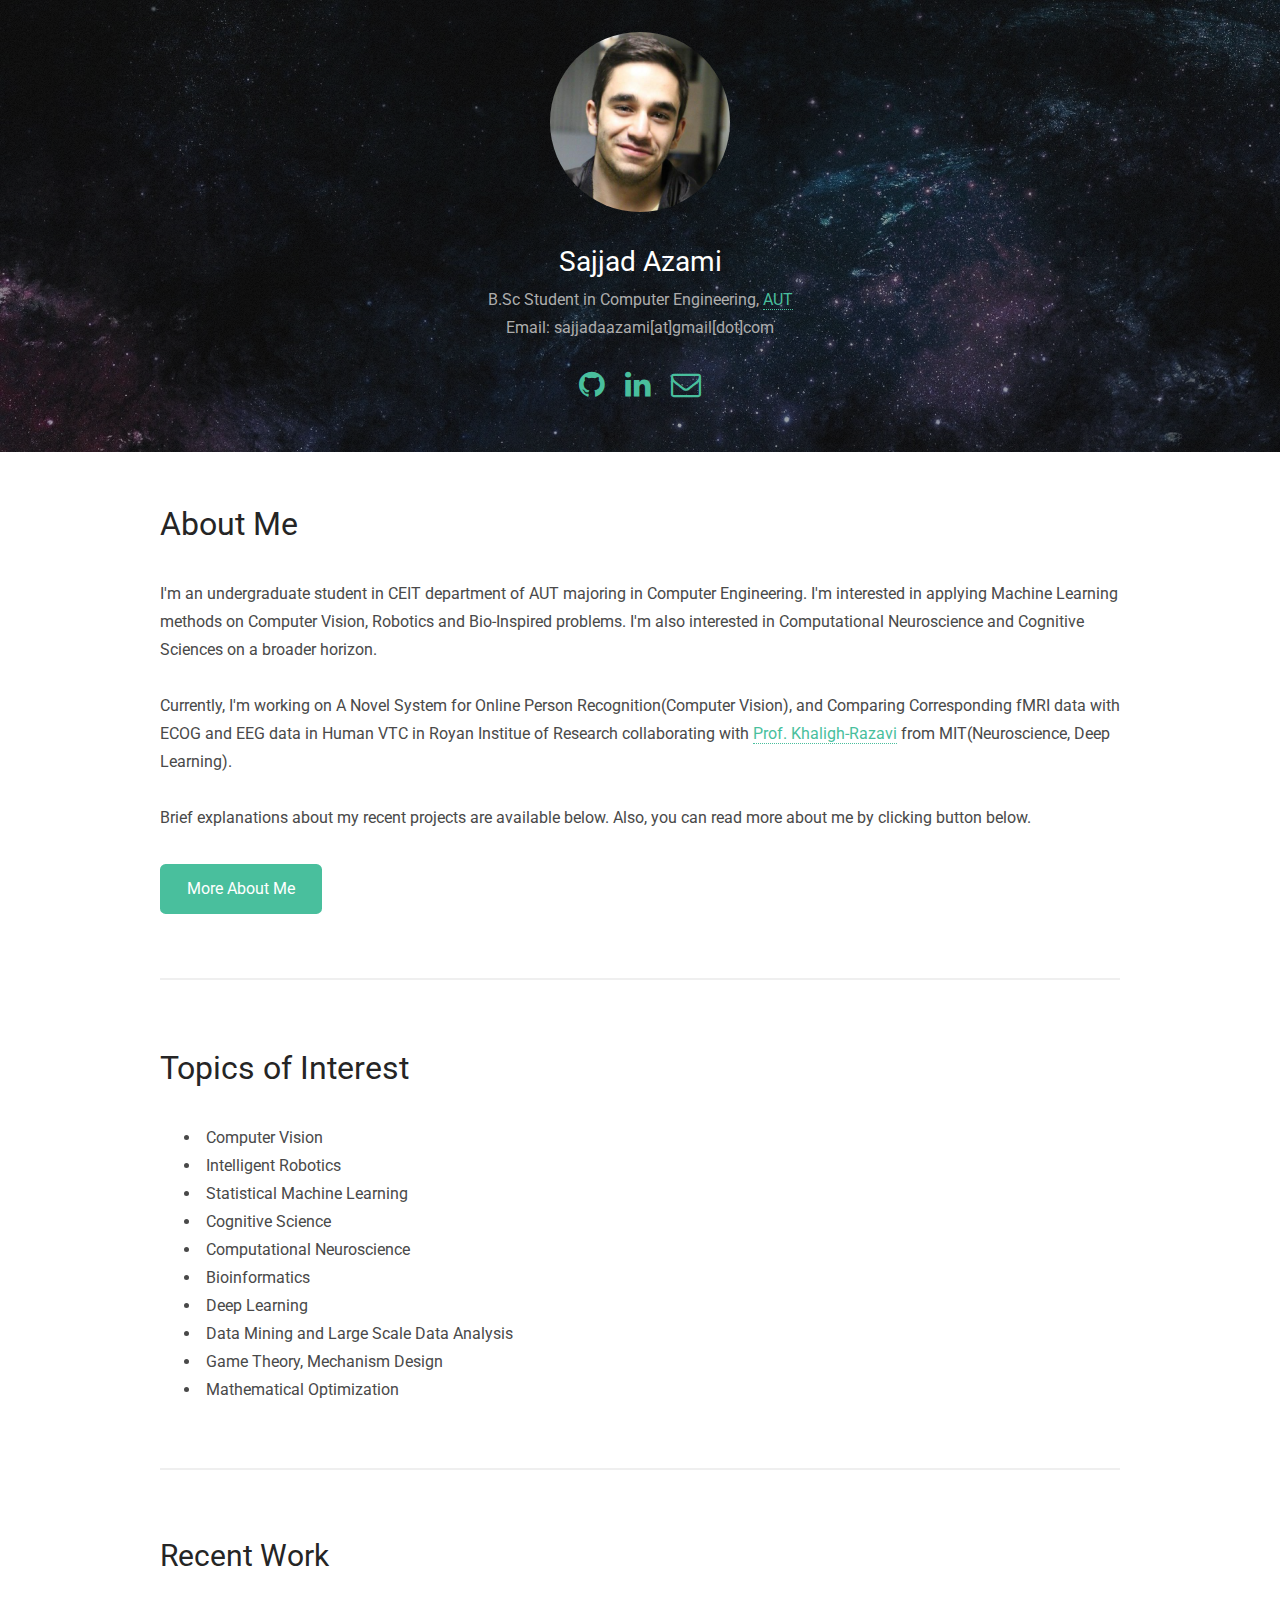
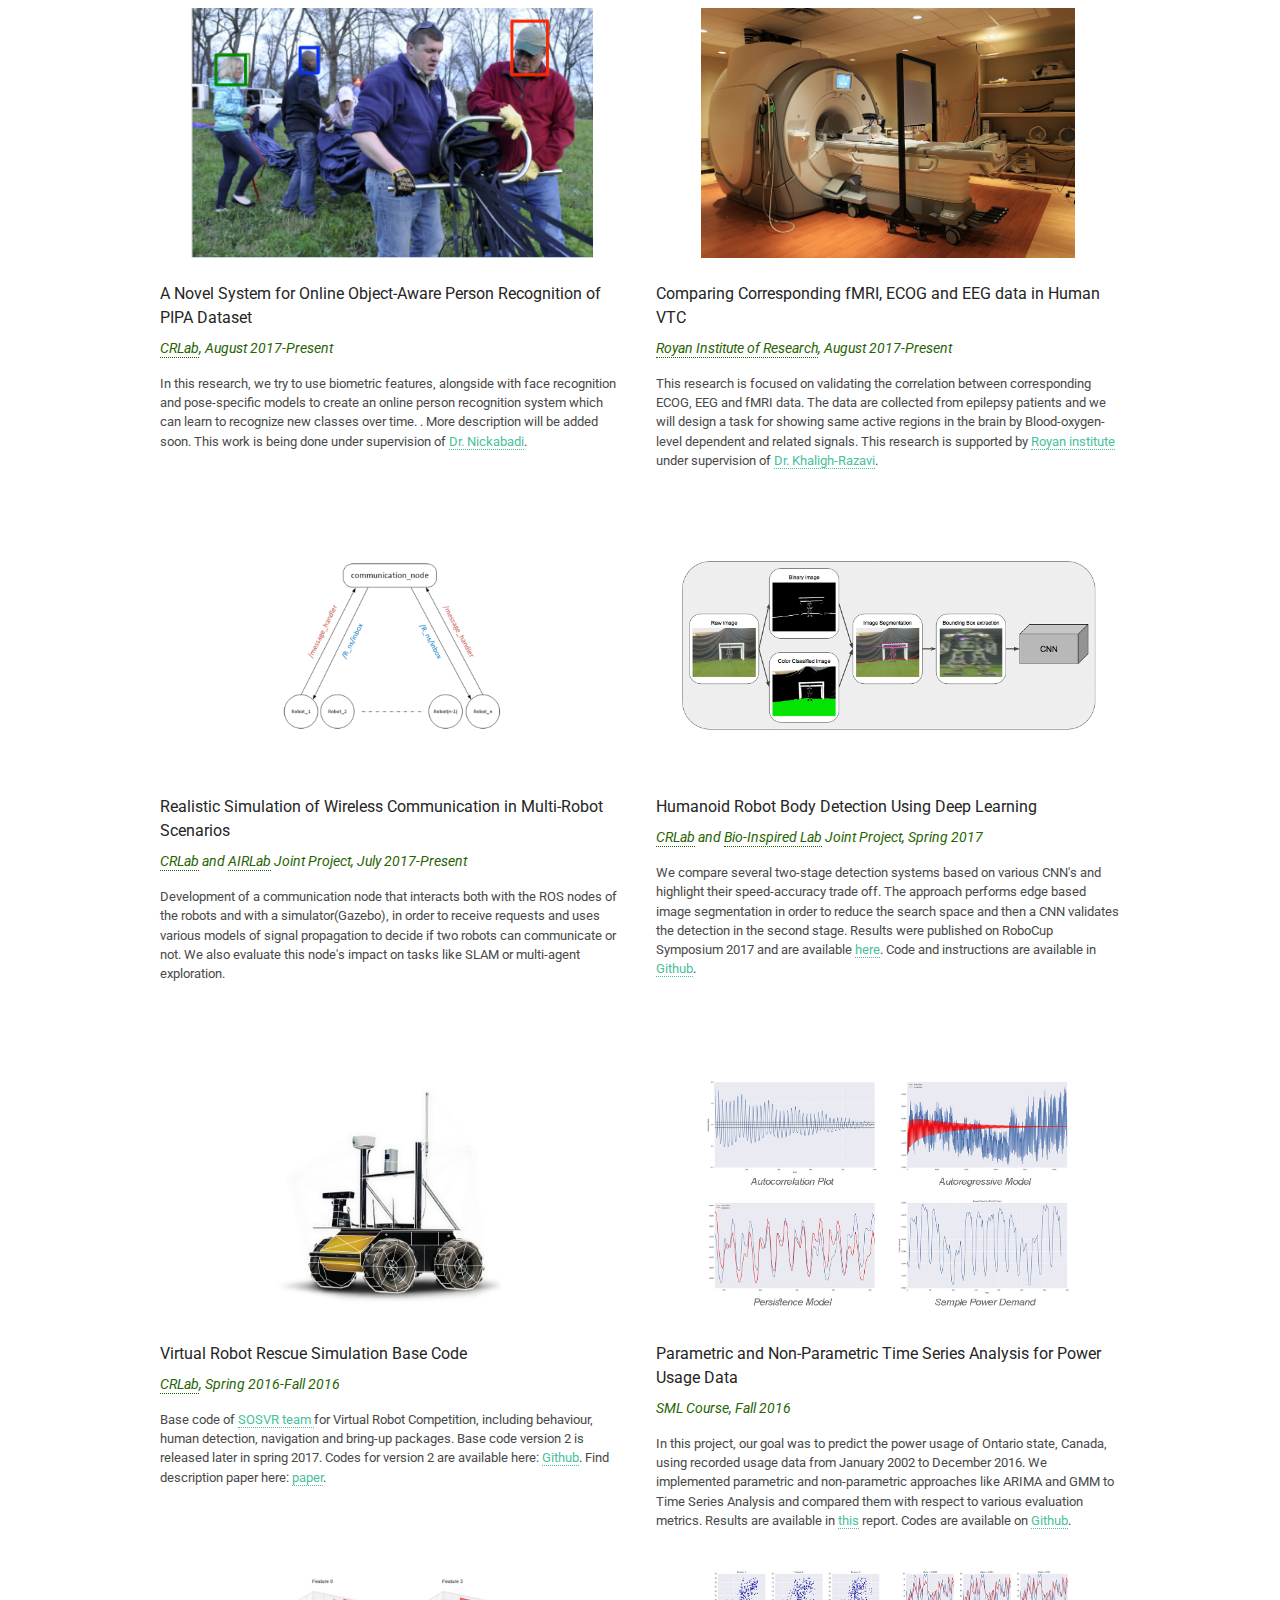
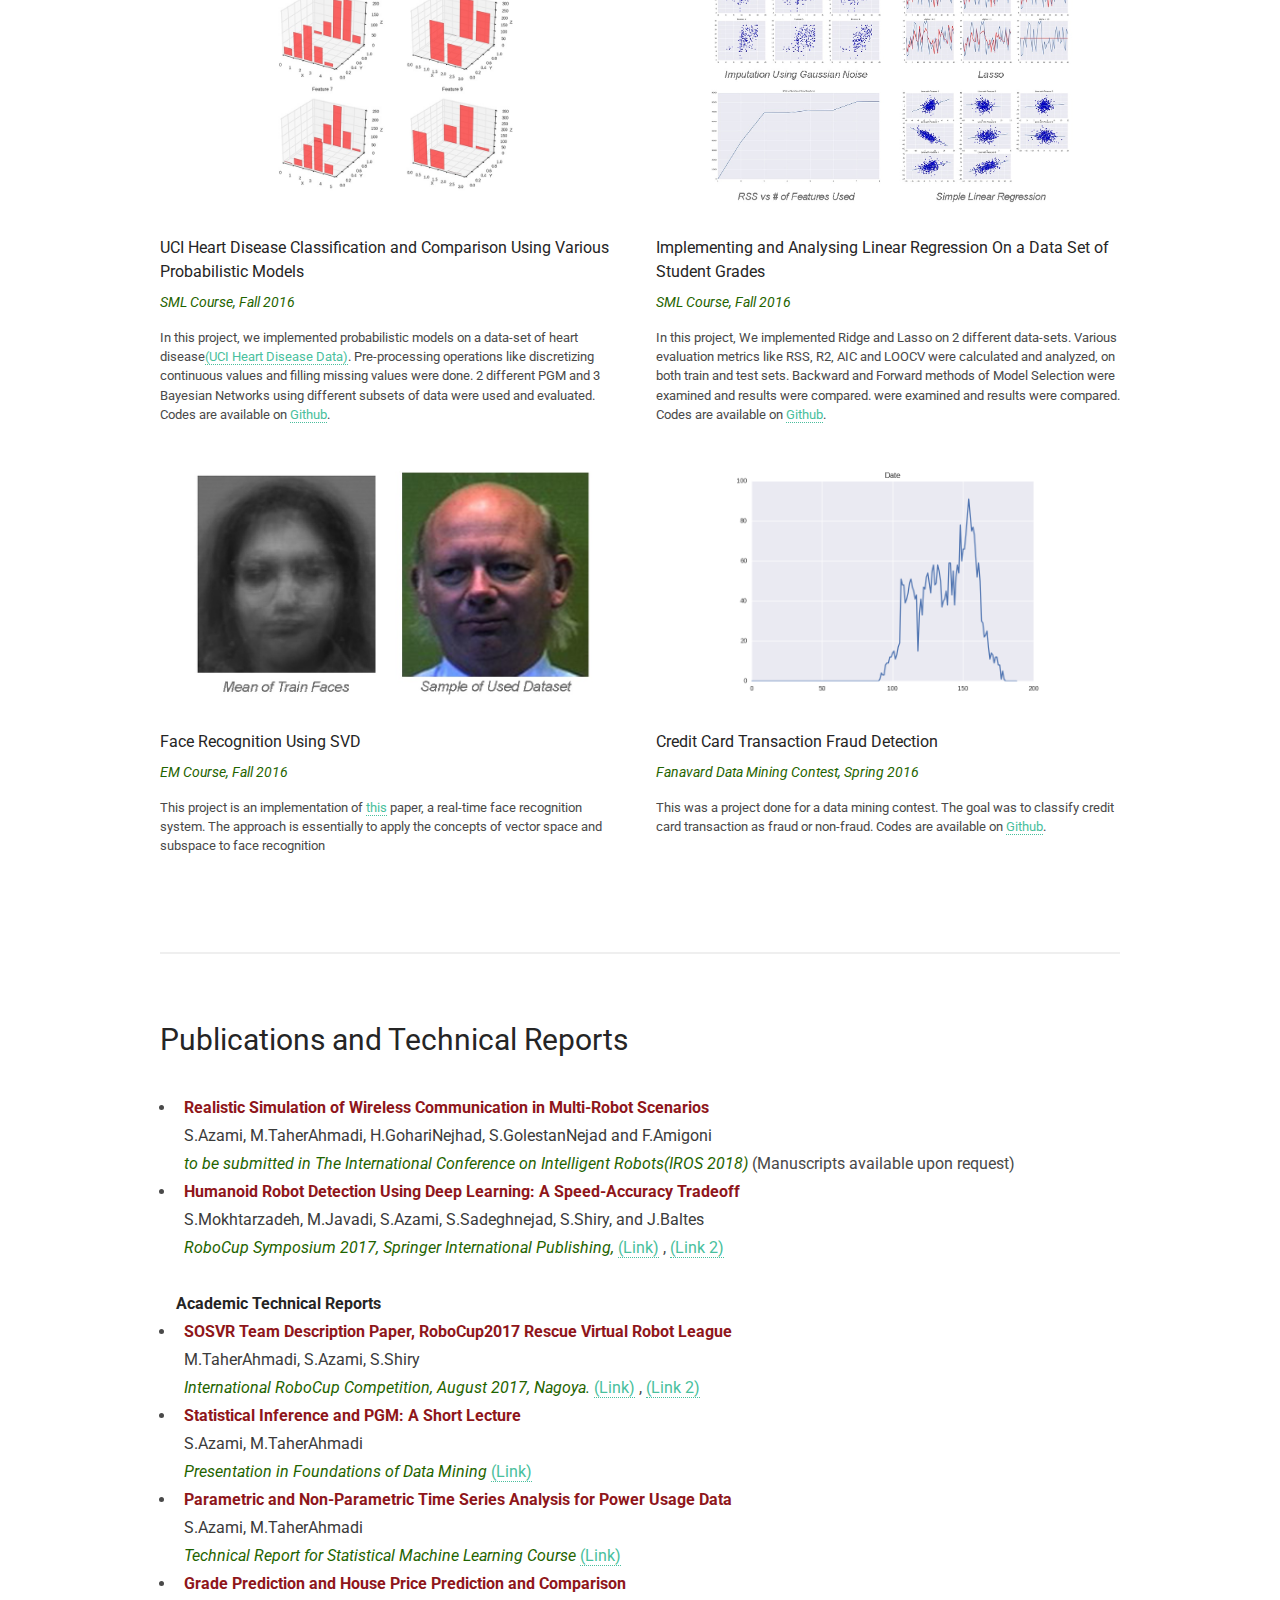
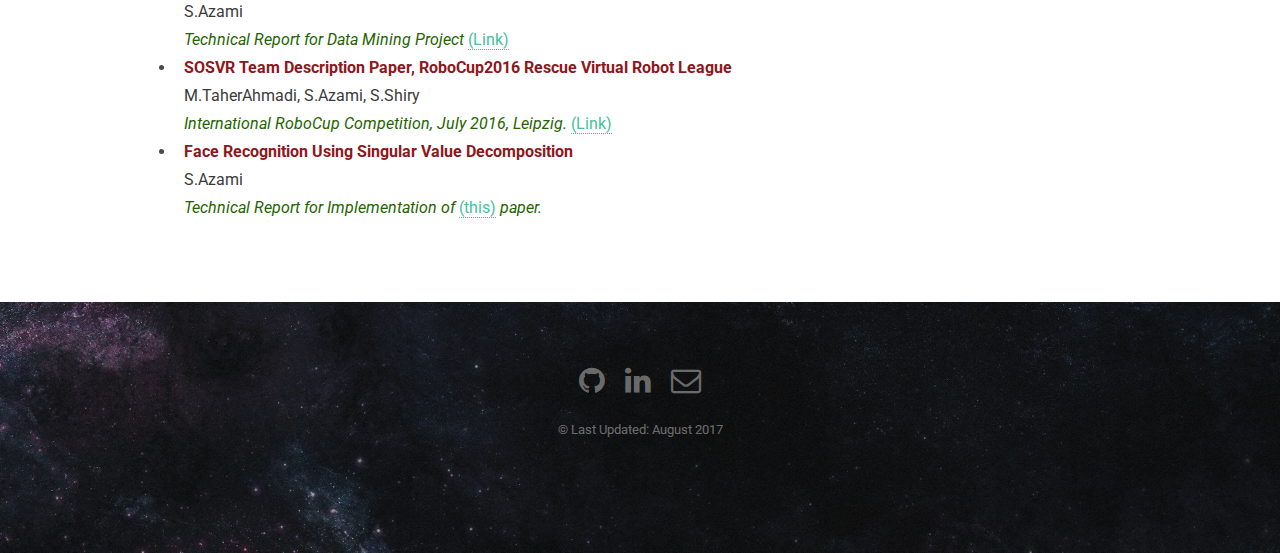
==== index.html @ 2fa6df42 "updates" ====
<!DOCTYPE HTML>
<!--
	Strata by HTML5 UP
	html5up.net | @ajlkn
	Free for personal and commercial use under the CCA 3.0 license (html5up.net/license)
-->
<html>
<head>
    <title>Sajjad Azami</title>
    <meta charset="utf-8"/>
    <meta name="viewport" content="width=device-width, initial-scale=1"/>
    <!--[if lte IE 8]>
    <script src="assets/js/ie/html5shiv.js"></script><![endif]-->
    <link rel="stylesheet" href="assets/css/main.css"/>
    <!--[if lte IE 8]>
    <link rel="stylesheet" href="assets/css/ie8.css"/><![endif]-->
    <link href="https://fonts.googleapis.com/css?family=Roboto" rel="stylesheet">
    <script>
        (function (i, s, o, g, r, a, m) {
            i['GoogleAnalyticsObject'] = r;
            i[r] = i[r] || function () {
                        (i[r].q = i[r].q || []).push(arguments)
                    }, i[r].l = 1 * new Date();
            a = s.createElement(o),
                    m = s.getElementsByTagName(o)[0];
            a.async = 1;
            a.src = g;
            m.parentNode.insertBefore(a, m)
        })(window, document, 'script', 'https://www.google-analytics.com/analytics.js', 'ga');

        ga('create', 'UA-105275881-1', 'auto');
        ga('send', 'pageview');

    </script>
</head>
<body id="top">

<!-- Header -->
<header id="header">
    <div class="inner">
        <a href="index.html" class="image avatar"><img src="images/avatar.jpg" alt=""/></a>
        <h1>
            <object><strong>Sajjad Azami</strong></object>
        </h1>
        <span style="color: #adadad; "><object>B.Sc Student in Computer Engineering, <a
                href="http://www.aut.ac.ir/aut/fa/">AUT</a>
        </object>
        <br>
        <object>Email: sajjadaazami[at]gmail[dot]com</object></span>
        <br>
        <br>
        <ul class="icons">
            <li><a href="http://github.com/sajadazami" class="icon fa-github"><span class="label">Github</span></a></li>
            <li><a href="https://ir.linkedin.com/in/sajadazami" class="icon fa-linkedin"><span
                    class="label">LinkedIn</span></a></li>
            <li><a href="mailto:sajjadaazami@gmail.com" class="icon fa-envelope-o"><span class="label">Email</span></a>
            </li>
        </ul>
    </div>
</header>
<!-- Main -->
<div id="main">

    <!-- One -->
    <section id="one">
        <header class="major">
            <h2><span style="color: #252525; ">About Me</span></h2>
        </header>
        <p> I'm an undergraduate student in CEIT department of AUT majoring in Computer Engineering. I'm interested in
            applying Machine Learning methods on Computer Vision, Robotics and Bio-Inspired problems. I'm also
            interested in
            Computational Neuroscience and Cognitive Sciences on a broader horizon.
            <br><br>
            Currently, I'm working on A Novel System for Online Person Recognition(Computer Vision), and Comparing Corresponding fMRI data with ECOG and EEG data in Human VTC in Royan
            Institue of Research
            collaborating with
            <a href="https://scholar.google.co.uk/citations?user=3HbeiywAAAAJ">Prof. Khaligh-Razavi</a> from
            MIT(Neuroscience, Deep Learning).<br><br>
            Brief explanations about my recent projects are
            available below. Also, you can read more about me by clicking button below.
        </p>

        <ul class="actions">
            <li><a href="./bio.html" class="button special">More About Me</a></li>
        </ul>

    </section>

    <section id="four">
        <header class="major">
            <h2><span style="color: #252525; ">Topics of Interest</span></h2>
        </header>
        <ul class="multi-column" id="interests">
            <li>Computer Vision</li>
            <li>Intelligent Robotics</li>
            <li>Statistical Machine Learning</li>
            <li>Cognitive Science</li>
            <li>Computational Neuroscience</li>
            <li>Bioinformatics</li>
            <li>Deep Learning</li>
            <li>Data Mining and Large Scale Data Analysis</li>
            <li>Game Theory, Mechanism Design</li>
            <li>Mathematical Optimization</li>
        </ul>

    </section>


    <!-- Two -->
    <section id="two">
        <h2><span style="color: #252525; ">Recent Work</span></h2>
        <div class="row">
            <article class="6u 12u$(xsmall) work-item">
                <a href="images/fulls/09.jpg" class="image fit thumb"><img src="images/thumbs/09.jpg" alt=""/></a>
                <h3>A Novel System for Online Object-Aware Person Recognition of PIPA Dataset</h3>
                <i><h5><span style="color: #1f6400; "><a href="http://crlab.ml/">CRLab</a>, August 2017-Present</span>
                </h5></i>
                <p> In this research, we try to use biometric features, alongside with face recognition and
                    pose-specific models to create an online person recognition system which can learn to recognize
                    new classes over time. . More description will be added soon. This work is being done under supervision
                    of <a href="http://ceit.aut.ac.ir/~nikabadi/"> Dr. Nickabadi</a>.
                    <br><br>
                </p>
            </article>

            <article class="6u 12u$(xsmall) work-item">
                <a href="images/fulls/Scanner.jpg" class="image fit thumb"><img src="images/thumbs/Scanner.jpg" alt=""/></a>
                <h3>Comparing Corresponding fMRI, ECOG and EEG data in Human VTC</h3>
                <i><h5><span style="color: #1f6400; "><a href="http://www.royaninstitute.org/cmsen/index.php">Royan Institute of Research</a>, August 2017-Present</span>
                </h5></i>
                <p> This research is focused on validating the correlation between corresponding ECOG, EEG and fMRI
                    data. The data are collected from epilepsy patients and we will design a task for showing same
                    active regions in the brain by Blood-oxygen-level dependent and related signals. This research is
                    supported by <a
                            href="http://www.royaninstitute.org/cmsen/index.php"> Royan institute</a> under supervision
                    of <a href="http://smahdirazavi.wixsite.com/skhaligh"> Dr. Khaligh-Razavi</a>.
                    <br><br>
                </p>
            </article>

            <article class="6u$ 12u$(xsmall) work-item">
                <a href="images/fulls/01.jpg" class="image fit thumb"><img src="images/thumbs/01.jpg" alt=""/></a>
                <h3>Realistic Simulation of Wireless Communication in Multi-Robot Scenarios</h3>
                <i><h5><span style="color: #1f6400; "><a href="http://crlab.ml/">CRLab</a> and <a
                        href="http://airlab.deib.polimi.it/">AIRLab</a> Joint Project, July 2017-Present</span></h5></i>
                <p>Development of a communication node that interacts both with the ROS nodes of the robots and with
                    a simulator(Gazebo), in order to receive requests and uses various models of signal propagation
                    to decide if two robots can communicate or not. We also evaluate this node's impact on tasks like
                    SLAM or multi-agent exploration.
                </p>
            </article>

            <article class="6u$ 12u$(xsmall) work-item">
                <a href="images/fulls/02.png" class="image fit thumb"><img src="images/thumbs/02.png" alt=""/></a>
                <h3>Humanoid Robot Body Detection Using Deep Learning</h3>
                <i><h5><span style="color: #1f6400; "><a href="http://crlab.ml/">CRLab</a> and <a
                        href="http://autman.aut.ac.ir/">Bio-Inspired Lab</a> Joint Project, Spring 2017</span>
                </h5></i>
                <p>We compare several two-stage detection systems based on various CNN's and highlight their
                    speed-accuracy trade off. The approach performs edge based image segmentation in order to reduce
                    the search space and then a CNN validates the detection in the second stage. Results were published
                    on RoboCup Symposium 2017 and are available <a
                            href="https://pdfwww.gakkai-web.net/gakkai/inter/robocup2017symposium/contents/html/papers/pdf/RoboCup_Symposium_2017_paper_41.pdf">here</a>.
                    Code and instructions
                    are available in <a href="https://github.com/AUTManLab/HumanoidBodyDetection">Github</a>.
                    <br><br><br><br>
                </p>
            </article>

            <article class="6u$ 12u$(xsmall) work-item">
                <a href="images/fulls/08.png" class="image fit thumb"><img src="images/thumbs/08.png" alt=""/></a>
                <h3>Virtual Robot Rescue Simulation Base Code</h3>
                <i><h5><span style="color: #1f6400; "><a href="http://crlab.ml/">CRLab</a>, Spring 2016-Fall 2016</span>
                </h5></i>
                <p> Base code of <a href="http://sosvr.github.io">SOSVR team </a>for Virtual Robot Competition,
                    including behaviour, human detection,
                    navigation and bring-up packages. Base code version 2 is released later in spring 2017.
                    Codes for version 2 are available here: <a
                            href="https://github.com/SOSVR/base_code-v2">Github</a>.
                    Find description paper here: <a
                            href="https://pdfwww.gakkai-web.net/gakkai/inter/robocup2017symposium/contents/html/TDPs/rescue_sim_VRC/TDP-SOSVR-2017-final.pdf">paper</a>.
                </p>
            </article>

            <article class="6u 12u$(xsmall) work-item">
                <a href="images/fulls/03.jpg" class="image fit thumb"><img src="images/thumbs/03.jpg" alt=""/></a>
                <h3>Parametric and Non-Parametric Time Series Analysis for Power Usage Data</h3>
                <i><h5><span style="color: #1f6400; ">SML Course, Fall 2016</span>
                </h5></i>
                <p> In this project,
                    our goal was to predict the power usage of Ontario state, Canada, using recorded usage data
                    from January 2002 to December 2016. We implemented parametric and non-parametric
                    approaches like ARIMA and GMM to Time Series Analysis and compared them with respect to various
                    evaluation metrics.
                    Results are available in <a
                            href="./reports/Parametric and Non-Parametric Time Series Analysis for Power Usage Data.pdf">this</a>
                    report.
                    Codes are available on <a
                            href="https://github.com/SajadAzami/Machine-Learning-Training/tree/master/Statistical%20Machine%20Learning/Time%20Series%20Analysis">Github</a>.
                </p>
            </article>

            <article class="6u$ 12u$(xsmall) work-item">
                <a href="images/fulls/04.jpg" class="image fit thumb"><img src="images/thumbs/04.jpg" alt=""/></a>
                <h3>UCI Heart Disease Classification and Comparison Using Various Probabilistic Models</h3>
                <i><h5><span style="color: #1f6400; ">SML Course, Fall 2016</span>
                </h5></i>
                <p>In this project, we implemented probabilistic models on a data-set of heart
                    disease<a href="http://archive.ics.uci.edu/ml/datasets/Heart+Disease">(UCI Heart Disease
                        Data)</a>.
                    Pre-processing operations like discretizing continuous values and
                    filling missing values were done. 2 different PGM and 3 Bayesian Networks
                    using different subsets of data were used and evaluated.
                    Codes are available on <a
                            href="https://github.com/SajadAzami/Machine-Learning-Training/tree/master/Statistical%20Machine%20Learning/Naive%20Bayes%20and%20PGM">Github</a>.
                </p>
            </article>

            <article class="6u 12u$(xsmall) work-item">
                <a href="images/fulls/05.jpg" class="image fit thumb"><img src="images/thumbs/05.jpg" alt=""/></a>
                <h3>Implementing and Analysing Linear Regression On a Data Set of Student Grades</h3>
                <i><h5><span style="color: #1f6400; ">SML Course, Fall 2016</span></h5></i>
                <p> In this project, We implemented Ridge and Lasso on 2 different data-sets. Various evaluation
                    metrics like RSS, R2, AIC and LOOCV were calculated and analyzed, on both train and test sets.
                    Backward and Forward methods of Model Selection were examined and results were compared. were
                    examined and results were compared.
                    Codes are available on <a
                            href="https://github.com/SajadAzami/Machine_Learning-Training/tree/master/Statistical%20Machine%20Learning/Final%20Project/Project%201">Github</a>.
                </p>
            </article>

            <!-- <article class="6u$ 12u$(xsmall) work-item">
                <a href="images/fulls/04.jpg" class="image fit thumb"><img src="images/thumbs/04.jpg" alt=""/></a>
                <h3>Image Compressor Using Low Rank Matrix Approximation</h3>
                <p></p>
            </article> -->

            <article class="6u$ 12u$(xsmall) work-item">
                <a href="images/fulls/06.jpg" class="image fit thumb"><img src="images/thumbs/06.jpg" alt=""/></a>
                <h3>Face Recognition Using SVD</h3>
                <i><h5><span style="color: #1f6400; ">EM Course, Fall 2016</span>
                </h5></i>
                <p> This project is an implementation of <a
                        href="https://link.springer.com/chapter/10.1007/978-1-4020-6264-3_26">this</a>
                    paper, a real-time face recognition system. The approach is essentially to apply the concepts of
                    vector space and subspace to face recognition</p>
            </article>

            <article class="6u 12u$(xsmall) work-item">
                <a href="images/fulls/07.png" class="image fit thumb"><img src="images/thumbs/07.png" alt=""/></a>
                <h3>Credit Card Transaction Fraud Detection</h3>
                <i><h5><span style="color: #1f6400; ">Fanavard Data Mining Contest, Spring 2016</span>
                </h5></i>
                <p>This was a project done for a data mining contest. The goal was to
                    classify credit card transaction as fraud or non-fraud.
                    Codes are available on <a
                            href="https://github.com/SajadAzami/DataMining-Training/tree/master/Fanavard/Question%203">Github</a>.
                </p>
            </article>

        </div>
    </section>

    <!-- Three -->
    <section id="three">
        <h2><span style="color: #252525; ">Publications and Technical Reports</span></h2>
        <p>
        <ul>
            <li class="pubs">
                <span style="color: #8f161a ; font-weight:bold">Realistic Simulation of Wireless Communication in Multi-Robot Scenarios<br></span>
                <span style="color: #3b3b3b; ">S.Azami, M.TaherAhmadi, H.GohariNejhad, S.GolestanNejad and F.Amigoni<br></span>
                <span style="color: #1f6400; "><i>to be submitted in The International Conference on Intelligent Robots(IROS 2018)</i></span>
                (Manuscripts available upon request)
            </li>

            <li class="pubs">
                <span style="color: #8f161a ; font-weight:bold">Humanoid Robot Detection Using Deep Learning: A Speed-Accuracy Tradeoff<br></span>
                <span style="color: #3b3b3b; ">S.Mokhtarzadeh, M.Javadi, S.Azami, S.Sadeghnejad, S.Shiry, and J.Baltes<br></span>
                <span style="color: #1f6400; "><i>RoboCup Symposium 2017, Springer International Publishing,</i></span>
                <a href="https://pdfwww.gakkai-web.net/gakkai/inter/robocup2017symposium/contents/html/papers/pdf/RoboCup_Symposium_2017_paper_41.pdf">(Link)</a>
                ,
                <a href="./reports/RoboCup_Symposium_2017_paper_41.pdf">(Link 2)</a>
            </li>


            <br>
            <span style="color: #252525; font-weight:bold;">Academic Technical Reports</span>


            <li class="pubs">
                <span style="color: #8f161a; font-weight:bold">SOSVR Team Description Paper, RoboCup2017 Rescue Virtual
                Robot League<br></span>
                <span style="color: #3b3b3b; ">M.TaherAhmadi, S.Azami, S.Shiry<br></span>
                <span style="color: #1f6400; "><i>International RoboCup Competition, August 2017, Nagoya.</i></span>
                <a href="https://pdfwww.gakkai-web.net/gakkai/inter/robocup2017symposium/contents/html/TDPs/rescue_sim_VRC/TDP-SOSVR-2017-final.pdf">(Link)</a>
                ,
                <a href="./reports/TDP-SOSVR-2017-final.pdf">(Link 2)</a>
            </li>

            <li class="pubs">
                <span style="color: #8f161a; font-weight:bold">Statistical Inference and PGM: A Short Lecture<br></span>
                <span style="color: #3b3b3b; ">S.Azami, M.TaherAhmadi<br></span>
                <span style="color: #1f6400; "><i>Presentation in Foundations of Data Mining</i></span>
                <a href="./reports/Statistical%20Inference%20and%20PGM.pdf">(Link)</a>
            </li>

            <li class="pubs">
                <span style="color: #8f161a; font-weight:bold">Parametric and Non-Parametric Time Series Analysis for
                Power Usage Data<br></span>
                <span style="color: #3b3b3b; ">S.Azami, M.TaherAhmadi<br></span>
                <span style="color: #1f6400; "><i>Technical Report for Statistical Machine Learning Course</i></span>
                <a href="./reports/Parametric%20and%20Non-Parametric%20Time%20Series%20Analysis%20for%20Power%20Usage%20Data.pdf">(Link)</a>
            </li>

            <li class="pubs">
                <span style="color: #8f161a; font-weight:bold">Grade Prediction and House Price Prediction and
                Comparison<br></span>
                <span style="color: #3b3b3b; ">S.Azami<br></span>
                <span style="color: #1f6400; "><i>Technical Report for Data Mining Project</i></span>
                <a href="./reports/Grade%20Prediction%20and%20House%20Price%20Prediction%20and%20Comparison.pdf">(Link)</a>
            </li>

            <li class="pubs">
                <span style="color: #8f161a; font-weight:bold">SOSVR Team Description Paper, RoboCup2016 Rescue Virtual
                Robot League<br></span>
                <span style="color: #3b3b3b; ">M.TaherAhmadi, S.Azami, S.Shiry<br></span>
                <span style="color: #1f6400; "><i>International RoboCup Competition, July 2016, Leipzig.</i></span>
                <a href="http://www.robocup2016.org/media/symposium/Team-Description-Papers/RescueSimulation/Virtual-Robot-Competition/RoboCup_2016_RescueS_Virtual_TDP_SOS.pdf">(Link)</a>
            </li>

            <li class="pubs">
                <span style="color: #8f161a; font-weight:bold">Face Recognition Using Singular Value
                Decomposition<br></span>
                <span style="color: #3b3b3b; ">S.Azami<br></span>
                <span style="color: #1f6400; "><i>Technical Report for Implementation of</i></span>
                <a href="http://link.springer.com/chapter/10.1007/978-1-4020-6264-3_26">(this)</a>
                <span style="color: #1f6400; "> <i>paper.</i></span>
            </li>

        </ul>

        </p>
    </section>


</div>

<!-- Footer -->
<footer id="footer">
    <div class="inner">
        <ul class="icons">
            <li><a href="http://github.com/sajadazami" class="icon fa-github"><span class="label">Github</span></a></li>
            <li><a href="https://ir.linkedin.com/in/sajadazami" class="icon fa-linkedin"><span
                    class="label">LinkedIn</span></a></li>
            <li><a href="mailto:sajjadaazami@gmail.com" class="icon fa-envelope-o"><span class="label">Email</span></a>
            </li>
        </ul>
        <ul class="copyright">
            <li>&copy; Last Updated: August 2017</li>
        </ul>
    </div>
</footer>

<!-- Scripts -->
<script src="assets/js/jquery.min.js"></script>
<script src="assets/js/jquery.poptrox.min.js"></script>
<script src="assets/js/skel.min.js"></script>
<script src="assets/js/util.js"></script>
<!--[if lte IE 8]>
<script src="assets/js/ie/respond.min.js"></script><![endif]-->
<script src="assets/js/main.js"></script>

</body>
</html>
---- assets/css/main.css ----
@import url("font-awesome.min.css");
@import url("https://fonts.googleapis.com/css?family=Source+Sans+Pro:400,400italic");

/*
	Strata by HTML5 UP
	html5up.net | @ajlkn
	Free for personal and commercial use under the CCA 3.0 license (html5up.net/license)
*/

/* Reset */

html, body, div, span, applet, object, iframe, h1, h2, h3, h4, h5, h6, p, blockquote, pre, a, abbr, acronym, address, big, cite, code, del, dfn, em, img, ins, kbd, q, s, samp, small, strike, strong, sub, sup, tt, var, b, u, i, center, dl, dt, dd, ol, ul, li, fieldset, form, label, legend, table, caption, tbody, tfoot, thead, tr, th, td, article, aside, canvas, details, embed, figure, figcaption, footer, header, hgroup, menu, nav, output, ruby, section, summary, time, mark, audio, video {
    margin: 0;
    padding: 0;
    border: 0;
    font-size: 100%;
    font: inherit;
    vertical-align: baseline;
}

article, aside, details, figcaption, figure, footer, header, hgroup, menu, nav, section {
    display: block;
}

body {
    line-height: 1;
}

ol, ul {
    list-style: none;
}

.multi-column {
    -moz-column-count: 2;
    -moz-column-gap: 20px;
    -moz-column-fill: auto;
    -webkit-column-count: 2;
    -webkit-column-gap: 20px;
    -webkit-column-fill: auto;
    column-count: 2;
    column-gap: 20px;
    column-fill: auto;
    list-style-position: inside;
}

blockquote, q {
    quotes: none;
}

blockquote:before, blockquote:after, q:before, q:after {
    content: '';
    content: none;
}

table {
    border-collapse: collapse;
    border-spacing: 0;
}

body {
    -webkit-text-size-adjust: none;
}

/* Box Model */

*, *:before, *:after {
    -moz-box-sizing: border-box;
    -webkit-box-sizing: border-box;
    box-sizing: border-box;
}

/* Containers */

.container {
    margin-left: auto;
    margin-right: auto;
}

.container.\31

25
\25 {
    width: 100%;
    max-width: 1200px;
    min-width: 960px;
}

.container.\37

5
\25 {
    width: 720px;
}

.container.\35

0
\25 {
    width: 480px;
}

.container.\32

5
\25 {
    width: 240px;
}

.container {
    width: 960px;
}

/*@media screen and (max-width: 1800px) {*/

/*.container.\31*/

/*25\25 {*/
/*width: 100%;*/
/*max-width: 1200px;*/
/*min-width: 960px;*/
/*}*/

/*.container.\37*/

/*5\25 {*/
/*width: 720px;*/
/*}*/

/*.container.\35*/

/*0\25 {*/
/*width: 480px;*/
/*}*/

/*.container.\32*/

/*5\25 {*/
/*width: 240px;*/
/*}*/

/*.container {*/
/*width: 960px;*/
/*}*/

/*}*/

/*@media screen and (max-width: 1280px) {*/

/*.container.\31*/

/*25\25 {*/
/*width: 100%;*/
/*max-width: 1200px;*/
/*min-width: 960px;*/
/*}*/

/*.container.\37*/

/*5\25 {*/
/*width: 720px;*/
/*}*/

/*.container.\35*/

/*0\25 {*/
/*width: 480px;*/
/*}*/

/*.container.\32*/

/*5\25 {*/
/*width: 240px;*/
/*}*/

/*.container {*/
/*width: 960px;*/
/*}*/

/*}*/

/*@media screen and (max-width: 1800px) {*/

.container.\31

25
\25 {
    width: 100%;
    max-width: 1200px;
    min-width: 960px;
}

.container.\37

5
\25 {
    width: 720px;
}

.container.\35

0
\25 {
    width: 480px;
}

.container.\32

5
\25 {
    width: 240px;
}

.container {
    width: 960px;
}

/*}*/

@media screen and (max-width: 736px) {

    .container.\31

25\25 {
      width: 100%;
      max-width: 1200px;
      min-width: 960px;
  }

    .container.\37

5\25 {
     width: 720px;
 }

    .container.\35

0\25 {
     width: 480px;
 }

    .container.\32

5\25 {
     width: 240px;
 }

    .container {
        width: 960px;
    }

}

@media screen and (max-width: 480px) {

    .container.\31

25\25 {
      width: 100%;
      max-width: 1200px;
      min-width: 960px;
  }

    .container.\37

5\25 {
     width: 720px;
 }

    .container.\35

0\25 {
     width: 480px;
 }

    .container.\32

5\25 {
     width: 240px;
 }

    .container {
        width: 960px;
    }

}

/* Grid */

.row {
    border-bottom: solid 1px transparent;
    -moz-box-sizing: border-box;
    -webkit-box-sizing: border-box;
    box-sizing: border-box;
}

.row > * {
    float: left;
    -moz-box-sizing: border-box;
    -webkit-box-sizing: border-box;
    box-sizing: border-box;
}

.row:after, .row:before {
    content: '';
    display: block;
    clear: both;
    height: 0;
}

.row.uniform > * > :first-child {
    margin-top: 0;
}

.row.uniform > * > :last-child {
    margin-bottom: 0;
}

.row.\30 \25 > * {
    padding: 0 0 0 0em;
}

.row.\30 \25 {
    margin: 0 0 -1px 0em;
}

.row.uniform.\30 \25 > * {
    padding: 0em 0 0 0em;
}

.row.uniform.\30 \25 {
    margin: 0em 0 -1px 0em;
}

.row > * {
    padding: 0 0 0 2.5em;
}

.row {
    margin: 0 0 -1px -2.5em;
}

.row.uniform > * {
    padding: 2.5em 0 0 2.5em;
}

.row.uniform {
    margin: -2.5em 0 -1px -2.5em;
}

.row.\32

00
\25 > * {
    padding: 0 0 0 5em;
}

.row.\32

00
\25 {
    margin: 0 0 -1px -5em;
}

.row.uniform.\32

00
\25 > * {
    padding: 5em 0 0 5em;
}

.row.uniform.\32

00
\25 {
    margin: -5em 0 -1px -5em;
}

.row.\31

50
\25 > * {
    padding: 0 0 0 3.75em;
}

.row.\31

50
\25 {
    margin: 0 0 -1px -3.75em;
}

.row.uniform.\31

50
\25 > * {
    padding: 3.75em 0 0 3.75em;
}

.row.uniform.\31

50
\25 {
    margin: -3.75em 0 -1px -3.75em;
}

.row.\35

0
\25 > * {
    padding: 0 0 0 1.25em;
}

.row.\35

0
\25 {
    margin: 0 0 -1px -1.25em;
}

.row.uniform.\35

0
\25 > * {
    padding: 1.25em 0 0 1.25em;
}

.row.uniform.\35

0
\25 {
    margin: -1.25em 0 -1px -1.25em;
}

.row.\32

5
\25 > * {
    padding: 0 0 0 0.625em;
}

.row.\32

5
\25 {
    margin: 0 0 -1px -0.625em;
}

.row.uniform.\32

5
\25 > * {
    padding: 0.625em 0 0 0.625em;
}

.row.uniform.\32

5
\25 {
    margin: -0.625em 0 -1px -0.625em;
}

.\31

2
u, .\31

2
u\24 {
    width: 100%;
    clear: none;
    margin-left: 0;
}

.\31

1
u, .\31

1
u\24 {
    width: 91.6666666667%;
    clear: none;
    margin-left: 0;
}

.\31

0
u, .\31

0
u\24 {
    width: 83.3333333333%;
    clear: none;
    margin-left: 0;
}

.\39 u, .\39 u\24 {
    width: 75%;
    clear: none;
    margin-left: 0;
}

.\38 u, .\38 u\24 {
    width: 66.6666666667%;
    clear: none;
    margin-left: 0;
}

.\37 u, .\37 u\24 {
    width: 58.3333333333%;
    clear: none;
    margin-left: 0;
}

.\36 u, .\36 u\24 {
    width: 50%;
    clear: none;
    margin-left: 0;
}

.\35 u, .\35 u\24 {
    width: 41.6666666667%;
    clear: none;
    margin-left: 0;
}

.\34 u, .\34 u\24 {
    width: 33.3333333333%;
    clear: none;
    margin-left: 0;
}

.\33 u, .\33 u\24 {
    width: 25%;
    clear: none;
    margin-left: 0;
}

.\32 u, .\32 u\24 {
    width: 16.6666666667%;
    clear: none;
    margin-left: 0;
}

.\31 u, .\31 u\24 {
    width: 8.3333333333%;
    clear: none;
    margin-left: 0;
}

.\31

2
u\24 + *,
.\31

1
u\24 + *,
.\31

0
u\24 + *,
.\39 u\24 + *,
.\38 u\24 + *,
.\37 u\24 + *,
.\36 u\24 + *,
.\35 u\24 + *,
.\34 u\24 + *,
.\33 u\24 + *,
.\32 u\24 + *,
.\31 u\24 + * {
    clear: left;
}

.\-11u {
    margin-left: 91.66667%;
}

.\-10u {
    margin-left: 83.33333%;
}

.\-9u {
    margin-left: 75%;
}

.\-8u {
    margin-left: 66.66667%;
}

.\-7u {
    margin-left: 58.33333%;
}

.\-6u {
    margin-left: 50%;
}

.\-5u {
    margin-left: 41.66667%;
}

.\-4u {
    margin-left: 33.33333%;
}

.\-3u {
    margin-left: 25%;
}

.\-2u {
    margin-left: 16.66667%;
}

.\-1u {
    margin-left: 8.33333%;
}

/*@media screen and (max-width: 1800px) {*/

/*.row > * {*/
/*padding: 0 0 0 2.5em;*/
/*}*/

/*.row {*/
/*margin: 0 0 -1px -2.5em;*/
/*}*/

/*.row.uniform > * {*/
/*padding: 2.5em 0 0 2.5em;*/
/*}*/

/*.row.uniform {*/
/*margin: -2.5em 0 -1px -2.5em;*/
/*}*/

/*.row.\32*/

/*00\25 > * {*/
/*padding: 0 0 0 5em;*/
/*}*/

/*.row.\32*/

/*00\25 {*/
/*margin: 0 0 -1px -5em;*/
/*}*/

/*.row.uniform.\32*/

/*00\25 > * {*/
/*padding: 5em 0 0 5em;*/
/*}*/

/*.row.uniform.\32*/

/*00\25 {*/
/*margin: -5em 0 -1px -5em;*/
/*}*/

/*.row.\31*/

/*50\25 > * {*/
/*padding: 0 0 0 3.75em;*/
/*}*/

/*.row.\31*/

/*50\25 {*/
/*margin: 0 0 -1px -3.75em;*/
/*}*/

/*.row.uniform.\31*/

/*50\25 > * {*/
/*padding: 3.75em 0 0 3.75em;*/
/*}*/

/*.row.uniform.\31*/

/*50\25 {*/
/*margin: -3.75em 0 -1px -3.75em;*/
/*}*/

/*.row.\35*/

/*0\25 > * {*/
/*padding: 0 0 0 1.25em;*/
/*}*/

/*.row.\35*/

/*0\25 {*/
/*margin: 0 0 -1px -1.25em;*/
/*}*/

/*.row.uniform.\35*/

/*0\25 > * {*/
/*padding: 1.25em 0 0 1.25em;*/
/*}*/

/*.row.uniform.\35*/

/*0\25 {*/
/*margin: -1.25em 0 -1px -1.25em;*/
/*}*/

/*.row.\32*/

/*5\25 > * {*/
/*padding: 0 0 0 0.625em;*/
/*}*/

/*.row.\32*/

/*5\25 {*/
/*margin: 0 0 -1px -0.625em;*/
/*}*/

/*.row.uniform.\32*/

/*5\25 > * {*/
/*padding: 0.625em 0 0 0.625em;*/
/*}*/

/*.row.uniform.\32*/

/*5\25 {*/
/*margin: -0.625em 0 -1px -0.625em;*/
/*}*/

/*.\31*/

/*2u\28xlarge\29, .\31*/

/*2u\24\28xlarge\29 {*/
/*width: 100%;*/
/*clear: none;*/
/*margin-left: 0;*/
/*}*/

/*.\31*/

/*1u\28xlarge\29, .\31*/

/*1u\24\28xlarge\29 {*/
/*width: 91.6666666667%;*/
/*clear: none;*/
/*margin-left: 0;*/
/*}*/

/*.\31*/

/*0u\28xlarge\29, .\31*/

/*0u\24\28xlarge\29 {*/
/*width: 83.3333333333%;*/
/*clear: none;*/
/*margin-left: 0;*/
/*}*/

/*.\39 u\28xlarge\29, .\39 u\24\28xlarge\29 {*/
/*width: 75%;*/
/*clear: none;*/
/*margin-left: 0;*/
/*}*/

/*.\38 u\28xlarge\29, .\38 u\24\28xlarge\29 {*/
/*width: 66.6666666667%;*/
/*clear: none;*/
/*margin-left: 0;*/
/*}*/

/*.\37 u\28xlarge\29, .\37 u\24\28xlarge\29 {*/
/*width: 58.3333333333%;*/
/*clear: none;*/
/*margin-left: 0;*/
/*}*/

/*.\36 u\28xlarge\29, .\36 u\24\28xlarge\29 {*/
/*width: 50%;*/
/*clear: none;*/
/*margin-left: 0;*/
/*}*/

/*.\35 u\28xlarge\29, .\35 u\24\28xlarge\29 {*/
/*width: 41.6666666667%;*/
/*clear: none;*/
/*margin-left: 0;*/
/*}*/

/*.\34 u\28xlarge\29, .\34 u\24\28xlarge\29 {*/
/*width: 33.3333333333%;*/
/*clear: none;*/
/*margin-left: 0;*/
/*}*/

/*.\33 u\28xlarge\29, .\33 u\24\28xlarge\29 {*/
/*width: 25%;*/
/*clear: none;*/
/*margin-left: 0;*/
/*}*/

/*.\32 u\28xlarge\29, .\32 u\24\28xlarge\29 {*/
/*width: 16.6666666667%;*/
/*clear: none;*/
/*margin-left: 0;*/
/*}*/

/*.\31 u\28xlarge\29, .\31 u\24\28xlarge\29 {*/
/*width: 8.3333333333%;*/
/*clear: none;*/
/*margin-left: 0;*/
/*}*/

/*.\31*/

/*2u\24\28xlarge\29 + *,*/
/*.\31*/

/*1u\24\28xlarge\29 + *,*/
/*.\31*/

/*0u\24\28xlarge\29 + *,*/
/*.\39 u\24\28xlarge\29 + *,*/
/*.\38 u\24\28xlarge\29 + *,*/
/*.\37 u\24\28xlarge\29 + *,*/
/*.\36 u\24\28xlarge\29 + *,*/
/*.\35 u\24\28xlarge\29 + *,*/
/*.\34 u\24\28xlarge\29 + *,*/
/*.\33 u\24\28xlarge\29 + *,*/
/*.\32 u\24\28xlarge\29 + *,*/
/*.\31 u\24\28xlarge\29 + * {*/
/*clear: left;*/
/*}*/

/*.\-11u\28xlarge\29 {*/
/*margin-left: 91.66667%;*/
/*}*/

/*.\-10u\28xlarge\29 {*/
/*margin-left: 83.33333%;*/
/*}*/

/*.\-9u\28xlarge\29 {*/
/*margin-left: 75%;*/
/*}*/

/*.\-8u\28xlarge\29 {*/
/*margin-left: 66.66667%;*/
/*}*/

/*.\-7u\28xlarge\29 {*/
/*margin-left: 58.33333%;*/
/*}*/

/*.\-6u\28xlarge\29 {*/
/*margin-left: 50%;*/
/*}*/

/*.\-5u\28xlarge\29 {*/
/*margin-left: 41.66667%;*/
/*}*/

/*.\-4u\28xlarge\29 {*/
/*margin-left: 33.33333%;*/
/*}*/

/*.\-3u\28xlarge\29 {*/
/*margin-left: 25%;*/
/*}*/

/*.\-2u\28xlarge\29 {*/
/*margin-left: 16.66667%;*/
/*}*/

/*.\-1u\28xlarge\29 {*/
/*margin-left: 8.33333%;*/
/*}*/

/*}*/

/*@media screen and (max-width: 1280px) {*/

/*.row > * {*/
/*padding: 0 0 0 2em;*/
/*}*/

/*.row {*/
/*margin: 0 0 -1px -2em;*/
/*}*/

/*.row.uniform > * {*/
/*padding: 2em 0 0 2em;*/
/*}*/

/*.row.uniform {*/
/*margin: -2em 0 -1px -2em;*/
/*}*/

/*.row.\32*/

/*00\25 > * {*/
/*padding: 0 0 0 4em;*/
/*}*/

/*.row.\32*/

/*00\25 {*/
/*margin: 0 0 -1px -4em;*/
/*}*/

/*.row.uniform.\32*/

/*00\25 > * {*/
/*padding: 4em 0 0 4em;*/
/*}*/

/*.row.uniform.\32*/

/*00\25 {*/
/*margin: -4em 0 -1px -4em;*/
/*}*/

/*.row.\31*/

/*50\25 > * {*/
/*padding: 0 0 0 3em;*/
/*}*/

/*.row.\31*/

/*50\25 {*/
/*margin: 0 0 -1px -3em;*/
/*}*/

/*.row.uniform.\31*/

/*50\25 > * {*/
/*padding: 3em 0 0 3em;*/
/*}*/

/*.row.uniform.\31*/

/*50\25 {*/
/*margin: -3em 0 -1px -3em;*/
/*}*/

/*.row.\35*/

/*0\25 > * {*/
/*padding: 0 0 0 1em;*/
/*}*/

/*.row.\35*/

/*0\25 {*/
/*margin: 0 0 -1px -1em;*/
/*}*/

/*.row.uniform.\35*/

/*0\25 > * {*/
/*padding: 1em 0 0 1em;*/
/*}*/

/*.row.uniform.\35*/

/*0\25 {*/
/*margin: -1em 0 -1px -1em;*/
/*}*/

/*.row.\32*/

/*5\25 > * {*/
/*padding: 0 0 0 0.5em;*/
/*}*/

/*.row.\32*/

/*5\25 {*/
/*margin: 0 0 -1px -0.5em;*/
/*}*/

/*.row.uniform.\32*/

/*5\25 > * {*/
/*padding: 0.5em 0 0 0.5em;*/
/*}*/

/*.row.uniform.\32*/

/*5\25 {*/
/*margin: -0.5em 0 -1px -0.5em;*/
/*}*/

/*.\31*/

/*2u\28large\29, .\31*/

/*2u\24\28large\29 {*/
/*width: 100%;*/
/*clear: none;*/
/*margin-left: 0;*/
/*}*/

/*.\31*/

/*1u\28large\29, .\31*/

/*1u\24\28large\29 {*/
/*width: 91.6666666667%;*/
/*clear: none;*/
/*margin-left: 0;*/
/*}*/

/*.\31*/

/*0u\28large\29, .\31*/

/*0u\24\28large\29 {*/
/*width: 83.3333333333%;*/
/*clear: none;*/
/*margin-left: 0;*/
/*}*/

/*.\39 u\28large\29, .\39 u\24\28large\29 {*/
/*width: 75%;*/
/*clear: none;*/
/*margin-left: 0;*/
/*}*/

/*.\38 u\28large\29, .\38 u\24\28large\29 {*/
/*width: 66.6666666667%;*/
/*clear: none;*/
/*margin-left: 0;*/
/*}*/

/*.\37 u\28large\29, .\37 u\24\28large\29 {*/
/*width: 58.3333333333%;*/
/*clear: none;*/
/*margin-left: 0;*/
/*}*/

/*.\36 u\28large\29, .\36 u\24\28large\29 {*/
/*width: 50%;*/
/*clear: none;*/
/*margin-left: 0;*/
/*}*/

/*.\35 u\28large\29, .\35 u\24\28large\29 {*/
/*width: 41.6666666667%;*/
/*clear: none;*/
/*margin-left: 0;*/
/*}*/

/*.\34 u\28large\29, .\34 u\24\28large\29 {*/
/*width: 33.3333333333%;*/
/*clear: none;*/
/*margin-left: 0;*/
/*}*/

/*.\33 u\28large\29, .\33 u\24\28large\29 {*/
/*width: 25%;*/
/*clear: none;*/
/*margin-left: 0;*/
/*}*/

/*.\32 u\28large\29, .\32 u\24\28large\29 {*/
/*width: 16.6666666667%;*/
/*clear: none;*/
/*margin-left: 0;*/
/*}*/

/*.\31 u\28large\29, .\31 u\24\28large\29 {*/
/*width: 8.3333333333%;*/
/*clear: none;*/
/*margin-left: 0;*/
/*}*/

/*.\31*/

/*2u\24\28large\29 + *,*/
/*.\31*/

/*1u\24\28large\29 + *,*/
/*.\31*/

/*0u\24\28large\29 + *,*/
/*.\39 u\24\28large\29 + *,*/
/*.\38 u\24\28large\29 + *,*/
/*.\37 u\24\28large\29 + *,*/
/*.\36 u\24\28large\29 + *,*/
/*.\35 u\24\28large\29 + *,*/
/*.\34 u\24\28large\29 + *,*/
/*.\33 u\24\28large\29 + *,*/
/*.\32 u\24\28large\29 + *,*/
/*.\31 u\24\28large\29 + * {*/
/*clear: left;*/
/*}*/

/*.\-11u\28large\29 {*/
/*margin-left: 91.66667%;*/
/*}*/

/*.\-10u\28large\29 {*/
/*margin-left: 83.33333%;*/
/*}*/

/*.\-9u\28large\29 {*/
/*margin-left: 75%;*/
/*}*/

/*.\-8u\28large\29 {*/
/*margin-left: 66.66667%;*/
/*}*/

/*.\-7u\28large\29 {*/
/*margin-left: 58.33333%;*/
/*}*/

/*.\-6u\28large\29 {*/
/*margin-left: 50%;*/
/*}*/

/*.\-5u\28large\29 {*/
/*margin-left: 41.66667%;*/
/*}*/

/*.\-4u\28large\29 {*/
/*margin-left: 33.33333%;*/
/*}*/

/*.\-3u\28large\29 {*/
/*margin-left: 25%;*/
/*}*/

/*.\-2u\28large\29 {*/
/*margin-left: 16.66667%;*/
/*}*/

/*.\-1u\28large\29 {*/
/*margin-left: 8.33333%;*/
/*}*/

/*}*/

/*@media screen and (max-width: 1800px) {*/

.row > * {
    padding: 0 0 0 2em;
}

.row {
    margin: 0 0 -1px -2em;
}

.row.uniform > * {
    padding: 2em 0 0 2em;
}

.row.uniform {
    margin: -2em 0 -1px -2em;
}

.row.\32

00
\25 > * {
    padding: 0 0 0 4em;
}

.row.\32

00
\25 {
    margin: 0 0 -1px -4em;
}

.row.uniform.\32

00
\25 > * {
    padding: 4em 0 0 4em;
}

.row.uniform.\32

00
\25 {
    margin: -4em 0 -1px -4em;
}

.row.\31

50
\25 > * {
    padding: 0 0 0 3em;
}

.row.\31

50
\25 {
    margin: 0 0 -1px -3em;
}

.row.uniform.\31

50
\25 > * {
    padding: 3em 0 0 3em;
}

.row.uniform.\31

50
\25 {
    margin: -3em 0 -1px -3em;
}

.row.\35

0
\25 > * {
    padding: 0 0 0 1em;
}

.row.\35

0
\25 {
    margin: 0 0 -1px -1em;
}

.row.uniform.\35

0
\25 > * {
    padding: 1em 0 0 1em;
}

.row.uniform.\35

0
\25 {
    margin: -1em 0 -1px -1em;
}

.row.\32

5
\25 > * {
    padding: 0 0 0 0.5em;
}

.row.\32

5
\25 {
    margin: 0 0 -1px -0.5em;
}

.row.uniform.\32

5
\25 > * {
    padding: 0.5em 0 0 0.5em;
}

.row.uniform.\32

5
\25 {
    margin: -0.5em 0 -1px -0.5em;
}

.\31

2
u\28medium\29, .\31

2
u\24\28medium\29 {
    width: 100%;
    clear: none;
    margin-left: 0;
}

.\31

1
u\28medium\29, .\31

1
u\24\28medium\29 {
    width: 91.6666666667%;
    clear: none;
    margin-left: 0;
}

.\31

0
u\28medium\29, .\31

0
u\24\28medium\29 {
    width: 83.3333333333%;
    clear: none;
    margin-left: 0;
}

.\39 u\28medium\29, .\39 u\24\28medium\29 {
    width: 75%;
    clear: none;
    margin-left: 0;
}

.\38 u\28medium\29, .\38 u\24\28medium\29 {
    width: 66.6666666667%;
    clear: none;
    margin-left: 0;
}

.\37 u\28medium\29, .\37 u\24\28medium\29 {
    width: 58.3333333333%;
    clear: none;
    margin-left: 0;
}

.\36 u\28medium\29, .\36 u\24\28medium\29 {
    width: 50%;
    clear: none;
    margin-left: 0;
}

.\35 u\28medium\29, .\35 u\24\28medium\29 {
    width: 41.6666666667%;
    clear: none;
    margin-left: 0;
}

.\34 u\28medium\29, .\34 u\24\28medium\29 {
    width: 33.3333333333%;
    clear: none;
    margin-left: 0;
}

.\33 u\28medium\29, .\33 u\24\28medium\29 {
    width: 25%;
    clear: none;
    margin-left: 0;
}

.\32 u\28medium\29, .\32 u\24\28medium\29 {
    width: 16.6666666667%;
    clear: none;
    margin-left: 0;
}

.\31 u\28medium\29, .\31 u\24\28medium\29 {
    width: 8.3333333333%;
    clear: none;
    margin-left: 0;
}

.\31

2
u\24\28medium\29 + *,
.\31

1
u\24\28medium\29 + *,
.\31

0
u\24\28medium\29 + *,
.\39 u\24\28medium\29 + *,
.\38 u\24\28medium\29 + *,
.\37 u\24\28medium\29 + *,
.\36 u\24\28medium\29 + *,
.\35 u\24\28medium\29 + *,
.\34 u\24\28medium\29 + *,
.\33 u\24\28medium\29 + *,
.\32 u\24\28medium\29 + *,
.\31 u\24\28medium\29 + * {
    clear: left;
}

.\-11u\28medium\29 {
    margin-left: 91.66667%;
}

.\-10u\28medium\29 {
    margin-left: 83.33333%;
}

.\-9u\28medium\29 {
    margin-left: 75%;
}

.\-8u\28medium\29 {
    margin-left: 66.66667%;
}

.\-7u\28medium\29 {
    margin-left: 58.33333%;
}

.\-6u\28medium\29 {
    margin-left: 50%;
}

.\-5u\28medium\29 {
    margin-left: 41.66667%;
}

.\-4u\28medium\29 {
    margin-left: 33.33333%;
}

.\-3u\28medium\29 {
    margin-left: 25%;
}

.\-2u\28medium\29 {
    margin-left: 16.66667%;
}

.\-1u\28medium\29 {
    margin-left: 8.33333%;
}

/*}*/

@media screen and (max-width: 736px) {

    .row > * {
        padding: 0 0 0 1.5em;
    }

    .row {
        margin: 0 0 -1px -1.5em;
    }

    .row.uniform > * {
        padding: 1.5em 0 0 1.5em;
    }

    .row.uniform {
        margin: -1.5em 0 -1px -1.5em;
    }

    .row.\32

00\25 > * {
      padding: 0 0 0 3em;
  }

    .row.\32

00\25 {
      margin: 0 0 -1px -3em;
  }

    .row.uniform.\32

00\25 > * {
      padding: 3em 0 0 3em;
  }

    .row.uniform.\32

00\25 {
      margin: -3em 0 -1px -3em;
  }

    .row.\31

50\25 > * {
      padding: 0 0 0 2.25em;
  }

    .row.\31

50\25 {
      margin: 0 0 -1px -2.25em;
  }

    .row.uniform.\31

50\25 > * {
      padding: 2.25em 0 0 2.25em;
  }

    .row.uniform.\31

50\25 {
      margin: -2.25em 0 -1px -2.25em;
  }

    .row.\35

0\25 > * {
     padding: 0 0 0 0.75em;
 }

    .row.\35

0\25 {
     margin: 0 0 -1px -0.75em;
 }

    .row.uniform.\35

0\25 > * {
     padding: 0.75em 0 0 0.75em;
 }

    .row.uniform.\35

0\25 {
     margin: -0.75em 0 -1px -0.75em;
 }

    .row.\32

5\25 > * {
     padding: 0 0 0 0.375em;
 }

    .row.\32

5\25 {
     margin: 0 0 -1px -0.375em;
 }

    .row.uniform.\32

5\25 > * {
     padding: 0.375em 0 0 0.375em;
 }

    .row.uniform.\32

5\25 {
     margin: -0.375em 0 -1px -0.375em;
 }

    .\31

2u\28small\29, .\31

2u\24\28small\29 {
     width: 100%;
     clear: none;
     margin-left: 0;
 }

    .\31

1u\28small\29, .\31

1u\24\28small\29 {
     width: 91.6666666667%;
     clear: none;
     margin-left: 0;
 }

    .\31

0u\28small\29, .\31

0u\24\28small\29 {
     width: 83.3333333333%;
     clear: none;
     margin-left: 0;
 }

    .\39 u\28small\29, .\39 u\24\28small\29 {
        width: 75%;
        clear: none;
        margin-left: 0;
    }

    .\38 u\28small\29, .\38 u\24\28small\29 {
        width: 66.6666666667%;
        clear: none;
        margin-left: 0;
    }

    .\37 u\28small\29, .\37 u\24\28small\29 {
        width: 58.3333333333%;
        clear: none;
        margin-left: 0;
    }

    .\36 u\28small\29, .\36 u\24\28small\29 {
        width: 50%;
        clear: none;
        margin-left: 0;
    }

    .\35 u\28small\29, .\35 u\24\28small\29 {
        width: 41.6666666667%;
        clear: none;
        margin-left: 0;
    }

    .\34 u\28small\29, .\34 u\24\28small\29 {
        width: 33.3333333333%;
        clear: none;
        margin-left: 0;
    }

    .\33 u\28small\29, .\33 u\24\28small\29 {
        width: 25%;
        clear: none;
        margin-left: 0;
    }

    .\32 u\28small\29, .\32 u\24\28small\29 {
        width: 16.6666666667%;
        clear: none;
        margin-left: 0;
    }

    .\31 u\28small\29, .\31 u\24\28small\29 {
        width: 8.3333333333%;
        clear: none;
        margin-left: 0;
    }

    .\31

2u\24\28small\29 + *,
 .\31

1u\24\28small\29 + *,
 .\31

0u\24\28small\29 + *,
 .\39 u\24\28small\29 + *,
 .\38 u\24\28small\29 + *,
 .\37 u\24\28small\29 + *,
 .\36 u\24\28small\29 + *,
 .\35 u\24\28small\29 + *,
 .\34 u\24\28small\29 + *,
 .\33 u\24\28small\29 + *,
 .\32 u\24\28small\29 + *,
 .\31 u\24\28small\29 + * {
     clear: left;
 }

    .\-11u\28small\29 {
        margin-left: 91.66667%;
    }

    .\-10u\28small\29 {
        margin-left: 83.33333%;
    }

    .\-9u\28small\29 {
        margin-left: 75%;
    }

    .\-8u\28small\29 {
        margin-left: 66.66667%;
    }

    .\-7u\28small\29 {
        margin-left: 58.33333%;
    }

    .\-6u\28small\29 {
        margin-left: 50%;
    }

    .\-5u\28small\29 {
        margin-left: 41.66667%;
    }

    .\-4u\28small\29 {
        margin-left: 33.33333%;
    }

    .\-3u\28small\29 {
        margin-left: 25%;
    }

    .\-2u\28small\29 {
        margin-left: 16.66667%;
    }

    .\-1u\28small\29 {
        margin-left: 8.33333%;
    }

}

@media screen and (max-width: 480px) {

    .row > * {
        padding: 0 0 0 1.5em;
    }

    .row {
        margin: 0 0 -1px -1.5em;
    }

    .row.uniform > * {
        padding: 1.5em 0 0 1.5em;
    }

    .row.uniform {
        margin: -1.5em 0 -1px -1.5em;
    }

    .row.\32

00\25 > * {
      padding: 0 0 0 3em;
  }

    .row.\32

00\25 {
      margin: 0 0 -1px -3em;
  }

    .row.uniform.\32

00\25 > * {
      padding: 3em 0 0 3em;
  }

    .row.uniform.\32

00\25 {
      margin: -3em 0 -1px -3em;
  }

    .row.\31

50\25 > * {
      padding: 0 0 0 2.25em;
  }

    .row.\31

50\25 {
      margin: 0 0 -1px -2.25em;
  }

    .row.uniform.\31

50\25 > * {
      padding: 2.25em 0 0 2.25em;
  }

    .row.uniform.\31

50\25 {
      margin: -2.25em 0 -1px -2.25em;
  }

    .row.\35

0\25 > * {
     padding: 0 0 0 0.75em;
 }

    .row.\35

0\25 {
     margin: 0 0 -1px -0.75em;
 }

    .row.uniform.\35

0\25 > * {
     padding: 0.75em 0 0 0.75em;
 }

    .row.uniform.\35

0\25 {
     margin: -0.75em 0 -1px -0.75em;
 }

    .row.\32

5\25 > * {
     padding: 0 0 0 0.375em;
 }

    .row.\32

5\25 {
     margin: 0 0 -1px -0.375em;
 }

    .row.uniform.\32

5\25 > * {
     padding: 0.375em 0 0 0.375em;
 }

    .row.uniform.\32

5\25 {
     margin: -0.375em 0 -1px -0.375em;
 }

    .\31

2u\28xsmall\29, .\31

2u\24\28xsmall\29 {
     width: 100%;
     clear: none;
     margin-left: 0;
 }

    .\31

1u\28xsmall\29, .\31

1u\24\28xsmall\29 {
     width: 91.6666666667%;
     clear: none;
     margin-left: 0;
 }

    .\31

0u\28xsmall\29, .\31

0u\24\28xsmall\29 {
     width: 83.3333333333%;
     clear: none;
     margin-left: 0;
 }

    .\39 u\28xsmall\29, .\39 u\24\28xsmall\29 {
        width: 75%;
        clear: none;
        margin-left: 0;
    }

    .\38 u\28xsmall\29, .\38 u\24\28xsmall\29 {
        width: 66.6666666667%;
        clear: none;
        margin-left: 0;
    }

    .\37 u\28xsmall\29, .\37 u\24\28xsmall\29 {
        width: 58.3333333333%;
        clear: none;
        margin-left: 0;
    }

    .\36 u\28xsmall\29, .\36 u\24\28xsmall\29 {
        width: 50%;
        clear: none;
        margin-left: 0;
    }

    .\35 u\28xsmall\29, .\35 u\24\28xsmall\29 {
        width: 41.6666666667%;
        clear: none;
        margin-left: 0;
    }

    .\34 u\28xsmall\29, .\34 u\24\28xsmall\29 {
        width: 33.3333333333%;
        clear: none;
        margin-left: 0;
    }

    .\33 u\28xsmall\29, .\33 u\24\28xsmall\29 {
        width: 25%;
        clear: none;
        margin-left: 0;
    }

    .\32 u\28xsmall\29, .\32 u\24\28xsmall\29 {
        width: 16.6666666667%;
        clear: none;
        margin-left: 0;
    }

    .\31 u\28xsmall\29, .\31 u\24\28xsmall\29 {
        width: 8.3333333333%;
        clear: none;
        margin-left: 0;
    }

    .\31

2u\24\28xsmall\29 + *,
 .\31

1u\24\28xsmall\29 + *,
 .\31

0u\24\28xsmall\29 + *,
 .\39 u\24\28xsmall\29 + *,
 .\38 u\24\28xsmall\29 + *,
 .\37 u\24\28xsmall\29 + *,
 .\36 u\24\28xsmall\29 + *,
 .\35 u\24\28xsmall\29 + *,
 .\34 u\24\28xsmall\29 + *,
 .\33 u\24\28xsmall\29 + *,
 .\32 u\24\28xsmall\29 + *,
 .\31 u\24\28xsmall\29 + * {
     clear: left;
 }

    .\-11u\28xsmall\29 {
        margin-left: 91.66667%;
    }

    .\-10u\28xsmall\29 {
        margin-left: 83.33333%;
    }

    .\-9u\28xsmall\29 {
        margin-left: 75%;
    }

    .\-8u\28xsmall\29 {
        margin-left: 66.66667%;
    }

    .\-7u\28xsmall\29 {
        margin-left: 58.33333%;
    }

    .\-6u\28xsmall\29 {
        margin-left: 50%;
    }

    .\-5u\28xsmall\29 {
        margin-left: 41.66667%;
    }

    .\-4u\28xsmall\29 {
        margin-left: 33.33333%;
    }

    .\-3u\28xsmall\29 {
        margin-left: 25%;
    }

    .\-2u\28xsmall\29 {
        margin-left: 16.66667%;
    }

    .\-1u\28xsmall\29 {
        margin-left: 8.33333%;
    }

}

/* Basic */

body {
    background: #fff;
}

body.is-loading *, body.is-loading *:before, body.is-loading *:after {
    -moz-animation: none !important;
    -webkit-animation: none !important;
    -ms-animation: none !important;
    animation: none !important;
    -moz-transition: none !important;
    -webkit-transition: none !important;
    -ms-transition: none !important;
    transition: none !important;
}

body, input, select, textarea {
    color: #494949;
    font-family: Roboto, "Source Sans Pro", Helvetica, sans-serif;
    font-size: 16pt;
    font-weight: 400;
    line-height: 1.75em;
}

a {
    -moz-transition: color 0.2s ease-in-out, border-color 0.2s ease-in-out;
    -webkit-transition: color 0.2s ease-in-out, border-color 0.2s ease-in-out;
    -ms-transition: color 0.2s ease-in-out, border-color 0.2s ease-in-out;
    transition: color 0.2s ease-in-out, border-color 0.2s ease-in-out;
    border-bottom: dotted 1px;
    color: #49bf9d;
    text-decoration: none;
}

a:hover {
    border-bottom-color: transparent;
    color: #49bf9d !important;
    text-decoration: none;
}

strong, b {
    color: #787878;
    font-weight: 400;
}

em, i {
    font-style: italic;
}

p {
    margin: 0 0 2em 0;
}

h1, h2, h3, h4, h5, h6 {
    color: #252525;
    font-weight: 400;
    line-height: 1em;
    margin: 0 0 1em 0;
}

h1 a, h2 a, h3 a, h4 a, h5 a, h6 a {
    color: inherit;
    text-decoration: none;
}

h1 {
    font-size: 2em;
    line-height: 1.5em;
}

h2 {
    font-size: 1.85em;
    line-height: 1.5em;
}

h3 {
    font-size: 1.25em;
    line-height: 1.5em;
}

h4 {
    font-size: 1.1em;
    line-height: 1.5em;
}

h5 {
    font-size: 0.9em;
    line-height: 1.5em;
}

h6 {
    font-size: 0.7em;
    line-height: 1.5em;
}

sub {
    font-size: 0.8em;
    position: relative;
    top: 0.5em;
}

sup {
    font-size: 0.8em;
    position: relative;
    top: -0.5em;
}

hr {
    border: 0;
    border-bottom: solid 2px #efefef;
    margin: 2em 0;
}

hr.major {
    margin: 3em 0;
}

blockquote {
    border-left: solid 6px #efefef;
    font-style: italic;
    margin: 0 0 2em 0;
    padding: 0.5em 0 0.5em 1.5em;
}

code {
    background: #f7f7f7;
    border-radius: 0.35em;
    border: solid 2px #efefef;
    font-family: "Courier New", monospace;
    font-size: 0.9em;
    margin: 0 0.25em;
    padding: 0.25em 0.65em;
}

pre {
    -webkit-overflow-scrolling: touch;
    font-family: "Courier New", monospace;
    font-size: 0.9em;
    margin: 0 0 2em 0;
}

pre code {
    display: block;
    line-height: 1.75em;
    padding: 1em 1.5em;
    overflow-x: auto;
}

.align-left {
    text-align: left;
}

.align-center {
    text-align: center;
}

.align-right {
    text-align: right;
}

/* Section/Article */

section.special, article.special {
    text-align: center;
}

header p {
    color: #b2b2b2;
    position: relative;
    margin: 0 0 1.5em 0;
}

header h2 + p {
    font-size: 1.25em;
    margin-top: -1em;
    line-height: 1.5em;
}

header h3 + p {
    font-size: 1.1em;
    margin-top: -0.8em;
    line-height: 1.5em;
}

header h4 + p,
header h5 + p,
header h6 + p {
    font-size: 0.9em;
    margin-top: -0.6em;
    line-height: 1.5em;
}

header.major h2 {
    font-size: 2em;
}

/* Form */

form {
    margin: 0 0 2em 0;
}

label {
    color: #787878;
    display: block;
    font-size: 0.9em;
    font-weight: 400;
    margin: 0 0 1em 0;
}

input[type="text"],
input[type="password"],
input[type="email"],
select,
textarea {
    -moz-appearance: none;
    -webkit-appearance: none;
    -ms-appearance: none;
    appearance: none;
    background: #f7f7f7;
    border-radius: 0.35em;
    border: solid 2px transparent;
    color: inherit;
    display: block;
    outline: 0;
    padding: 0 0.75em;
    text-decoration: none;
    width: 100%;
}

input[type="text"]:invalid,
input[type="password"]:invalid,
input[type="email"]:invalid,
select:invalid,
textarea:invalid {
    box-shadow: none;
}

input[type="text"]:focus,
input[type="password"]:focus,
input[type="email"]:focus,
select:focus,
textarea:focus {
    border-color: #49bf9d;
}

.select-wrapper {
    text-decoration: none;
    display: block;
    position: relative;
}

.select-wrapper:before {
    -moz-osx-font-smoothing: grayscale;
    -webkit-font-smoothing: antialiased;
    font-family: FontAwesome;
    font-style: normal;
    font-weight: normal;
    text-transform: none !important;
}

.select-wrapper:before {
    color: #dfdfdf;
    content: '\f078';
    display: block;
    height: 2.75em;
    line-height: 2.75em;
    pointer-events: none;
    position: absolute;
    right: 0;
    text-align: center;
    top: 0;
    width: 2.75em;
}

.select-wrapper select::-ms-expand {
    display: none;
}

input[type="text"],
input[type="password"],
input[type="email"],
select {
    height: 2.75em;
}

textarea {
    padding: 0.75em;
}

input[type="checkbox"],
input[type="radio"] {
    -moz-appearance: none;
    -webkit-appearance: none;
    -ms-appearance: none;
    appearance: none;
    display: block;
    float: left;
    margin-right: -2em;
    opacity: 0;
    width: 1em;
    z-index: -1;
}

input[type="checkbox"] + label,
input[type="radio"] + label {
    text-decoration: none;
    color: #a2a2a2;
    cursor: pointer;
    display: inline-block;
    font-size: 1em;
    font-weight: 400;
    padding-left: 2.4em;
    padding-right: 0.75em;
    position: relative;
}

input[type="checkbox"] + label:before,
input[type="radio"] + label:before {
    -moz-osx-font-smoothing: grayscale;
    -webkit-font-smoothing: antialiased;
    font-family: FontAwesome;
    font-style: normal;
    font-weight: normal;
    text-transform: none !important;
}

input[type="checkbox"] + label:before,
input[type="radio"] + label:before {
    background: #f7f7f7;
    border-radius: 0.35em;
    border: solid 2px transparent;
    content: '';
    display: inline-block;
    height: 1.65em;
    left: 0;
    line-height: 1.58125em;
    position: absolute;
    text-align: center;
    top: 0;
    width: 1.65em;
}

input[type="checkbox"]:checked + label:before,
input[type="radio"]:checked + label:before {
    background: #787878;
    border-color: #787878;
    color: #fff;
    content: '\f00c';
}

input[type="checkbox"]:focus + label:before,
input[type="radio"]:focus + label:before {
    border-color: #49bf9d;
}

input[type="checkbox"] + label:before {
    border-radius: 0.35em;
}

input[type="radio"] + label:before {
    border-radius: 100%;
}

::-webkit-input-placeholder {
    color: #b2b2b2 !important;
    opacity: 1.0;
}

:-moz-placeholder {
    color: #b2b2b2 !important;
    opacity: 1.0;
}

::-moz-placeholder {
    color: #b2b2b2 !important;
    opacity: 1.0;
}

:-ms-input-placeholder {
    color: #b2b2b2 !important;
    opacity: 1.0;
}

.formerize-placeholder {
    color: #b2b2b2 !important;
    opacity: 1.0;
}

/* Box */

.box {
    border-radius: 0.35em;
    border: solid 2px #efefef;
    margin-bottom: 2em;
    padding: 1.5em;
}

.box > :last-child,
.box > :last-child > :last-child,
.box > :last-child > :last-child > :last-child {
    margin-bottom: 0;
}

.box.alt {
    border: 0;
    border-radius: 0;
    padding: 0;
}

/* Icon */

.icon {
    text-decoration: none;
    border-bottom: none;
    position: relative;
}

.icon:before {
    -moz-osx-font-smoothing: grayscale;
    -webkit-font-smoothing: antialiased;
    font-family: FontAwesome;
    font-style: normal;
    font-weight: normal;
    text-transform: none !important;
}

.icon > .label {
    display: none;
}

/* Image */

.image {
    border-radius: 0.35em;
    border: 0;
    display: inline-block;
    position: relative;
}

/* TODO this is overlay*/
.image:before {
    -moz-transition: opacity 0.2s ease-in-out;
    -webkit-transition: opacity 0.2s ease-in-out;
    -ms-transition: opacity 0.2s ease-in-out;
    transition: opacity 0.2s ease-in-out;
    /*background: url("images/overlay-borders.png");*/
    border-radius: 0.35em;
    content: '';
    display: block;
    height: 100%;
    left: 0;
    opacity: 0.5;
    position: absolute;
    top: 0;
    width: 100%;
}

.image.thumb {
    text-align: center;
}

.image.thumb:after {
    -moz-transition: opacity 0.2s ease-in-out;
    -webkit-transition: opacity 0.2s ease-in-out;
    -ms-transition: opacity 0.2s ease-in-out;
    transition: opacity 0.2s ease-in-out;
    border-radius: 0.35em;
    border: solid 3px rgba(255, 255, 255, 0.5);
    color: #fff;
    content: 'View';
    display: inline-block;
    font-size: 0.8em;
    font-weight: 400;
    left: 50%;
    line-height: 2.25em;
    margin: -1.25em 0 0 -3em;
    opacity: 0;
    padding: 0 1.5em;
    position: absolute;
    text-align: center;
    text-decoration: none;
    top: 50%;
    white-space: nowrap;
}

.image.thumb:hover:after {
    opacity: 1.0;
}

.image.thumb:hover:before {
    background: url("images/overlay.png");
    opacity: 1.0;
}

.image img {
    border-radius: 0.35em;
    display: block;
}

.image.left {
    float: left;
    margin: 0 1.5em 1em 0;
    top: 0.25em;
}

.image.right {
    float: right;
    margin: 0 0 1em 1.5em;
    top: 0.25em;
}

.image.left, .image.right {
    max-width: 40%;
}

.image.left img, .image.right img {
    width: 100%;
}

.image.fit {
    display: block;
    margin: 0 0 2em 0;
    width: 100%;
}

.image.fit img {
    width: 100%;
    max-height: 250px;
    object-fit: contain;
}

.image.avatar {
    border-radius: 100%;
}

.image.avatar:before {
    display: none;
}

.image.avatar img {
    border-radius: 100%;
    width: 100%;
}

/* List */

ol {
    list-style: decimal;
    margin: 0 0 2em 0;
    padding-left: 1.25em;
}

ol li {
    padding-left: 0.25em;
}

ul {
    list-style: disc;
    margin: 0 0 2em 0;
    padding-left: 1em;
}

ul li {
    padding-left: 0.5em;
}

ul.alt {
    list-style: none;
    padding-left: 0;
}

ul.alt li {
    border-top: solid 2px #efefef;
    padding: 0.5em 0;
}

ul.alt li:first-child {
    border-top: 0;
    padding-top: 0;
}

ul.icons {
    cursor: default;
    list-style: none;
    padding-left: 0;
}

ul.icons li {
    display: inline-block;
    padding: 0 1em 0 0;
}

ul.icons li:last-child {
    padding-right: 0;
}

ul.icons li .icon:before {
    font-size: 1.5em;
}

ul.actions {
    cursor: default;
    list-style: none;
    padding-left: 0;
}

ul.actions li {
    display: inline-block;
    padding: 0 1em 0 0;
    vertical-align: middle;
}

ul.actions li:last-child {
    padding-right: 0;
}

ul.actions.small li {
    padding: 0 0.5em 0 0;
}

ul.actions.vertical li {
    display: block;
    padding: 1em 0 0 0;
}

ul.actions.vertical li:first-child {
    padding-top: 0;
}

ul.actions.vertical li > * {
    margin-bottom: 0;
}

ul.actions.vertical.small li {
    padding: 0.5em 0 0 0;
}

ul.actions.vertical.small li:first-child {
    padding-top: 0;
}

ul.actions.fit {
    display: table;
    margin-left: -1em;
    padding: 0;
    table-layout: fixed;
    width: calc(100% + 1em);
}

ul.actions.fit li {
    display: table-cell;
    padding: 0 0 0 1em;
}

ul.actions.fit li > * {
    margin-bottom: 0;
}

ul.actions.fit.small {
    margin-left: -0.5em;
    width: calc(100% + 0.5em);
}

ul.actions.fit.small li {
    padding: 0 0 0 0.5em;
}

ul.labeled-icons {
    list-style: none;
    padding: 0;
}

ul.labeled-icons li {
    line-height: 1.75em;
    margin: 1.5em 0 0 0;
    padding-left: 2.25em;
    position: relative;
}

ul.labeled-icons li:first-child {
    margin-top: 0;
}

ul.labeled-icons li a {
    color: inherit;
}

ul.labeled-icons li h3 {
    color: #b2b2b2;
    left: 0;
    position: absolute;
    text-align: center;
    top: 0;
    width: 1em;
}

dl {
    margin: 0 0 2em 0;
}

/* Table */

.table-wrapper {
    -webkit-overflow-scrolling: touch;
    overflow-x: auto;
}

table {
    margin: 0 0 2em 0;
    width: 100%;
}

table tbody tr {
    border: solid 1px #efefef;
    border-left: 0;
    border-right: 0;
}

table tbody tr:nth-child(2n + 1) {
    background-color: #f7f7f7;
}

table td {
    padding: 0.75em 0.75em;
}

table th {
    color: #787878;
    font-size: 0.9em;
    font-weight: 400;
    padding: 0 0.75em 0.75em 0.75em;
    text-align: left;
}

table thead {
    border-bottom: solid 2px #efefef;
}

table tfoot {
    border-top: solid 2px #efefef;
}

table.alt {
    border-collapse: separate;
}

table.alt tbody tr td {
    border: solid 2px #efefef;
    border-left-width: 0;
    border-top-width: 0;
}

table.alt tbody tr td:first-child {
    border-left-width: 2px;
}

table.alt tbody tr:first-child td {
    border-top-width: 2px;
}

table.alt thead {
    border-bottom: 0;
}

table.alt tfoot {
    border-top: 0;
}

/* Button */

input[type="submit"],
input[type="reset"],
input[type="button"],
.button {
    -moz-appearance: none;
    -webkit-appearance: none;
    -ms-appearance: none;
    appearance: none;
    -moz-transition: background-color 0.2s ease-in-out, color 0.2s ease-in-out, border-color 0.2s ease-in-out;
    -webkit-transition: background-color 0.2s ease-in-out, color 0.2s ease-in-out, border-color 0.2s ease-in-out;
    -ms-transition: background-color 0.2s ease-in-out, color 0.2s ease-in-out, border-color 0.2s ease-in-out;
    transition: background-color 0.2s ease-in-out, color 0.2s ease-in-out, border-color 0.2s ease-in-out;
    background-color: transparent;
    border-radius: 0.35em;
    border: solid 3px #efefef;
    color: #787878 !important;
    cursor: pointer;
    display: inline-block;
    font-weight: 400;
    height: 3.15em;
    height: calc(2.75em + 6px);
    line-height: 2.75em;
    min-width: 10em;
    padding: 0 1.5em;
    text-align: center;
    text-decoration: none;
    white-space: nowrap;
}

input[type="submit"]:hover,
input[type="reset"]:hover,
input[type="button"]:hover,
.button:hover {
    border-color: #49bf9d;
    color: #49bf9d !important;
}

input[type="submit"]:active,
input[type="reset"]:active,
input[type="button"]:active,
.button:active {
    background-color: rgba(73, 191, 157, 0.1);
    border-color: #49bf9d;
    color: #49bf9d !important;
}

input[type="submit"].icon,
input[type="reset"].icon,
input[type="button"].icon,
.button.icon {
    padding-left: 1.35em;
}

input[type="submit"].icon:before,
input[type="reset"].icon:before,
input[type="button"].icon:before,
.button.icon:before {
    margin-right: 0.5em;
}

input[type="submit"].fit,
input[type="reset"].fit,
input[type="button"].fit,
.button.fit {
    display: block;
    margin: 0 0 1em 0;
    min-width: 0;
    width: 100%;
}

input[type="submit"].small,
input[type="reset"].small,
input[type="button"].small,
.button.small {
    font-size: 0.8em;
}

input[type="submit"].big,
input[type="reset"].big,
input[type="button"].big,
.button.big {
    font-size: 1.35em;
}

input[type="submit"].special,
input[type="reset"].special,
input[type="button"].special,
.button.special {
    background-color: #49bf9d;
    border-color: #49bf9d;
    color: #ffffff !important;
}

input[type="submit"].special:hover,
input[type="reset"].special:hover,
input[type="button"].special:hover,
.button.special:hover {
    background-color: #5cc6a7;
    border-color: #5cc6a7;
}

input[type="submit"].special:active,
input[type="reset"].special:active,
input[type="button"].special:active,
.button.special:active {
    background-color: #3eb08f;
    border-color: #3eb08f;
}

input[type="submit"].disabled, input[type="submit"]:disabled,
input[type="reset"].disabled,
input[type="reset"]:disabled,
input[type="button"].disabled,
input[type="button"]:disabled,
.button.disabled,
.button:disabled {
    background-color: #e7e7e7 !important;
    border-color: #e7e7e7 !important;
    color: #b2b2b2 !important;
    cursor: default;
}

/* Work Item */

.work-item {
    margin: 0 0 2em 0;
}

.work-item .image {
    margin: 0 0 1.5em 0;
}

.work-item h3 {
    font-size: 1em;
    margin: 0 0 0.5em 0;
}

.work-item p {
    font-size: 0.8em;
    line-height: 1.5em;
    margin: 0;
}

/* Header */

#header {
    display: -moz-flex;
    display: -webkit-flex;
    display: -ms-flex;
    display: flex;
    -moz-flex-direction: column;
    -webkit-flex-direction: column;
    -ms-flex-direction: column;
    flex-direction: column;
    -moz-align-items: -moz-flex-end;
    -webkit-align-items: -webkit-flex-end;
    -ms-align-items: -ms-flex-end;
    align-items: flex-end;
    -moz-justify-content: space-between;
    -webkit-justify-content: space-between;
    -ms-justify-content: space-between;
    justify-content: space-between;
    background-color: #1f1815;
    background-attachment: scroll, fixed;
    background-image: url("images/overlay.png"), url("../../images/bg.jpg");
    background-position: top left, top left;
    background-repeat: repeat, no-repeat;
    background-size: auto, auto 100%;
    color: rgba(255, 255, 255, 0.5);
    height: 100%;
    left: 0;
    padding: 8em 4em;
    position: fixed;
    text-align: right;
    top: 0;
    width: 35%;
}

#header > * {
    -moz-flex-shrink: 0;
    -webkit-flex-shrink: 0;
    -ms-flex-shrink: 0;
    flex-shrink: 0;
    width: 100%;
}

#header > .inner {
    -moz-flex-grow: 1;
    -webkit-flex-grow: 1;
    -ms-flex-grow: 1;
    flex-grow: 1;
    margin: 0 0 2em 0;
}

#header strong, #header b {
    color: #ffffff;
}

#header h2, #header h3, #header h4, #header h5, #header h6 {
    color: #ffffff;
}

#header h1 {
    color: rgba(255, 255, 255, 0.5);
    font-size: 1.35em;
    line-height: 1.75em;
    margin: 0;
}

#header .image.avatar {
    margin: 0 0 1em 0;
    width: 11.25em;
}

/* Footer */

#footer .icons {
    margin: 1em 0 0 0;
}

#footer .icons a {
    color: rgba(255, 255, 255, 0.4);
}

#footer .copyright {
    color: rgba(255, 255, 255, 0.4);
    font-size: 0.8em;
    list-style: none;
    margin: 1em 0 0 0;
    padding: 0;
}

#footer .copyright li {
    border-left: solid 1px rgba(255, 255, 255, 0.25);
    display: inline-block;
    line-height: 1em;
    margin-left: 0.75em;
    padding-left: 0.75em;
}

#footer .copyright li:first-child {
    border-left: 0;
    margin-left: 0;
    padding-left: 0;
}

#footer .copyright li a {
    color: inherit;
}

/* Main */

#main {
    /*margin-left: 35%;*/
    /*max-width: 54em;*/
    padding: 3em 10em 3em 10em !important;
    /*width: calc(100% - 35%);*/
}

#main > section {
    border-top: solid 2px #efefef;
    margin: 4em 0 0 0;
    padding: 4em 0 0 0;
}

#main > section:first-child {
    border-top: 0;
    margin-top: 0;
    padding-top: 0;
}

/* Poptrox */

@-moz-keyframes spin {
    0% {
        -moz-transform: rotate(0deg);
        -webkit-transform: rotate(0deg);
        -ms-transform: rotate(0deg);
        transform: rotate(0deg);
    }

    100% {
        -moz-transform: rotate(360deg);
        -webkit-transform: rotate(360deg);
        -ms-transform: rotate(360deg);
        transform: rotate(360deg);
    }
}

@-webkit-keyframes spin {
    0% {
        -moz-transform: rotate(0deg);
        -webkit-transform: rotate(0deg);
        -ms-transform: rotate(0deg);
        transform: rotate(0deg);
    }

    100% {
        -moz-transform: rotate(360deg);
        -webkit-transform: rotate(360deg);
        -ms-transform: rotate(360deg);
        transform: rotate(360deg);
    }
}

@-ms-keyframes spin {
    0% {
        -moz-transform: rotate(0deg);
        -webkit-transform: rotate(0deg);
        -ms-transform: rotate(0deg);
        transform: rotate(0deg);
    }

    100% {
        -moz-transform: rotate(360deg);
        -webkit-transform: rotate(360deg);
        -ms-transform: rotate(360deg);
        transform: rotate(360deg);
    }
}

@keyframes spin {
    0% {
        -moz-transform: rotate(0deg);
        -webkit-transform: rotate(0deg);
        -ms-transform: rotate(0deg);
        transform: rotate(0deg);
    }

    100% {
        -moz-transform: rotate(360deg);
        -webkit-transform: rotate(360deg);
        -ms-transform: rotate(360deg);
        transform: rotate(360deg);
    }
}

.poptrox-popup {
    -moz-box-sizing: content-box;
    -webkit-box-sizing: content-box;
    -ms-box-sizing: content-box;
    box-sizing: content-box;
    -webkit-tap-highlight-color: rgba(255, 255, 255, 0);
    background: #fff;
    border-radius: 0.35em;
    box-shadow: 0 0.1em 0.15em 0 rgba(0, 0, 0, 0.15);
    overflow: hidden;
    padding-bottom: 3em;
}

.poptrox-popup .loader {
    text-decoration: none;
    -moz-animation: spin 1s linear infinite;
    -webkit-animation: spin 1s linear infinite;
    -ms-animation: spin 1s linear infinite;
    animation: spin 1s linear infinite;
    font-size: 1.5em;
    height: 1em;
    left: 50%;
    line-height: 1em;
    margin: -0.5em 0 0 -0.5em;
    position: absolute;
    top: 50%;
    width: 1em;
}

.poptrox-popup .loader:before {
    -moz-osx-font-smoothing: grayscale;
    -webkit-font-smoothing: antialiased;
    font-family: FontAwesome;
    font-style: normal;
    font-weight: normal;
    text-transform: none !important;
}

.poptrox-popup .loader:before {
    content: '\f1ce';
}

.poptrox-popup .caption {
    background: #fff;
    bottom: 0;
    cursor: default;
    font-size: 0.9em;
    height: 3em;
    left: 0;
    line-height: 2.8em;
    position: absolute;
    text-align: center;
    width: 100%;
    z-index: 1;
}

.poptrox-popup .nav-next,
.poptrox-popup .nav-previous {
    text-decoration: none;
    -moz-transition: opacity 0.2s ease-in-out;
    -webkit-transition: opacity 0.2s ease-in-out;
    -ms-transition: opacity 0.2s ease-in-out;
    transition: opacity 0.2s ease-in-out;
    -webkit-tap-highlight-color: rgba(255, 255, 255, 0);
    background: rgba(0, 0, 0, 0.01);
    cursor: pointer;
    height: 100%;
    opacity: 0;
    position: absolute;
    top: 0;
    width: 50%;
}

.poptrox-popup .nav-next:before,
.poptrox-popup .nav-previous:before {
    -moz-osx-font-smoothing: grayscale;
    -webkit-font-smoothing: antialiased;
    font-family: FontAwesome;
    font-style: normal;
    font-weight: normal;
    text-transform: none !important;
}

.poptrox-popup .nav-next:before,
.poptrox-popup .nav-previous:before {
    color: #fff;
    font-size: 2.5em;
    height: 1em;
    line-height: 1em;
    margin-top: -0.75em;
    position: absolute;
    text-align: center;
    top: 50%;
    width: 1.5em;
}

.poptrox-popup .nav-next {
    right: 0;
}

.poptrox-popup .nav-next:before {
    content: '\f105';
    right: 0;
}

.poptrox-popup .nav-previous {
    left: 0;
}

.poptrox-popup .nav-previous:before {
    content: '\f104';
    left: 0;
}

.poptrox-popup .closer {
    text-decoration: none;
    -moz-transition: opacity 0.2s ease-in-out;
    -webkit-transition: opacity 0.2s ease-in-out;
    -ms-transition: opacity 0.2s ease-in-out;
    transition: opacity 0.2s ease-in-out;
    -webkit-tap-highlight-color: rgba(255, 255, 255, 0);
    color: #fff;
    height: 4em;
    line-height: 4em;
    opacity: 0;
    position: absolute;
    right: 0;
    text-align: center;
    top: 0;
    width: 4em;
    z-index: 2;
}

.poptrox-popup .closer:before {
    -moz-osx-font-smoothing: grayscale;
    -webkit-font-smoothing: antialiased;
    font-family: FontAwesome;
    font-style: normal;
    font-weight: normal;
    text-transform: none !important;
}

.poptrox-popup .closer:before {
    -moz-box-sizing: content-box;
    -webkit-box-sizing: content-box;
    -ms-box-sizing: content-box;
    box-sizing: content-box;
    border-radius: 100%;
    border: solid 3px rgba(255, 255, 255, 0.5);
    content: '\f00d';
    display: block;
    font-size: 1em;
    height: 1.75em;
    left: 50%;
    line-height: 1.75em;
    margin: -0.875em 0 0 -0.875em;
    position: absolute;
    top: 50%;
    width: 1.75em;
}

.poptrox-popup:hover .nav-next,
.poptrox-popup:hover .nav-previous {
    opacity: 0.5;
}

.poptrox-popup:hover .nav-next:hover,
.poptrox-popup:hover .nav-previous:hover {
    opacity: 1.0;
}

.poptrox-popup:hover .closer {
    opacity: 0.5;
}

.poptrox-popup:hover .closer:hover {
    opacity: 1.0;
}

/* Touch */

body.is-touch .image.thumb:before {
    opacity: 0.5 !important;
}

body.is-touch .image.thumb:after {
    display: none !important;
}

body.is-touch #header {
    background-attachment: scroll;
    background-size: auto, cover;
}

body.is-touch .poptrox-popup .nav-next,
body.is-touch .poptrox-popup .nav-previous,
body.is-touch .poptrox-popup .closer {
    opacity: 1.0 !important;
}

/* XLarge */

/*@media screen and (max-width: 1800px) {*/

/* Basic */
body, input, select, textarea {
    font-size: 12pt;
}

/*}*/

/* Large */

/*@media screen and (max-width: 1280px) {*/

/*!* Header *!*/
/*#header {*/
/*padding: 6em 3em 3em 3em;*/
/*width: 30%;*/
/*}*/

/*#header h1 {*/
/*font-size: 1.25em;*/
/*}*/

/*#header h1 br {*/
/*display: none;*/
/*}*/

/*!* Footer *!*/
/*#footer .copyright li {*/
/*border-left-width: 0;*/
/*display: block;*/
/*line-height: 2.25em;*/
/*margin-left: 0;*/
/*padding-left: 0;*/
/*}*/

/*!* Main *!*/
/*#main {*/
/*margin-left: 30%;*/
/*max-width: none;*/
/*padding: 6em 3em 3em 3em;*/
/*width: calc(100% - 30%);*/
/*}*/

/*}*/

/*@media screen and (max-width: 1800px) {*/
/* Main */
#main {
    margin: 0;
    padding: 6em 4em;
    width: 100%;
}

/*}*/

/* Medium */

/*@media screen and (max-width: 1800px) {*/

/* Basic */
h1 br, h2 br, h3 br, h4 br, h5 br, h6 br {
    display: none;
}

/* List */
ul.icons li .icon {
    font-size: 1.25em;
}

/* Header */
#header {
    background-attachment: scroll;
    background-position: top left, center center;
    background-size: auto, cover;
    left: auto;
    padding: 2em 4em 1em 4em;
    position: relative;
    text-align: center;
    top: auto;
    width: 100%;
    display: block;
}

#header h1 {
    font-size: 1.75em;
}

#header h1 br {
    display: inline;
}

/* Footer */
#footer {
    background-attachment: scroll;
    background-color: #1f1815;
    background-image: url("images/overlay.png"), url("../../images/bg.jpg");
    background-position: top left, bottom center;
    background-repeat: repeat, no-repeat;
    background-size: auto, cover;
    bottom: auto;
    left: auto;
    padding: 4em 4em 6em 4em;
    position: relative;
    text-align: center;
    width: 100%;
}

#footer .icons {
    margin: 0 0 1em 0;
}

#footer .copyright {
    margin: 0 0 1em 0;
}

#footer .copyright li {
    border-left-width: 1px;
    display: inline-block;
    line-height: 1em;
    margin-left: 0.75em;
    padding-left: 0.75em;
}

/*}*/

/* Small */

@media screen and (max-width: 736px) {

    /* Basic */
    h1 {
        font-size: 1.5em;
    }

    h2 {
        font-size: 1.2em;
    }

    h3 {
        font-size: 1em;
    }

    /* Section/Article */
    section.special, article.special {
        text-align: center;
    }

    header.major h2 {
        font-size: 1.35em;
    }

    /* List */
    ul.labeled-icons li {
        padding-left: 2em;
    }

    ul.labeled-icons li h3 {
        line-height: 1.75em;
    }

    /* Header */
    #header {
        padding: 2.25em 1.5em;
    }

    #header h1 {
        font-size: 1.35em;
    }

    /* Footer */
    #footer {
        padding: 2.25em 1.5em;
    }

    /* Main */
    #main {
        padding: 2.25em 1.5em 0.25em 1.5em;
    }

    #main > section {
        margin: 2.25em 0 0 0;
        padding: 2.25em 0 0 0;
    }

    /* Poptrox */
    .poptrox-popup {
        border-radius: 0;
    }

    .poptrox-popup .nav-next:before,
    .poptrox-popup .nav-previous:before {
        margin-top: -1em;
    }

}

/* XSmall */

@media screen and (max-width: 480px) {

    /* List */
    ul.actions {
        margin: 0 0 2em 0;
    }

    ul.actions li {
        display: block;
        padding: 1em 0 0 0;
        text-align: center;
        width: 100%;
    }

    ul.actions li:first-child {
        padding-top: 0;
    }

    ul.actions li > * {
        margin: 0 !important;
        width: 100%;
    }

    ul.actions li > *.icon:before {
        margin-left: -2em;
    }

    ul.actions.small li {
        padding: 0.5em 0 0 0;
    }

    ul.actions.small li:first-child {
        padding-top: 0;
    }

    /* Header */
    #header {
        padding: 4.5em 1.5em;
    }

    #header h1 br {
        display: none;
    }

    /* Footer */
    #footer .copyright li {
        border-left-width: 0;
        display: block;
        line-height: 2.25em;
        margin-left: 0;
        padding-left: 0;
    }

}
---- assets/css/ie8.css ----
/*
	Strata by HTML5 UP
	html5up.net | @ajlkn
	Free for personal and commercial use under the CCA 3.0 license (html5up.net/license)
*/

/* Button */

	input[type="submit"],
	input[type="reset"],
	input[type="button"],
	.button {
		position: relative;
		-ms-behavior: url("assets/js/ie/PIE.htc");
	}

/* Form */

	input[type="text"],
	input[type="password"],
	input[type="email"],
	select,
	textarea {
		position: relative;
		-ms-behavior: url("assets/js/ie/PIE.htc");
	}

	input[type="text"],
	input[type="password"],
	input[type="email"],
	select {
		height: 2.75em;
		line-height: 2.75em;
	}

	input[type="checkbox"] + label:before,
	input[type="radio"] + label:before {
		display: none;
	}

/* Image */

	.image {
		position: relative;
		-ms-behavior: url("assets/js/ie/PIE.htc");
	}

		.image:before, .image:after {
			display: none !important;
		}

		.image img {
			position: relative;
			-ms-behavior: url("assets/js/ie/PIE.htc");
		}

/* Header */

	#header {
		background-image: url("../../images/bg.jpg");
		background-repeat: no-repeat;
		background-size: cover;
		-ms-behavior: url("assets/js/ie/backgroundsize.min.htc");
	}

		#header h1 {
			color: #ffffff;
		}

/* Footer */

	#footer .icons a {
		color: #ffffff;
	}
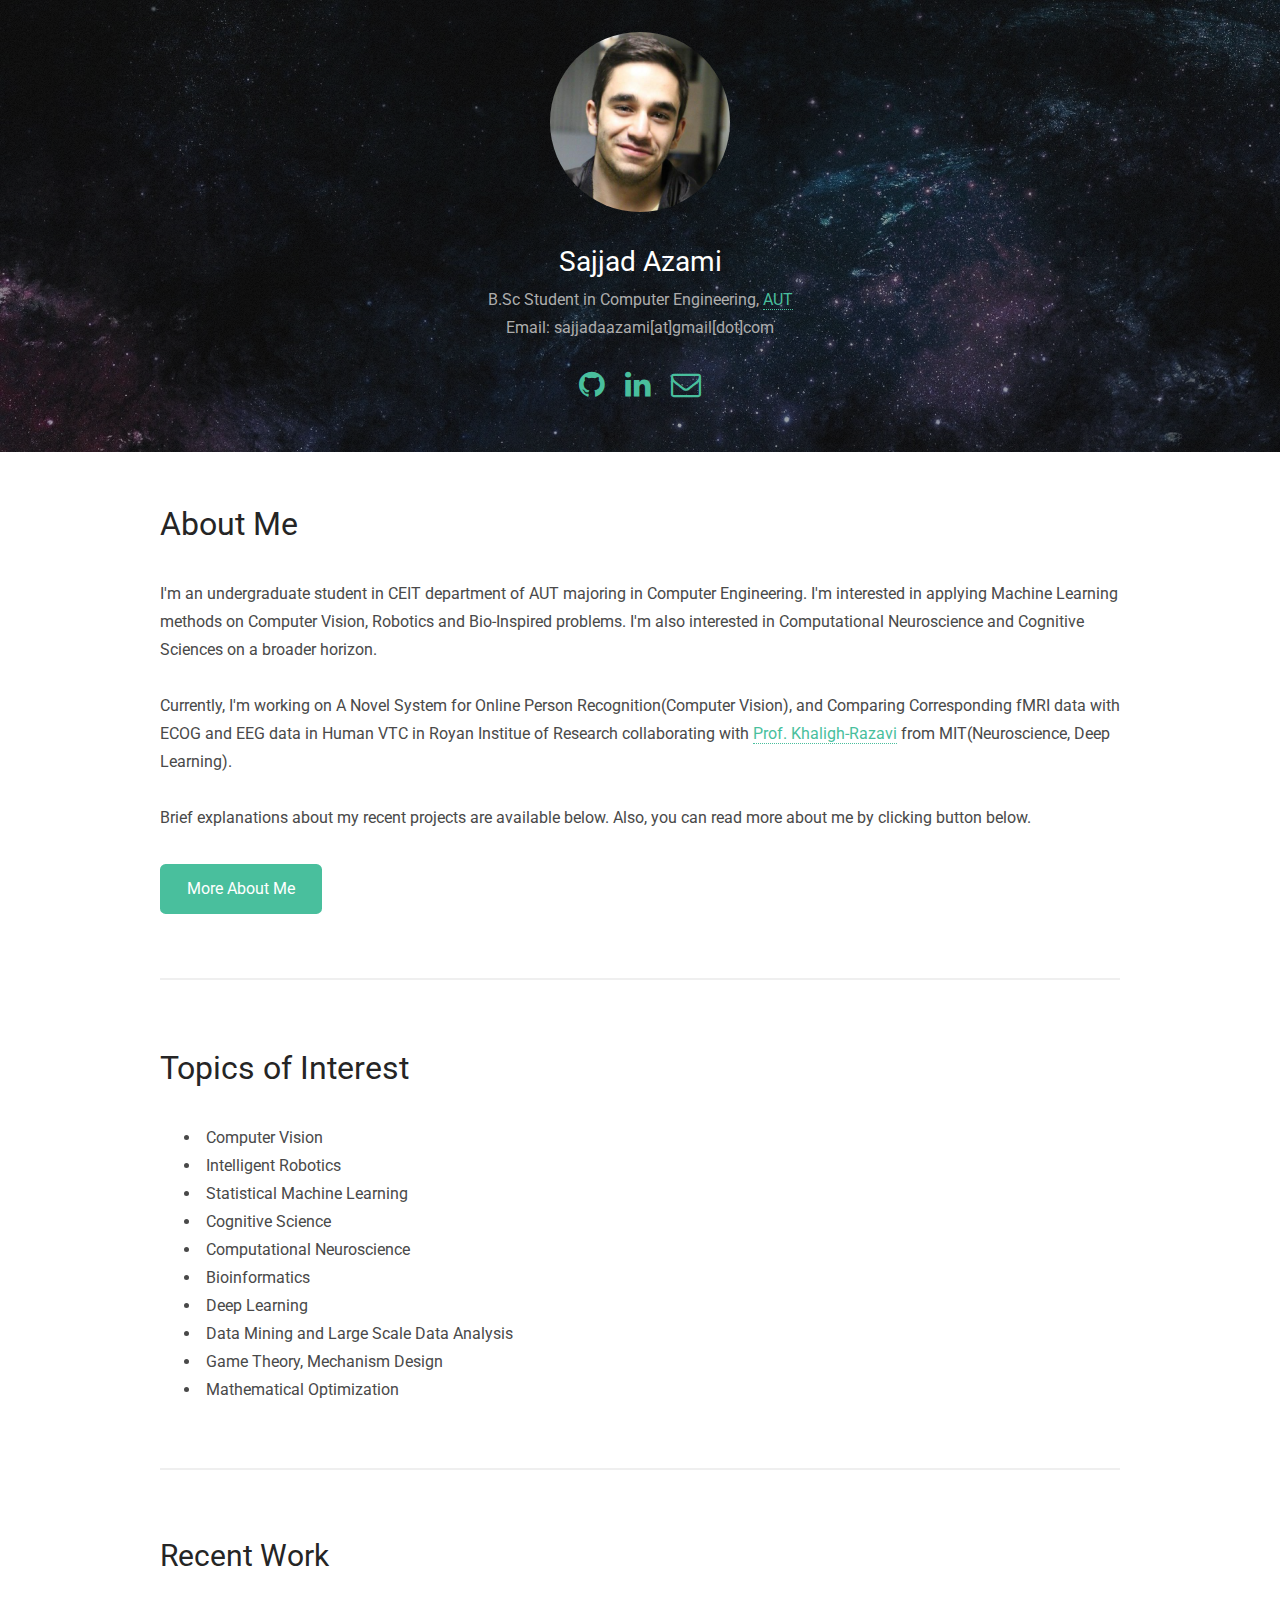
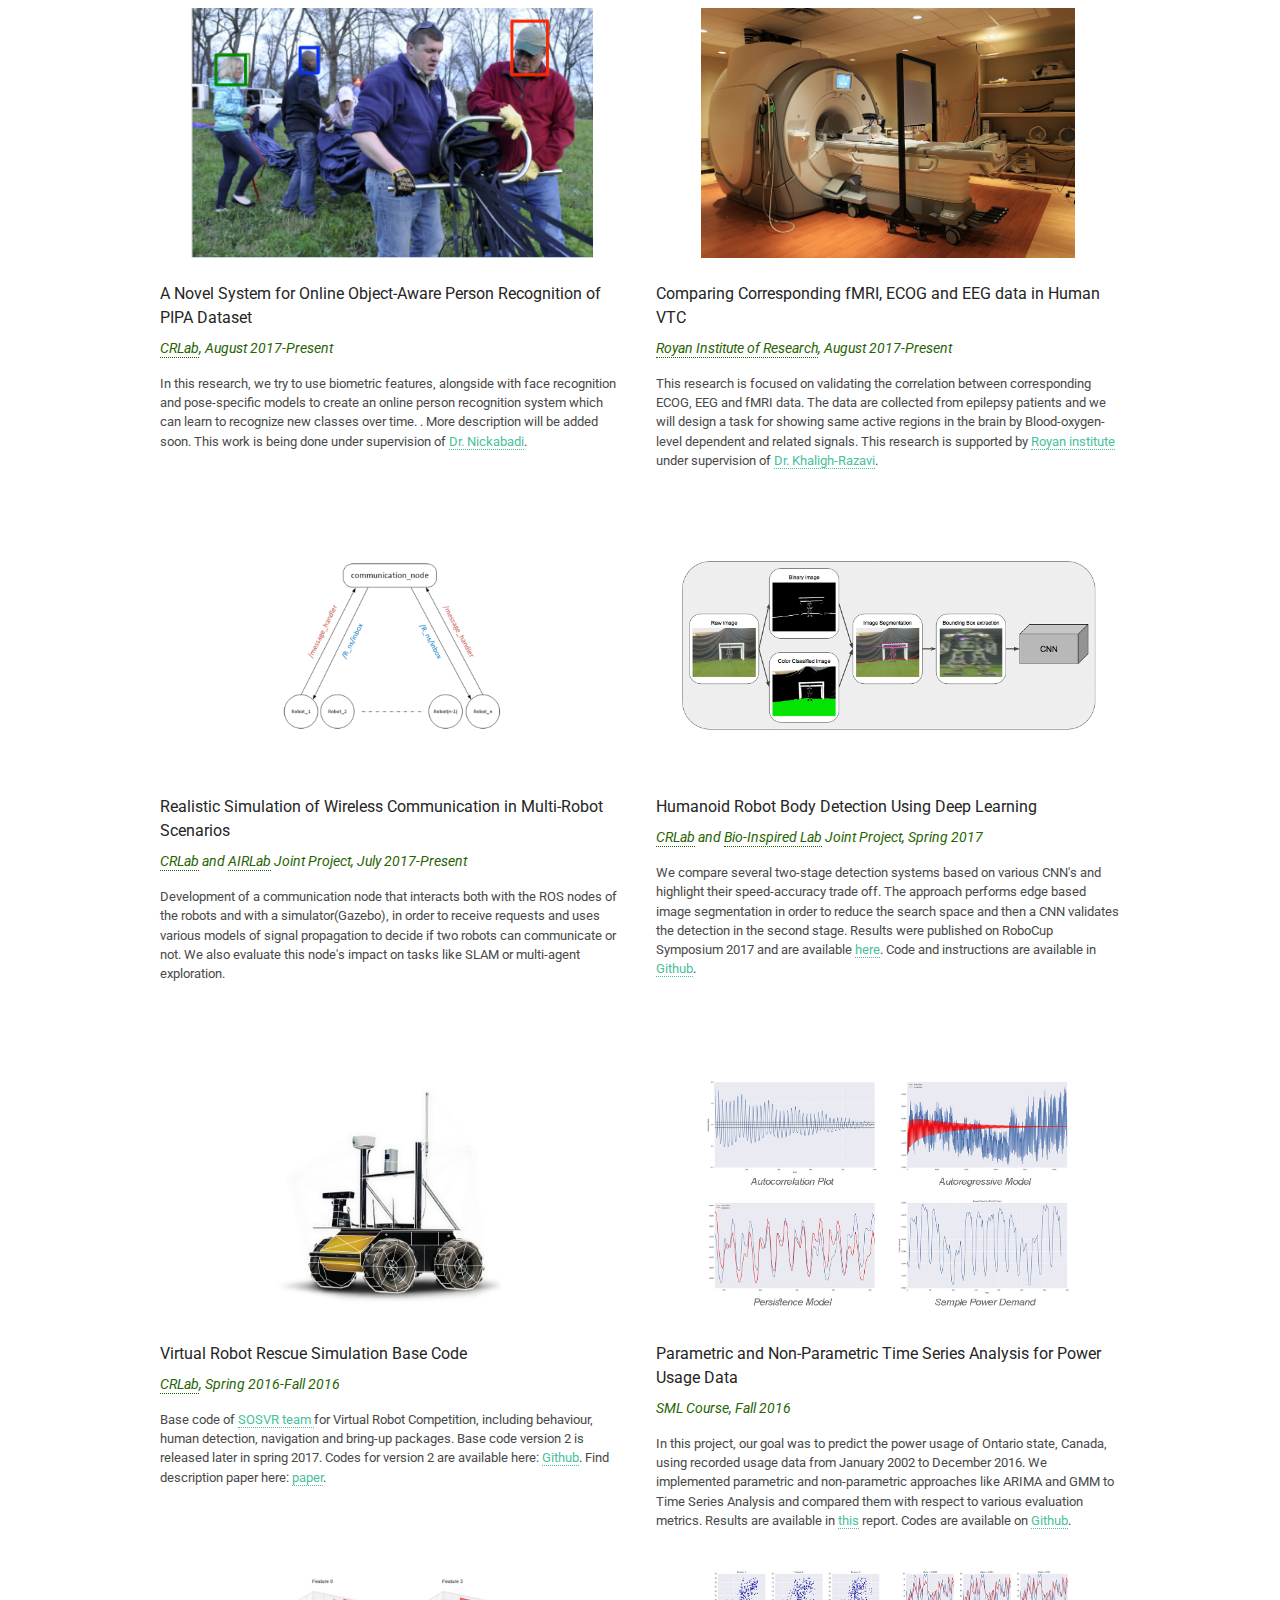
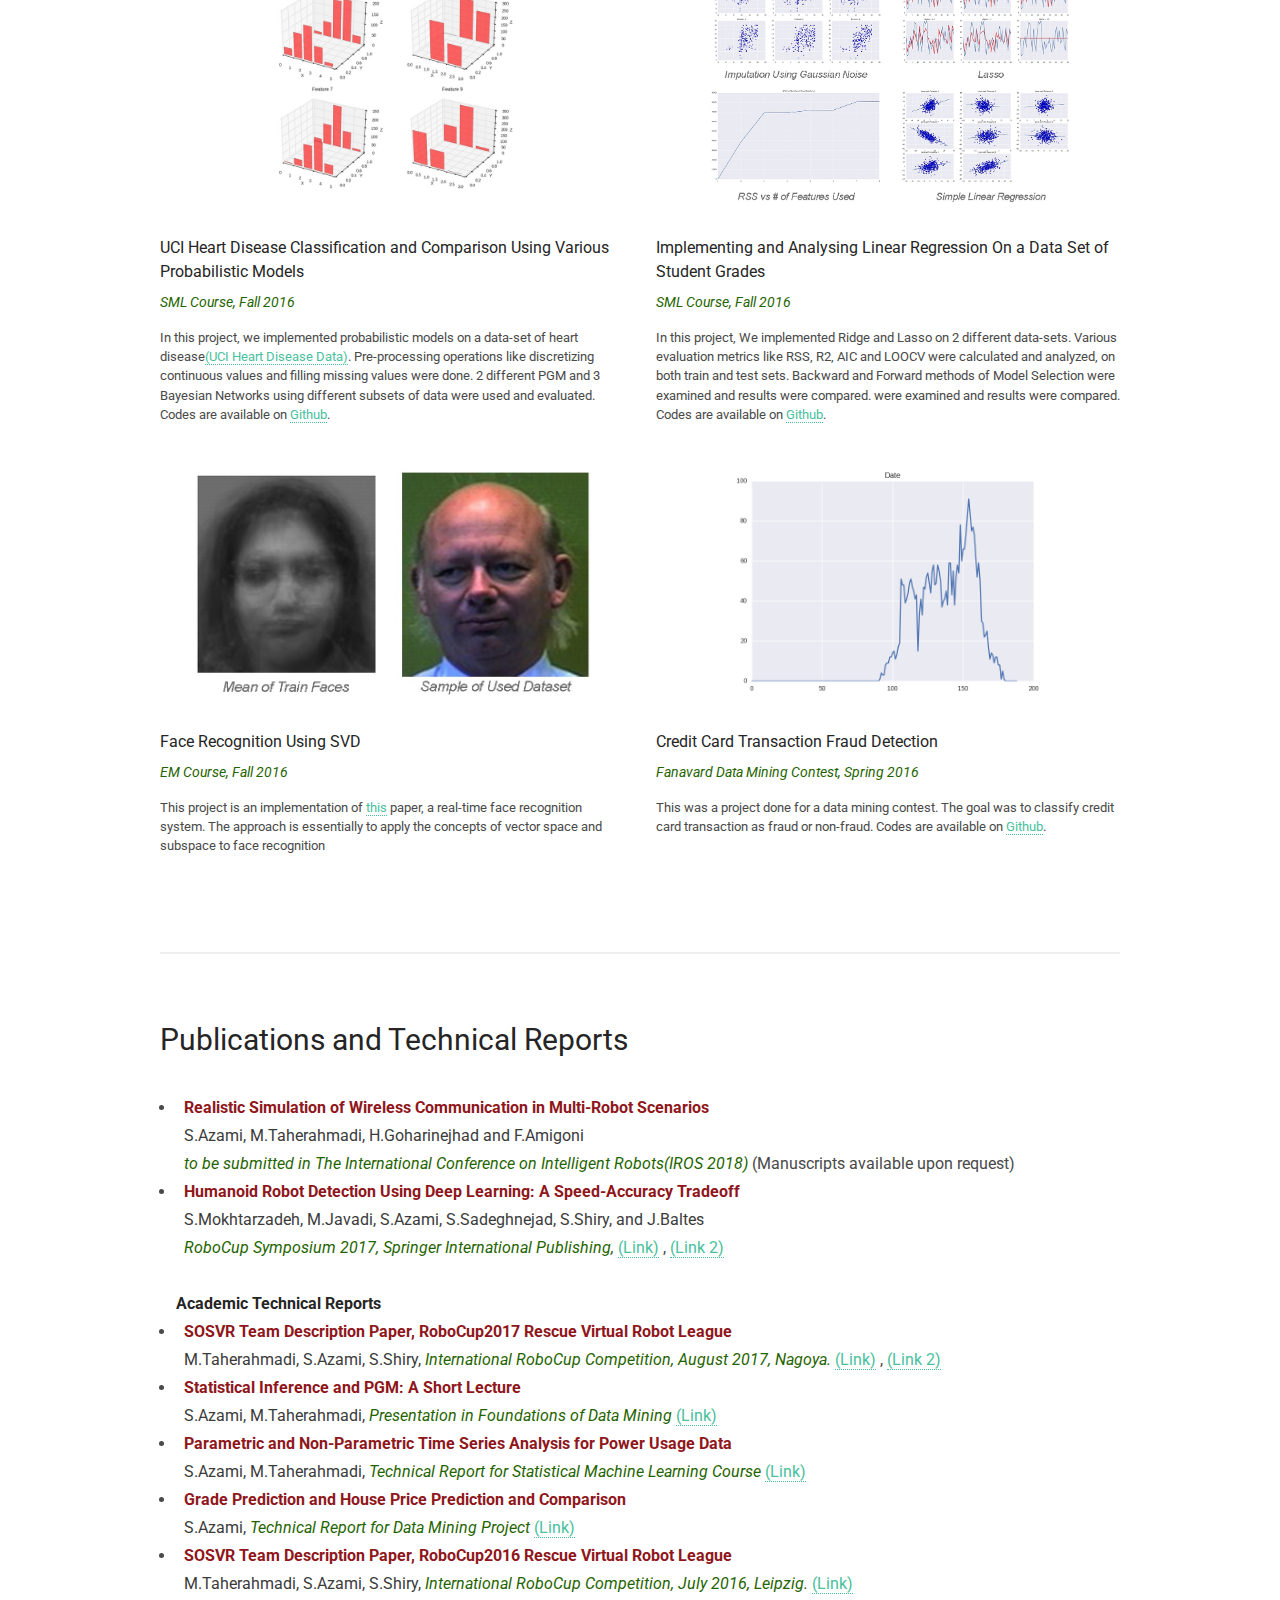
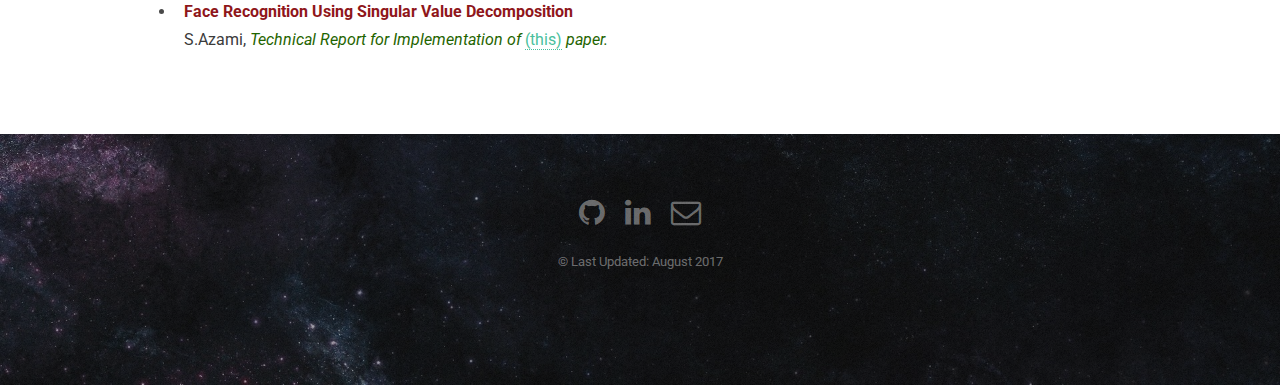
==== commit 06a25f24: "updates" ====
--- a/index.html
+++ b/index.html
@@ -268,7 +268,7 @@
         <ul>
             <li class="pubs">
                 <span style="color: #8f161a ; font-weight:bold">Realistic Simulation of Wireless Communication in Multi-Robot Scenarios<br></span>
-                <span style="color: #3b3b3b; ">S.Azami, M.TaherAhmadi, H.GohariNejhad, S.GolestanNejad and F.Amigoni<br></span>
+                <span style="color: #3b3b3b; ">S.Azami, M.Taherahmadi, H.Goharinejhad and F.Amigoni<br></span>
                 <span style="color: #1f6400; "><i>to be submitted in The International Conference on Intelligent Robots(IROS 2018)</i></span>
                 (Manuscripts available upon request)
             </li>
@@ -290,7 +290,7 @@
             <li class="pubs">
                 <span style="color: #8f161a; font-weight:bold">SOSVR Team Description Paper, RoboCup2017 Rescue Virtual
                 Robot League<br></span>
-                <span style="color: #3b3b3b; ">M.TaherAhmadi, S.Azami, S.Shiry<br></span>
+                <span style="color: #3b3b3b; ">M.Taherahmadi, S.Azami, S.Shiry, </span>
                 <span style="color: #1f6400; "><i>International RoboCup Competition, August 2017, Nagoya.</i></span>
                 <a href="https://pdfwww.gakkai-web.net/gakkai/inter/robocup2017symposium/contents/html/TDPs/rescue_sim_VRC/TDP-SOSVR-2017-final.pdf">(Link)</a>
                 ,
@@ -299,7 +299,7 @@
 
             <li class="pubs">
                 <span style="color: #8f161a; font-weight:bold">Statistical Inference and PGM: A Short Lecture<br></span>
-                <span style="color: #3b3b3b; ">S.Azami, M.TaherAhmadi<br></span>
+                <span style="color: #3b3b3b; ">S.Azami, M.Taherahmadi,</span>
                 <span style="color: #1f6400; "><i>Presentation in Foundations of Data Mining</i></span>
                 <a href="./reports/Statistical%20Inference%20and%20PGM.pdf">(Link)</a>
             </li>
@@ -307,7 +307,7 @@
             <li class="pubs">
                 <span style="color: #8f161a; font-weight:bold">Parametric and Non-Parametric Time Series Analysis for
                 Power Usage Data<br></span>
-                <span style="color: #3b3b3b; ">S.Azami, M.TaherAhmadi<br></span>
+                <span style="color: #3b3b3b; ">S.Azami, M.Taherahmadi, </span>
                 <span style="color: #1f6400; "><i>Technical Report for Statistical Machine Learning Course</i></span>
                 <a href="./reports/Parametric%20and%20Non-Parametric%20Time%20Series%20Analysis%20for%20Power%20Usage%20Data.pdf">(Link)</a>
             </li>
@@ -315,7 +315,7 @@
             <li class="pubs">
                 <span style="color: #8f161a; font-weight:bold">Grade Prediction and House Price Prediction and
                 Comparison<br></span>
-                <span style="color: #3b3b3b; ">S.Azami<br></span>
+                <span style="color: #3b3b3b; ">S.Azami, </span>
                 <span style="color: #1f6400; "><i>Technical Report for Data Mining Project</i></span>
                 <a href="./reports/Grade%20Prediction%20and%20House%20Price%20Prediction%20and%20Comparison.pdf">(Link)</a>
             </li>
@@ -323,7 +323,7 @@
             <li class="pubs">
                 <span style="color: #8f161a; font-weight:bold">SOSVR Team Description Paper, RoboCup2016 Rescue Virtual
                 Robot League<br></span>
-                <span style="color: #3b3b3b; ">M.TaherAhmadi, S.Azami, S.Shiry<br></span>
+                <span style="color: #3b3b3b; ">M.Taherahmadi, S.Azami, S.Shiry, </span>
                 <span style="color: #1f6400; "><i>International RoboCup Competition, July 2016, Leipzig.</i></span>
                 <a href="http://www.robocup2016.org/media/symposium/Team-Description-Papers/RescueSimulation/Virtual-Robot-Competition/RoboCup_2016_RescueS_Virtual_TDP_SOS.pdf">(Link)</a>
             </li>
@@ -331,7 +331,7 @@
             <li class="pubs">
                 <span style="color: #8f161a; font-weight:bold">Face Recognition Using Singular Value
                 Decomposition<br></span>
-                <span style="color: #3b3b3b; ">S.Azami<br></span>
+                <span style="color: #3b3b3b; ">S.Azami, </span>
                 <span style="color: #1f6400; "><i>Technical Report for Implementation of</i></span>
                 <a href="http://link.springer.com/chapter/10.1007/978-1-4020-6264-3_26">(this)</a>
                 <span style="color: #1f6400; "> <i>paper.</i></span>
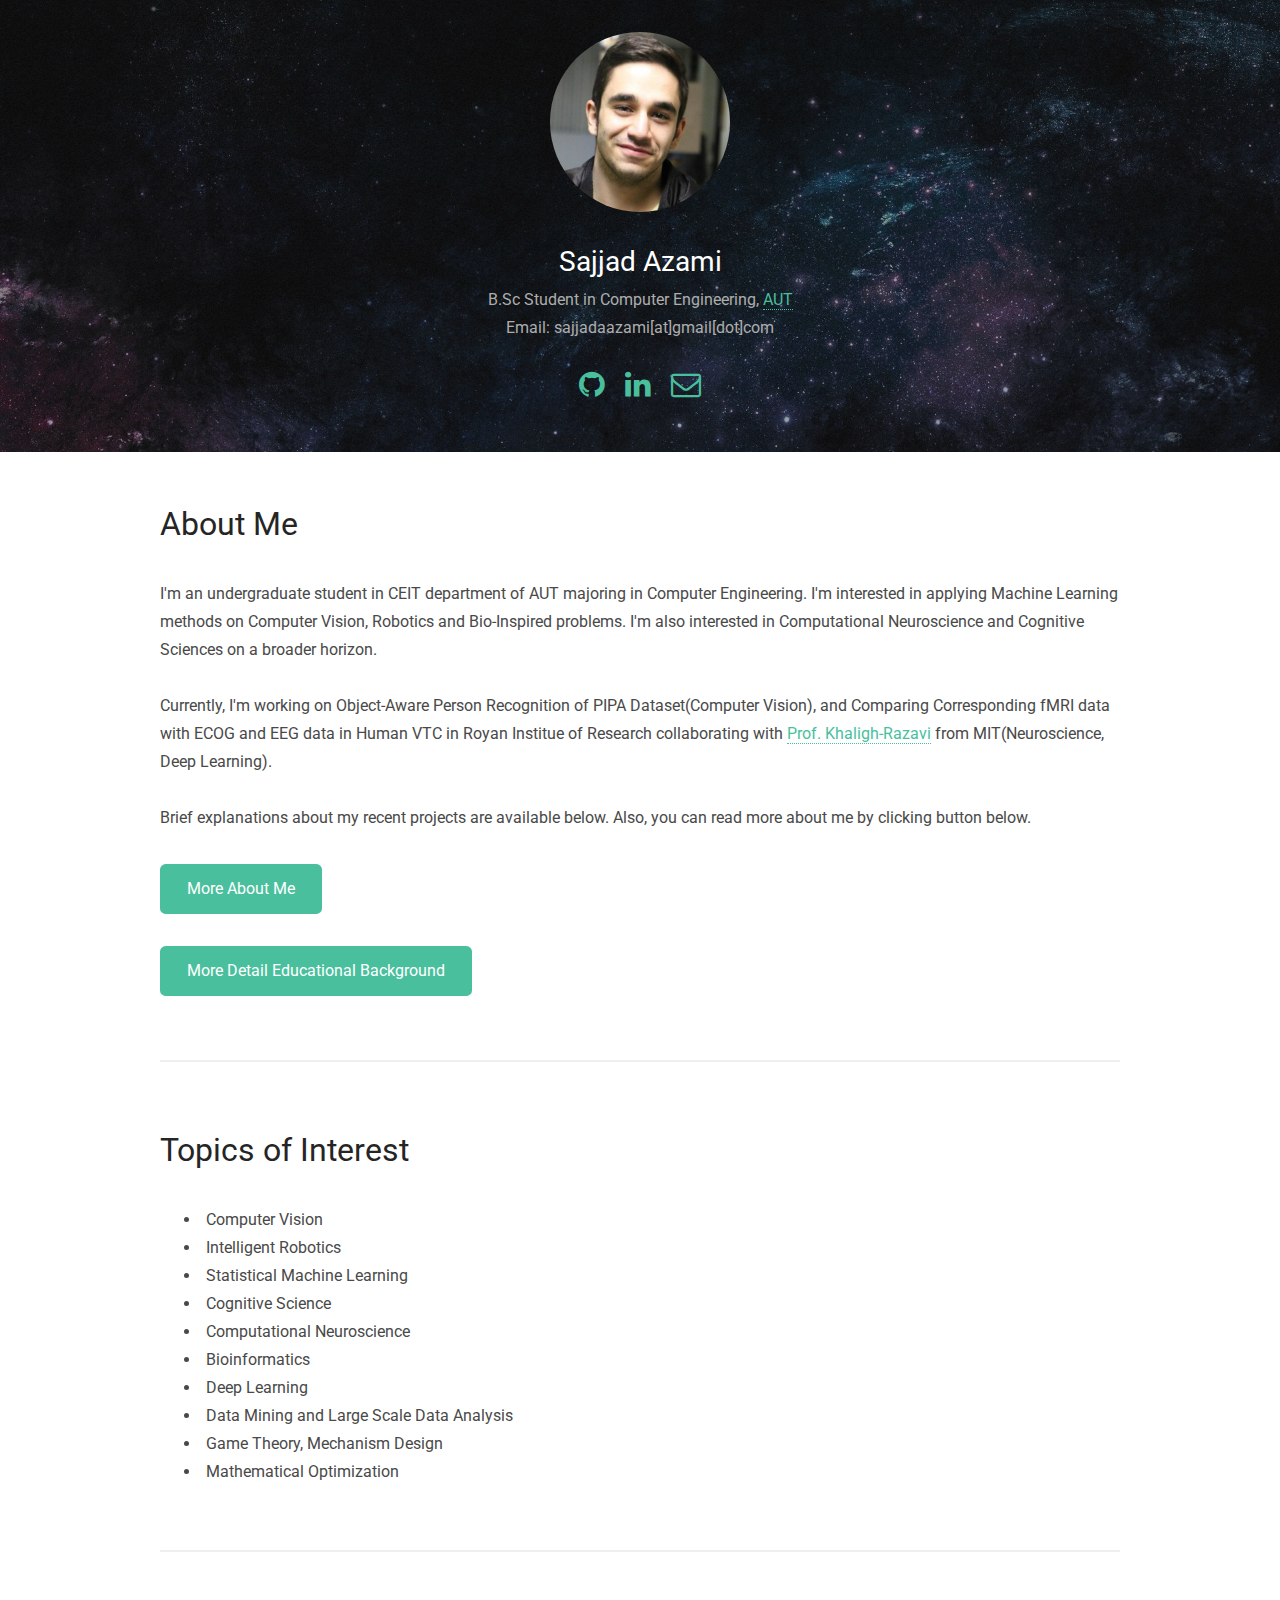
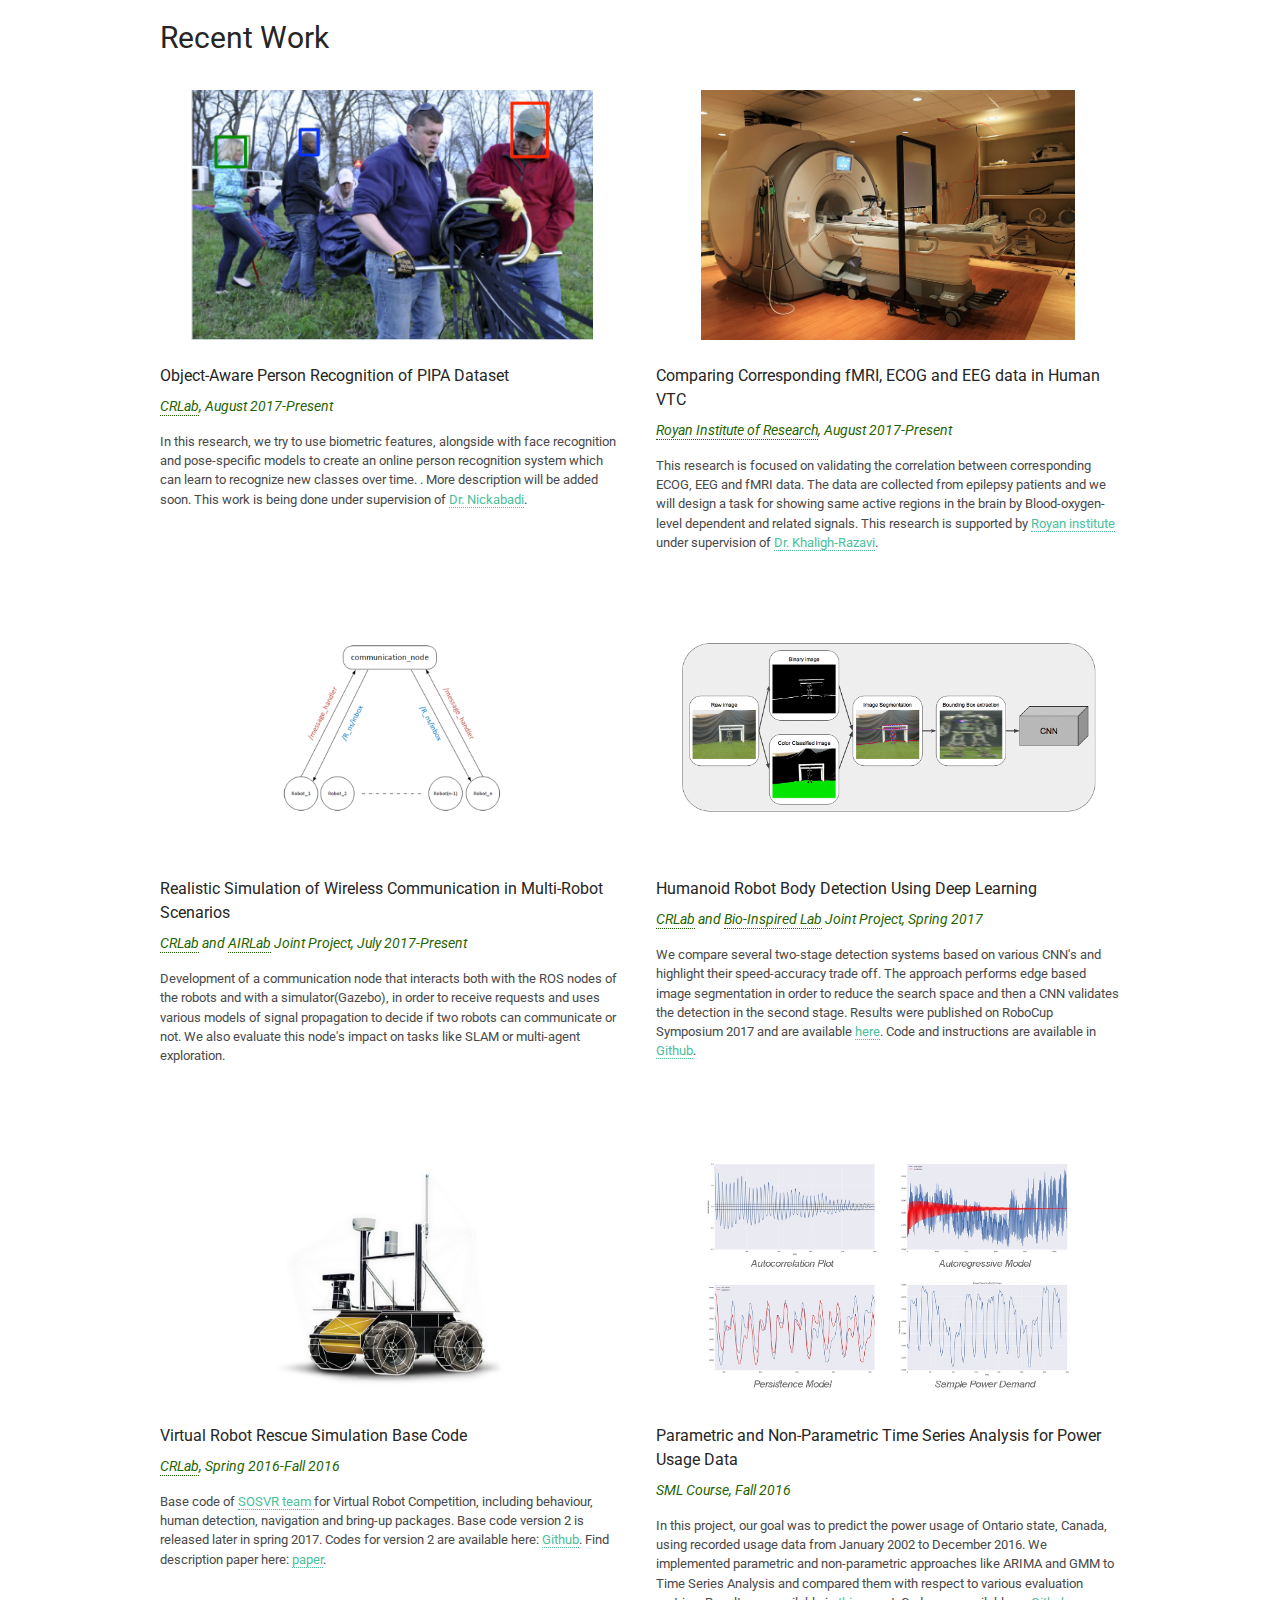
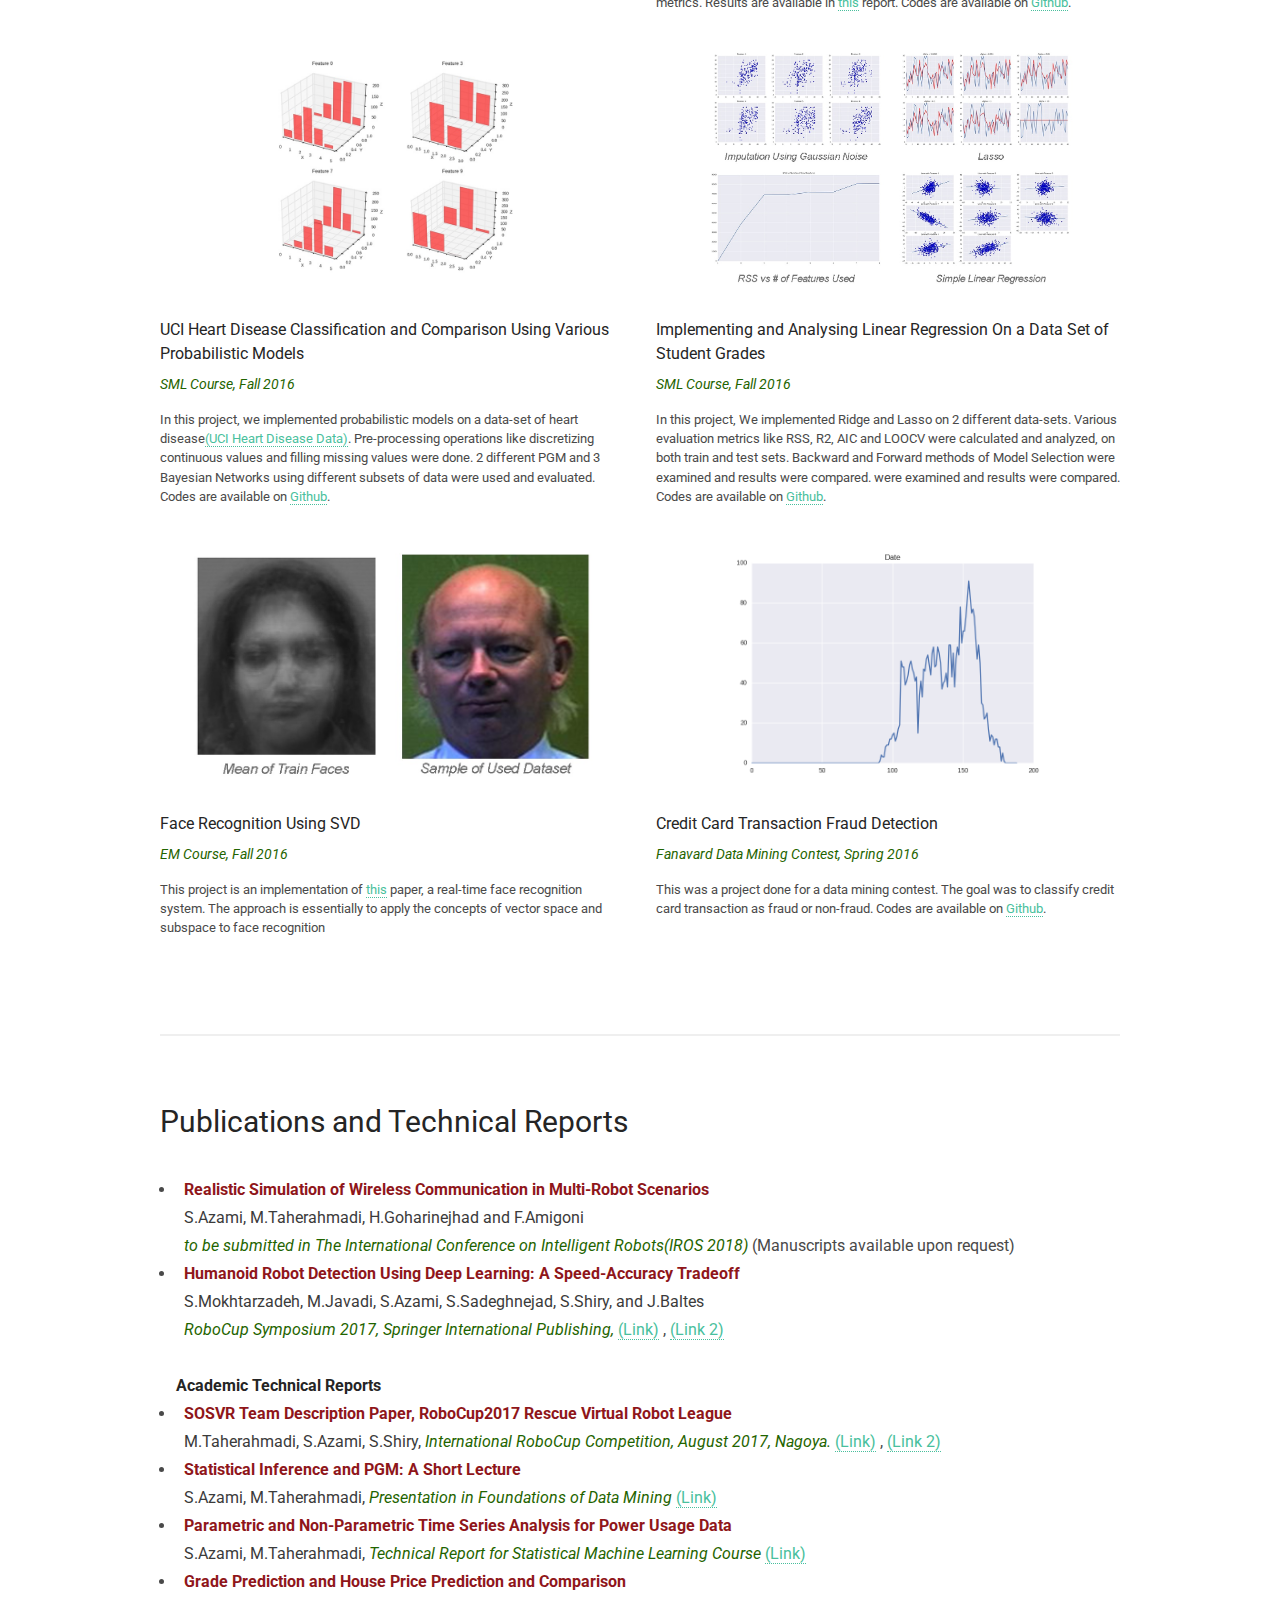
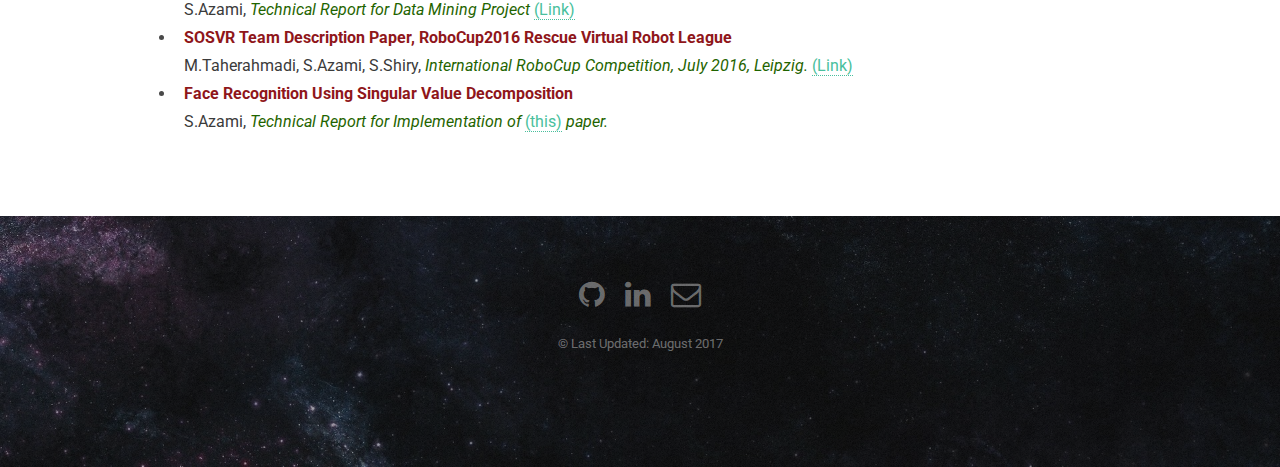
==== commit 79373e22: "updates" ====
--- a/index.html
+++ b/index.html
@@ -71,7 +71,7 @@
             interested in
             Computational Neuroscience and Cognitive Sciences on a broader horizon.
             <br><br>
-            Currently, I'm working on A Novel System for Online Person Recognition(Computer Vision), and Comparing Corresponding fMRI data with ECOG and EEG data in Human VTC in Royan
+            Currently, I'm working on Object-Aware Person Recognition of PIPA Dataset(Computer Vision), and Comparing Corresponding fMRI data with ECOG and EEG data in Human VTC in Royan
             Institue of Research
             collaborating with
             <a href="https://scholar.google.co.uk/citations?user=3HbeiywAAAAJ">Prof. Khaligh-Razavi</a> from
@@ -83,6 +83,10 @@
         <ul class="actions">
             <li><a href="./bio.html" class="button special">More About Me</a></li>
         </ul>
+        <ul class="actions">
+            <li><a href="./educationalbackground.html" class="button special">More Detail Educational Background</a></li>
+        </ul>
+
 
     </section>
 
@@ -112,7 +116,7 @@
         <div class="row">
             <article class="6u 12u$(xsmall) work-item">
                 <a href="images/fulls/09.jpg" class="image fit thumb"><img src="images/thumbs/09.jpg" alt=""/></a>
-                <h3>A Novel System for Online Object-Aware Person Recognition of PIPA Dataset</h3>
+                <h3>Object-Aware Person Recognition of PIPA Dataset</h3>
                 <i><h5><span style="color: #1f6400; "><a href="http://crlab.ml/">CRLab</a>, August 2017-Present</span>
                 </h5></i>
                 <p> In this research, we try to use biometric features, alongside with face recognition and
@@ -277,7 +281,7 @@
                 <span style="color: #8f161a ; font-weight:bold">Humanoid Robot Detection Using Deep Learning: A Speed-Accuracy Tradeoff<br></span>
                 <span style="color: #3b3b3b; ">S.Mokhtarzadeh, M.Javadi, S.Azami, S.Sadeghnejad, S.Shiry, and J.Baltes<br></span>
                 <span style="color: #1f6400; "><i>RoboCup Symposium 2017, Springer International Publishing,</i></span>
-                <a href="https://pdfwww.gakkai-web.net/gakkai/inter/robocup2017symposium/contents/html/papers/pdf/RoboCup_Symposium_2017_paper_41.pdf">(Link)</a>
+                <a href="https://www.robocup2017.org/file/symposium/RoboCup_Symposium_2017_paper_41.pdf">(Link)</a>
                 ,
                 <a href="./reports/RoboCup_Symposium_2017_paper_41.pdf">(Link 2)</a>
             </li>
@@ -292,7 +296,7 @@
                 Robot League<br></span>
                 <span style="color: #3b3b3b; ">M.Taherahmadi, S.Azami, S.Shiry, </span>
                 <span style="color: #1f6400; "><i>International RoboCup Competition, August 2017, Nagoya.</i></span>
-                <a href="https://pdfwww.gakkai-web.net/gakkai/inter/robocup2017symposium/contents/html/TDPs/rescue_sim_VRC/TDP-SOSVR-2017-final.pdf">(Link)</a>
+                <a href="https://www.robocup2017.org/file/symposium/rescue_sim_VRC/TDP-SOSVR-2017-final.pdf">(Link)</a>
                 ,
                 <a href="./reports/TDP-SOSVR-2017-final.pdf">(Link 2)</a>
             </li>
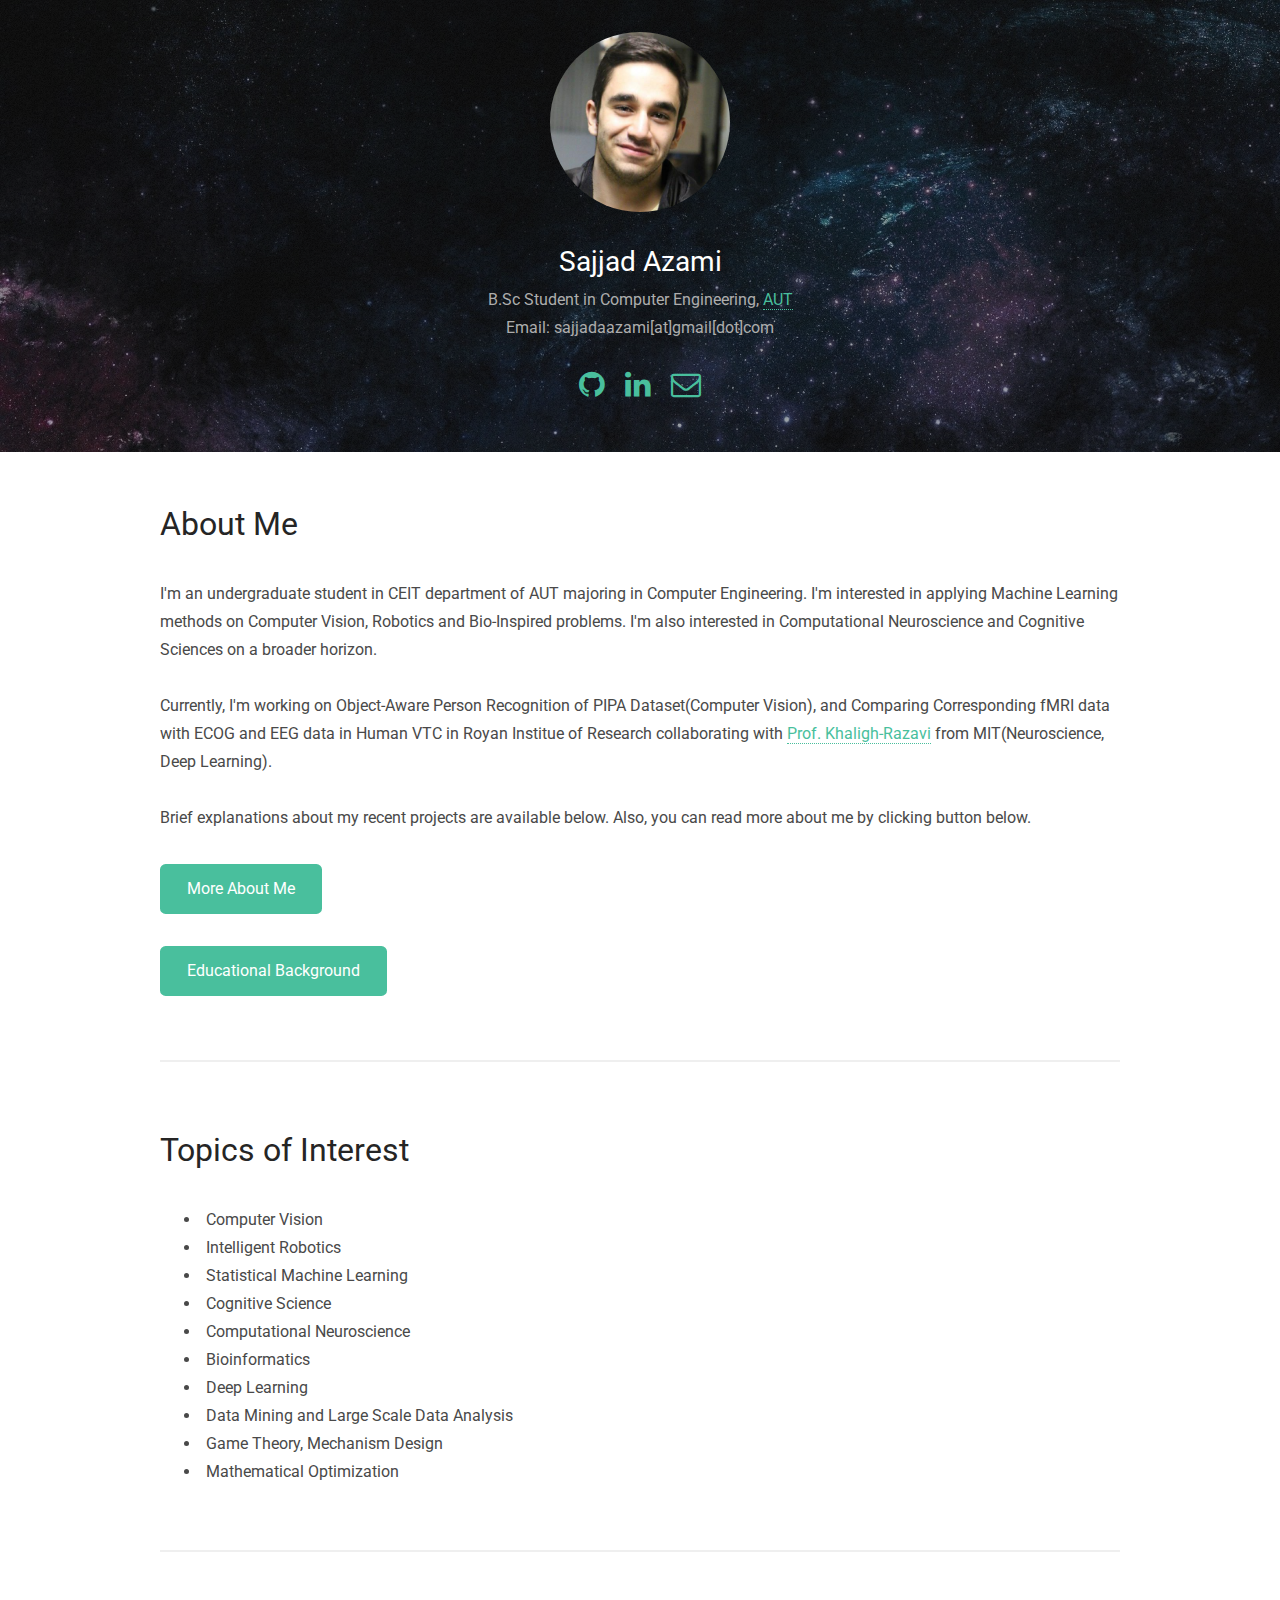
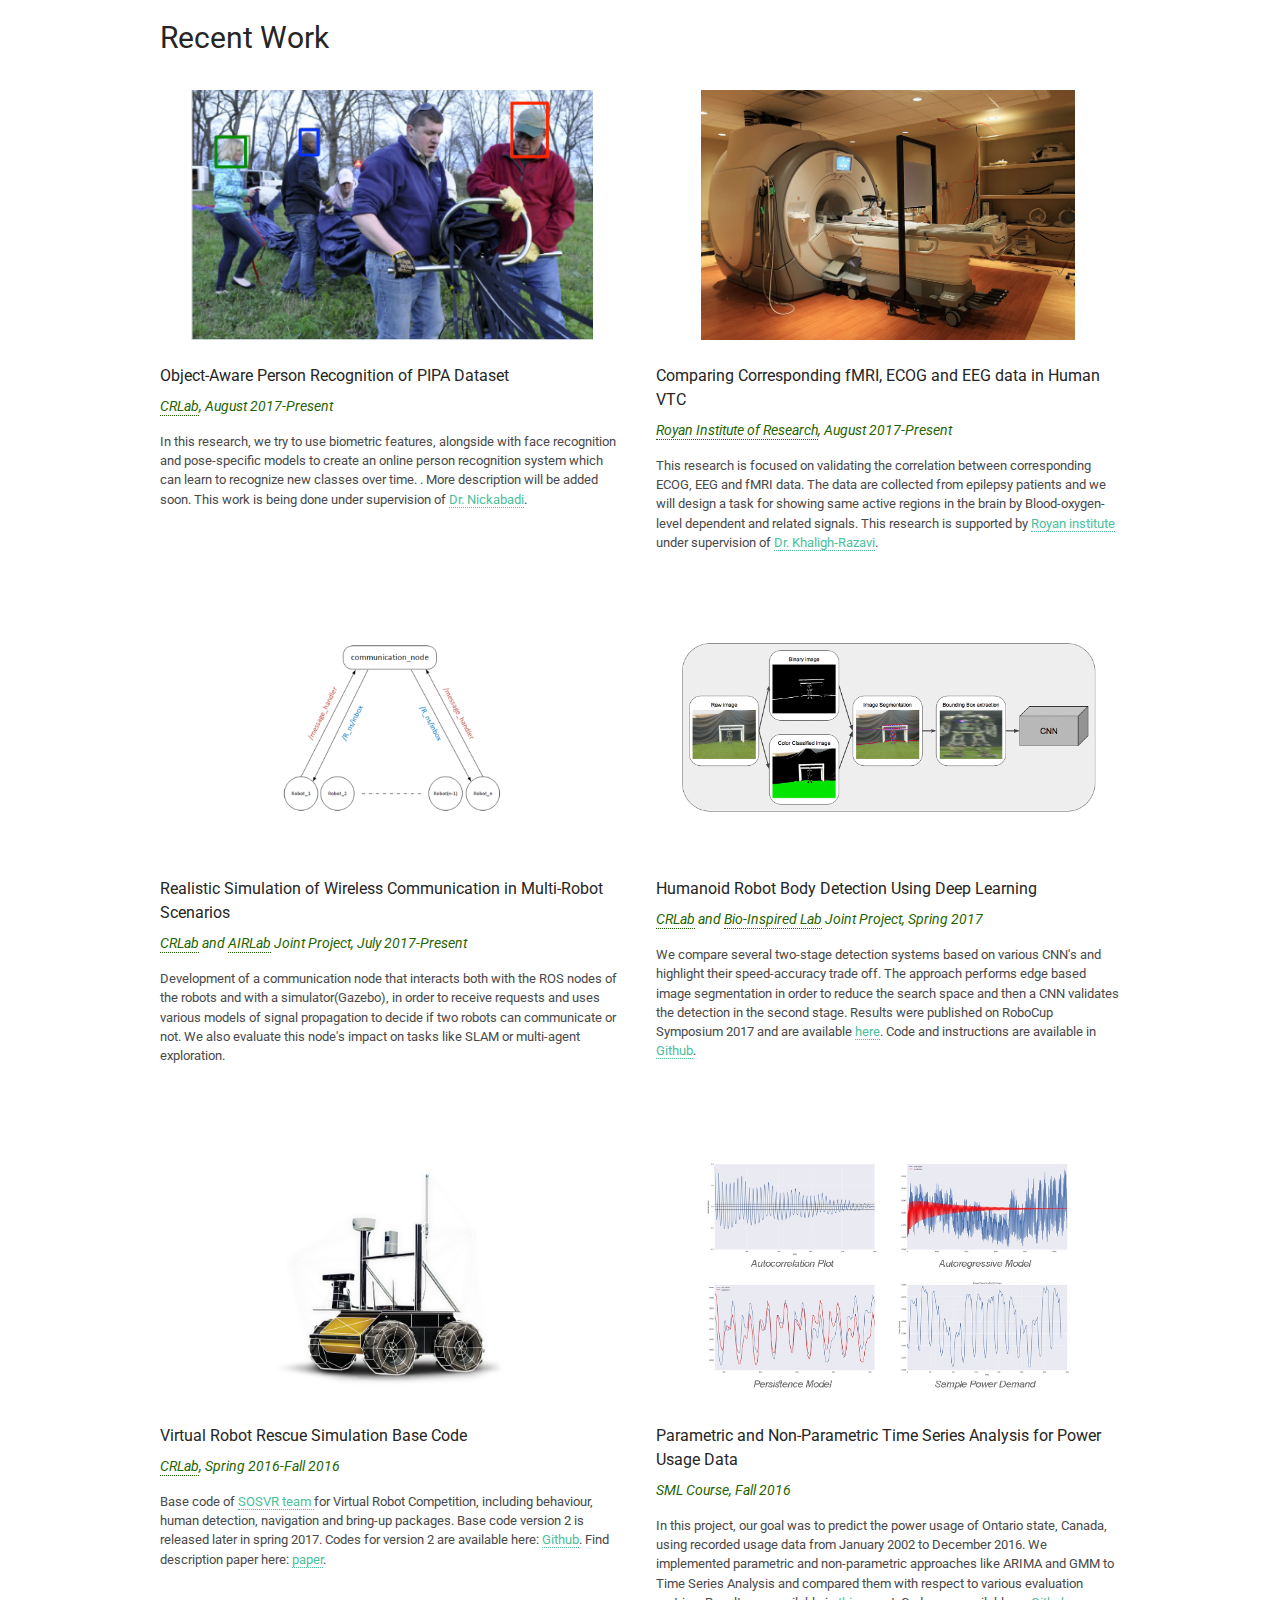
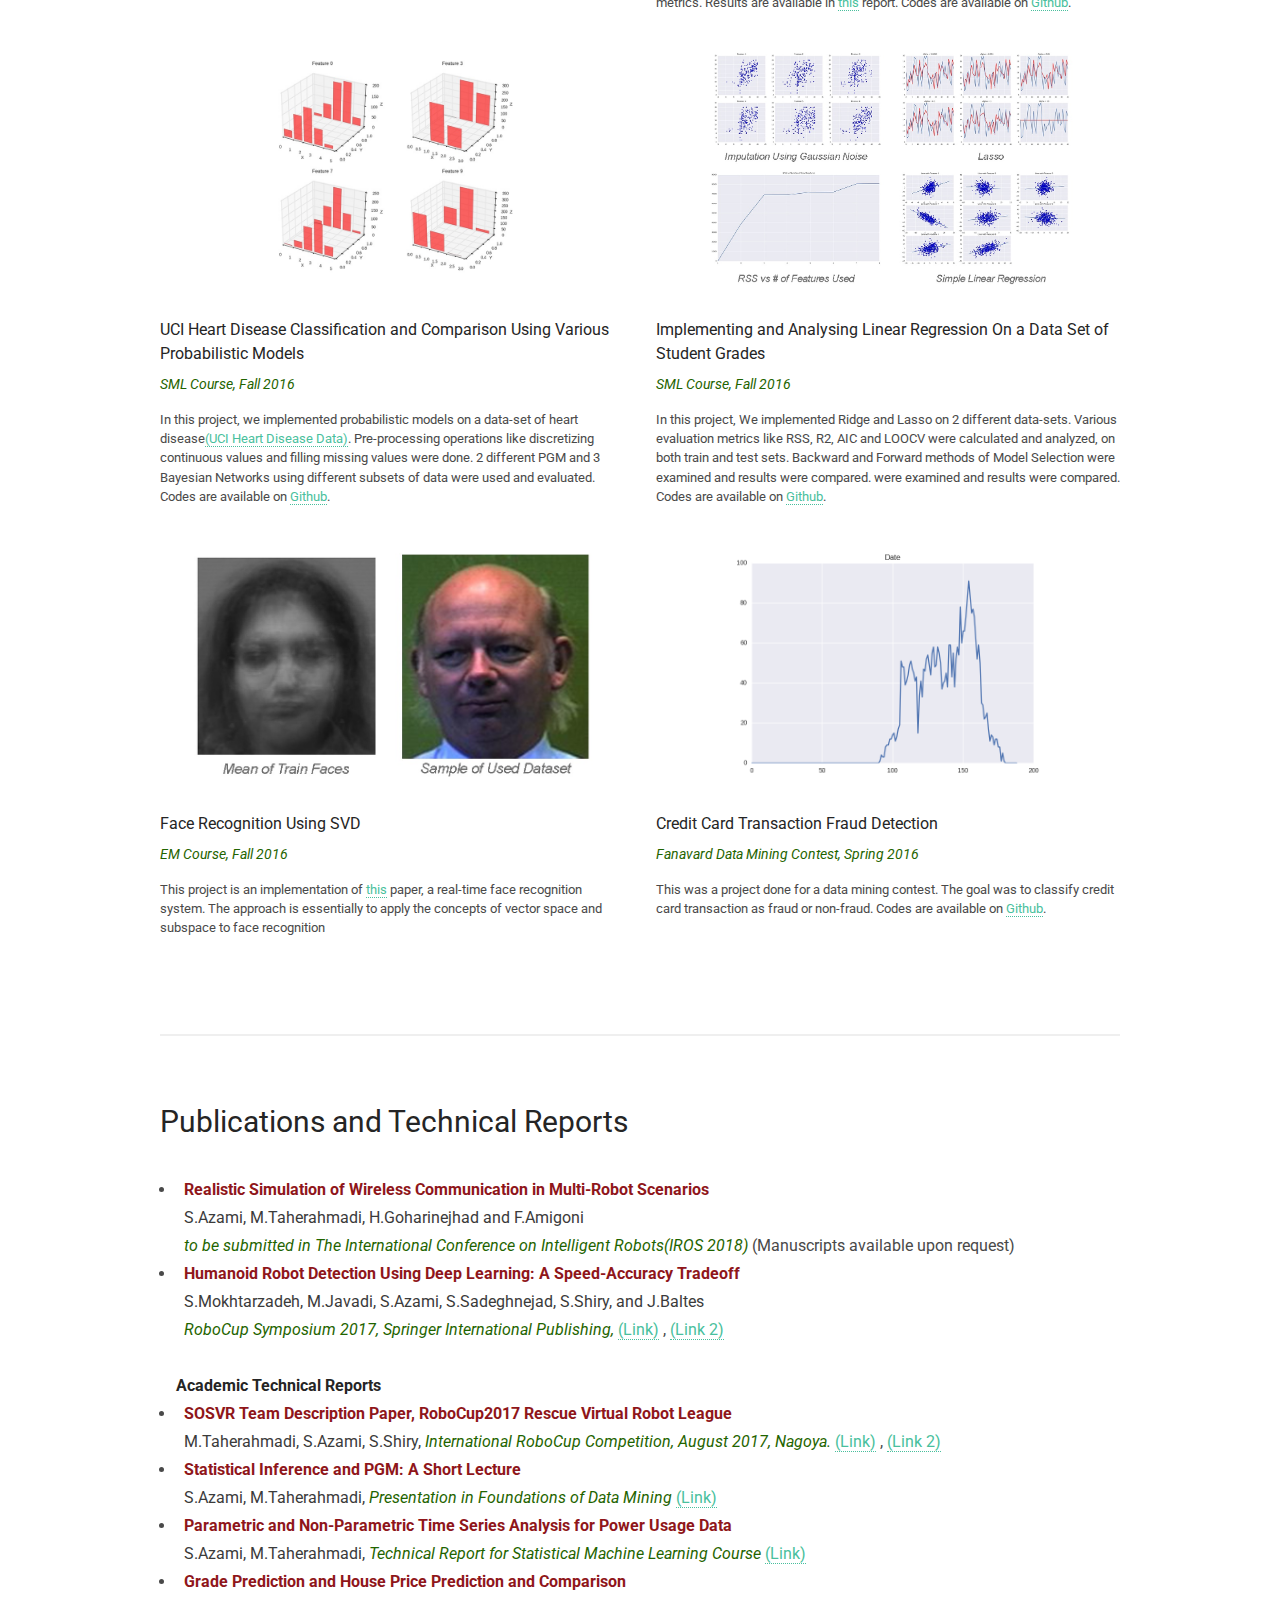
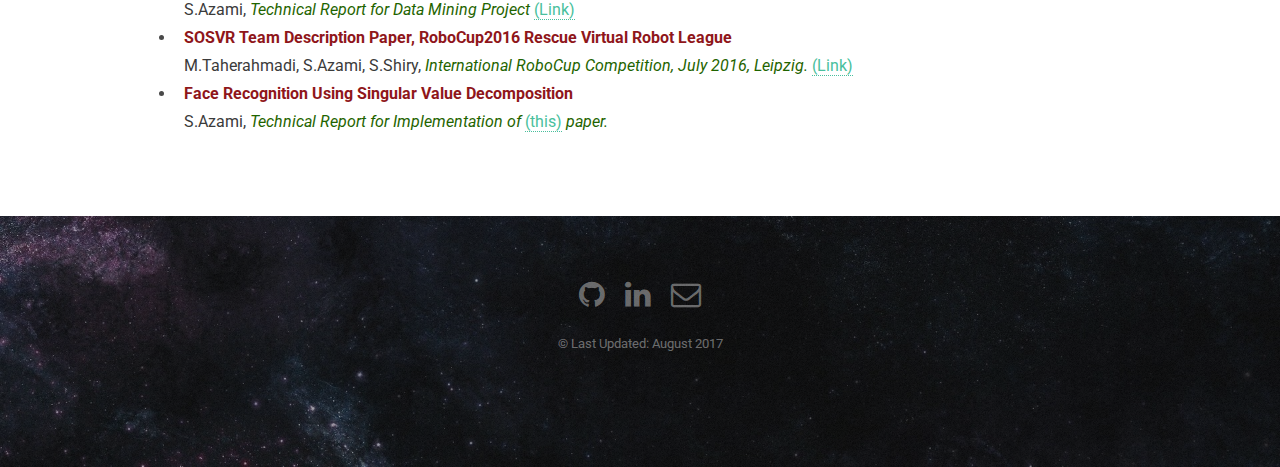
==== commit a2b702d8: "Update index.html" ====
--- a/index.html
+++ b/index.html
@@ -84,7 +84,7 @@
             <li><a href="./bio.html" class="button special">More About Me</a></li>
         </ul>
         <ul class="actions">
-            <li><a href="./educationalbackground.html" class="button special">More Detail Educational Background</a></li>
+            <li><a href="./educationalbackground.html" class="button special">Educational Background</a></li>
         </ul>
 
 
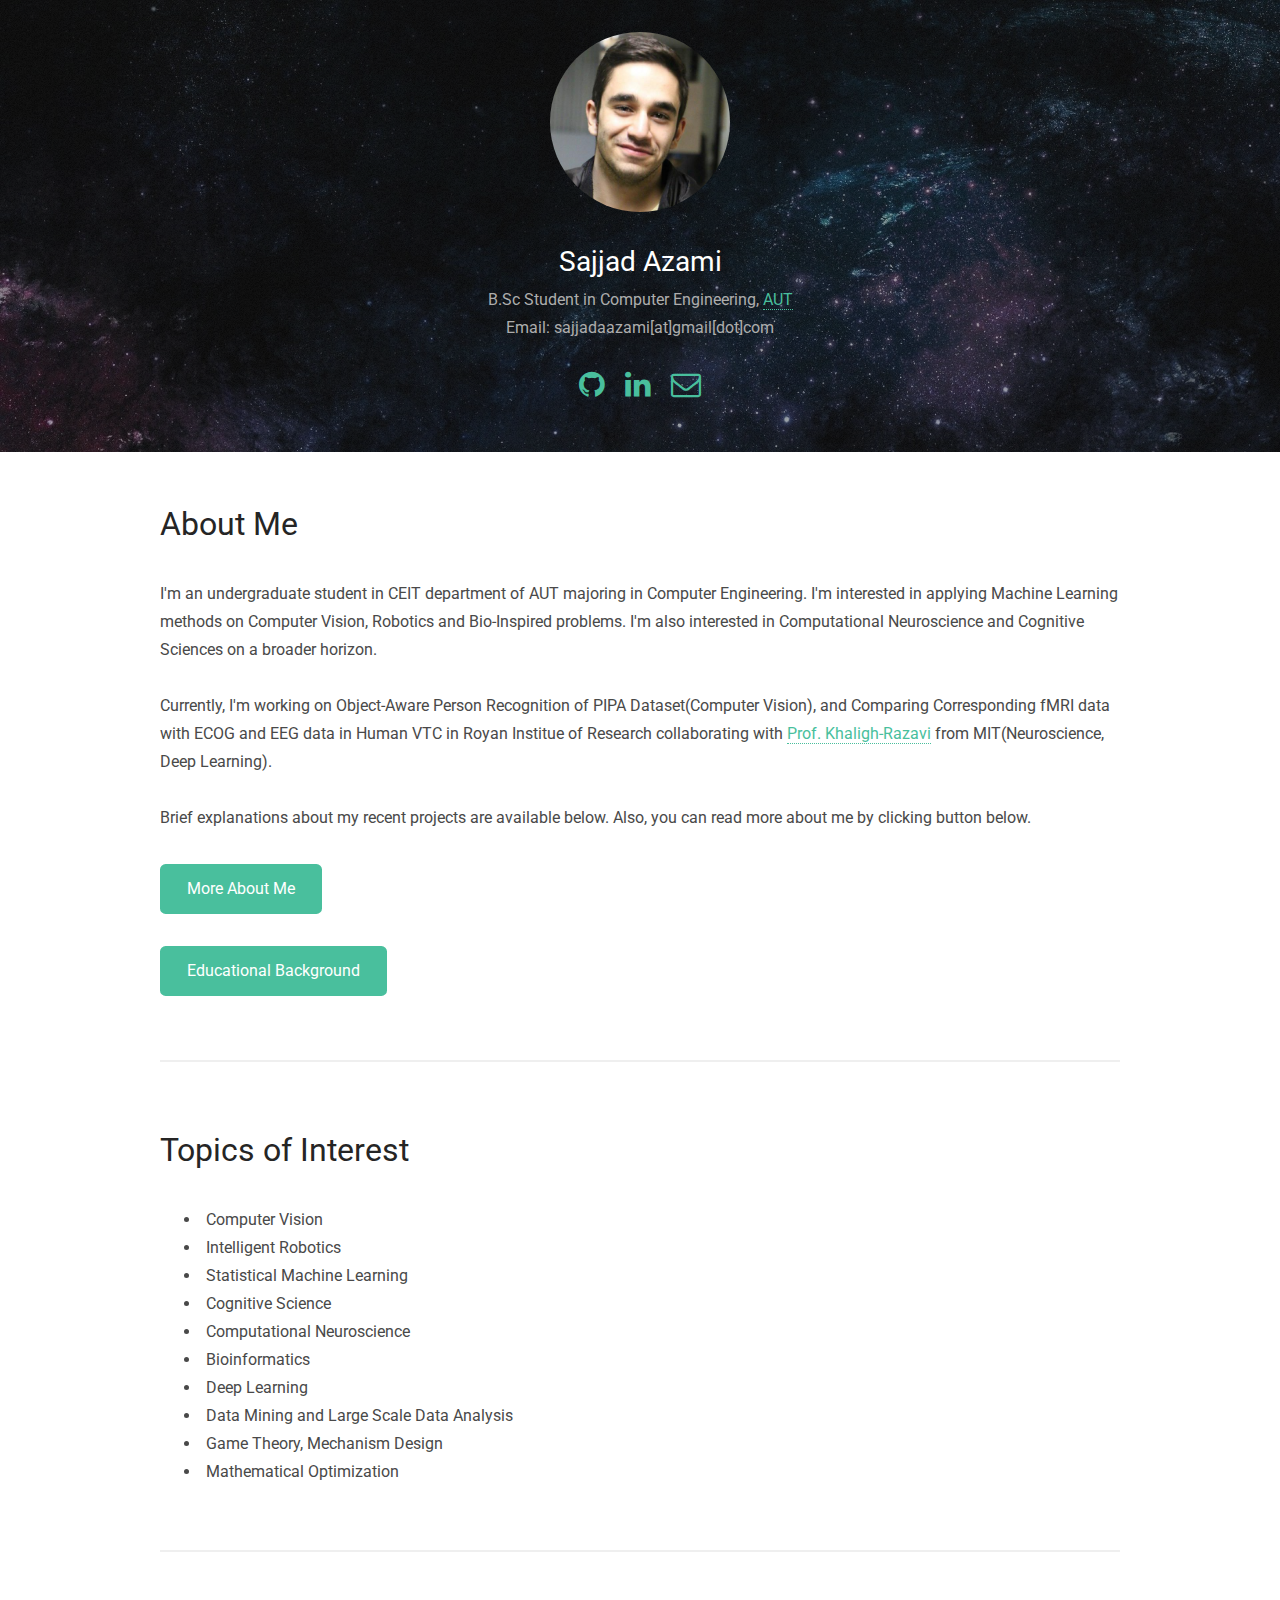
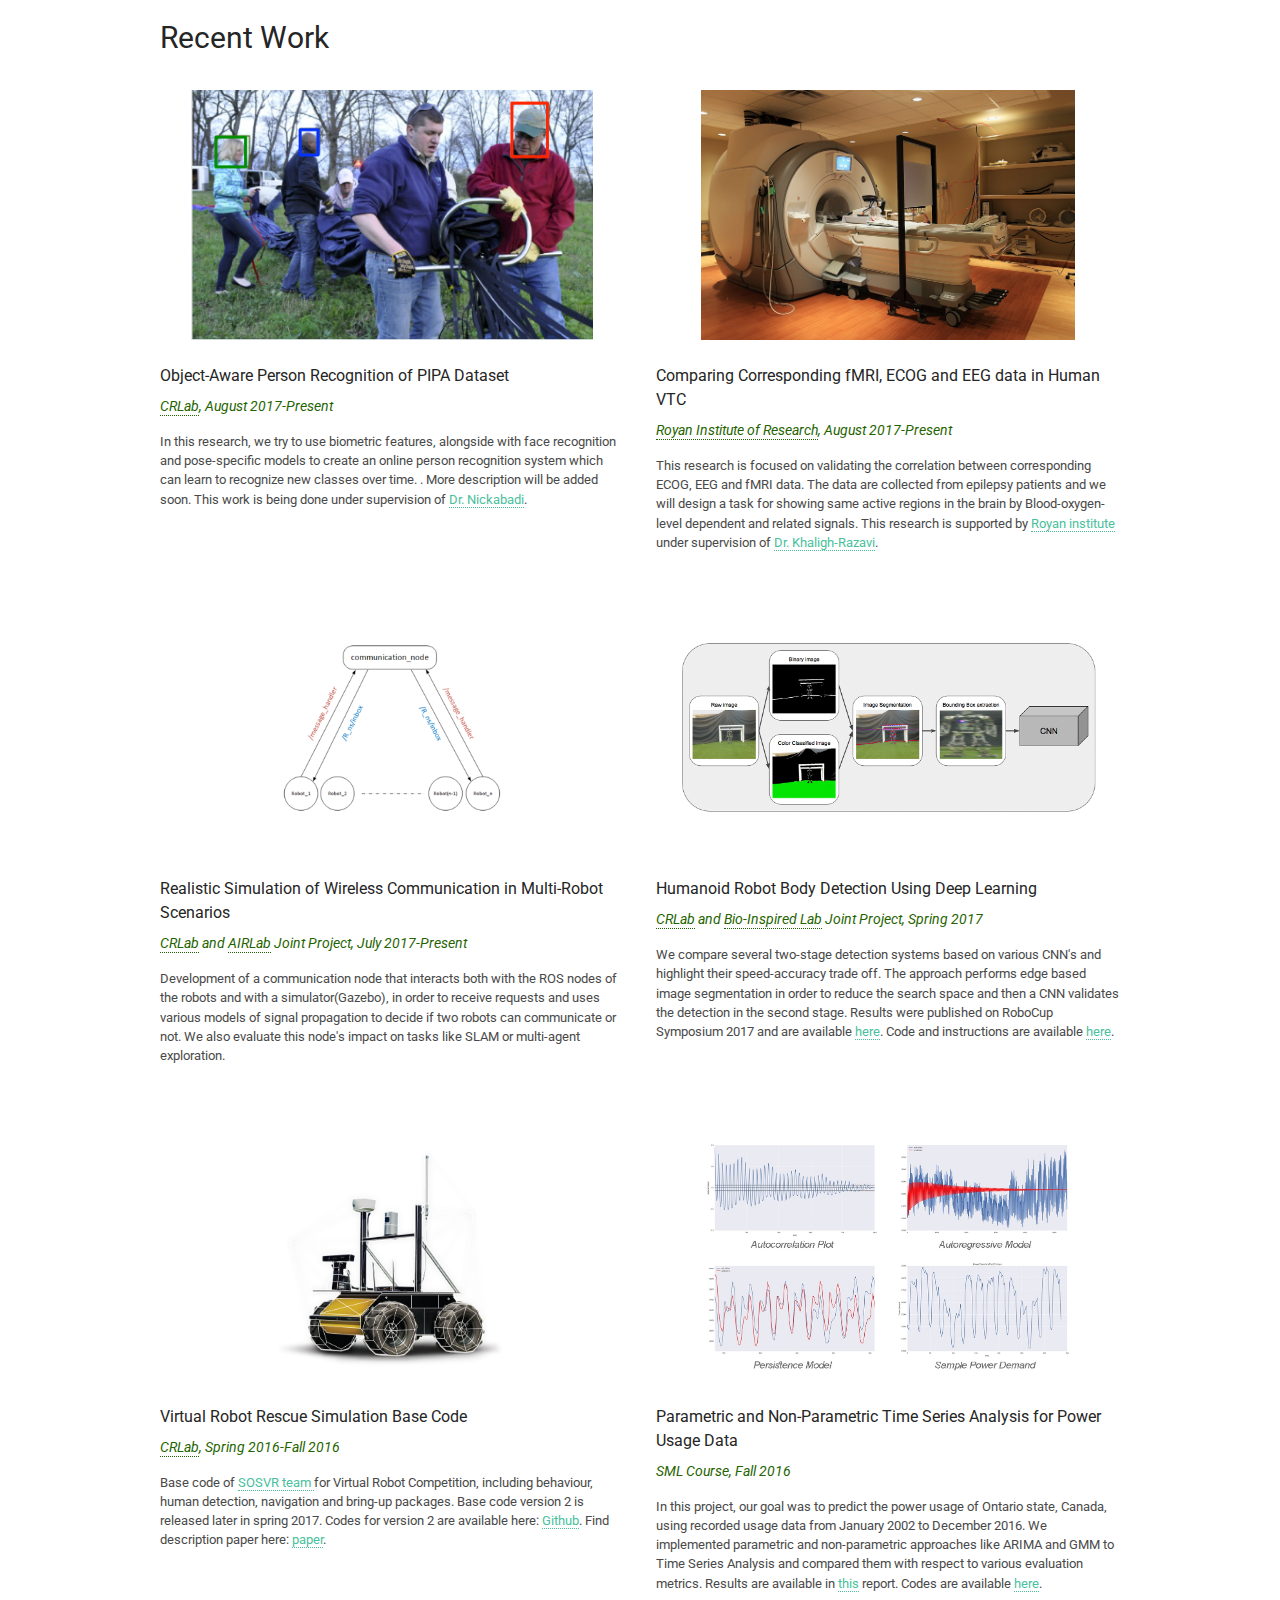
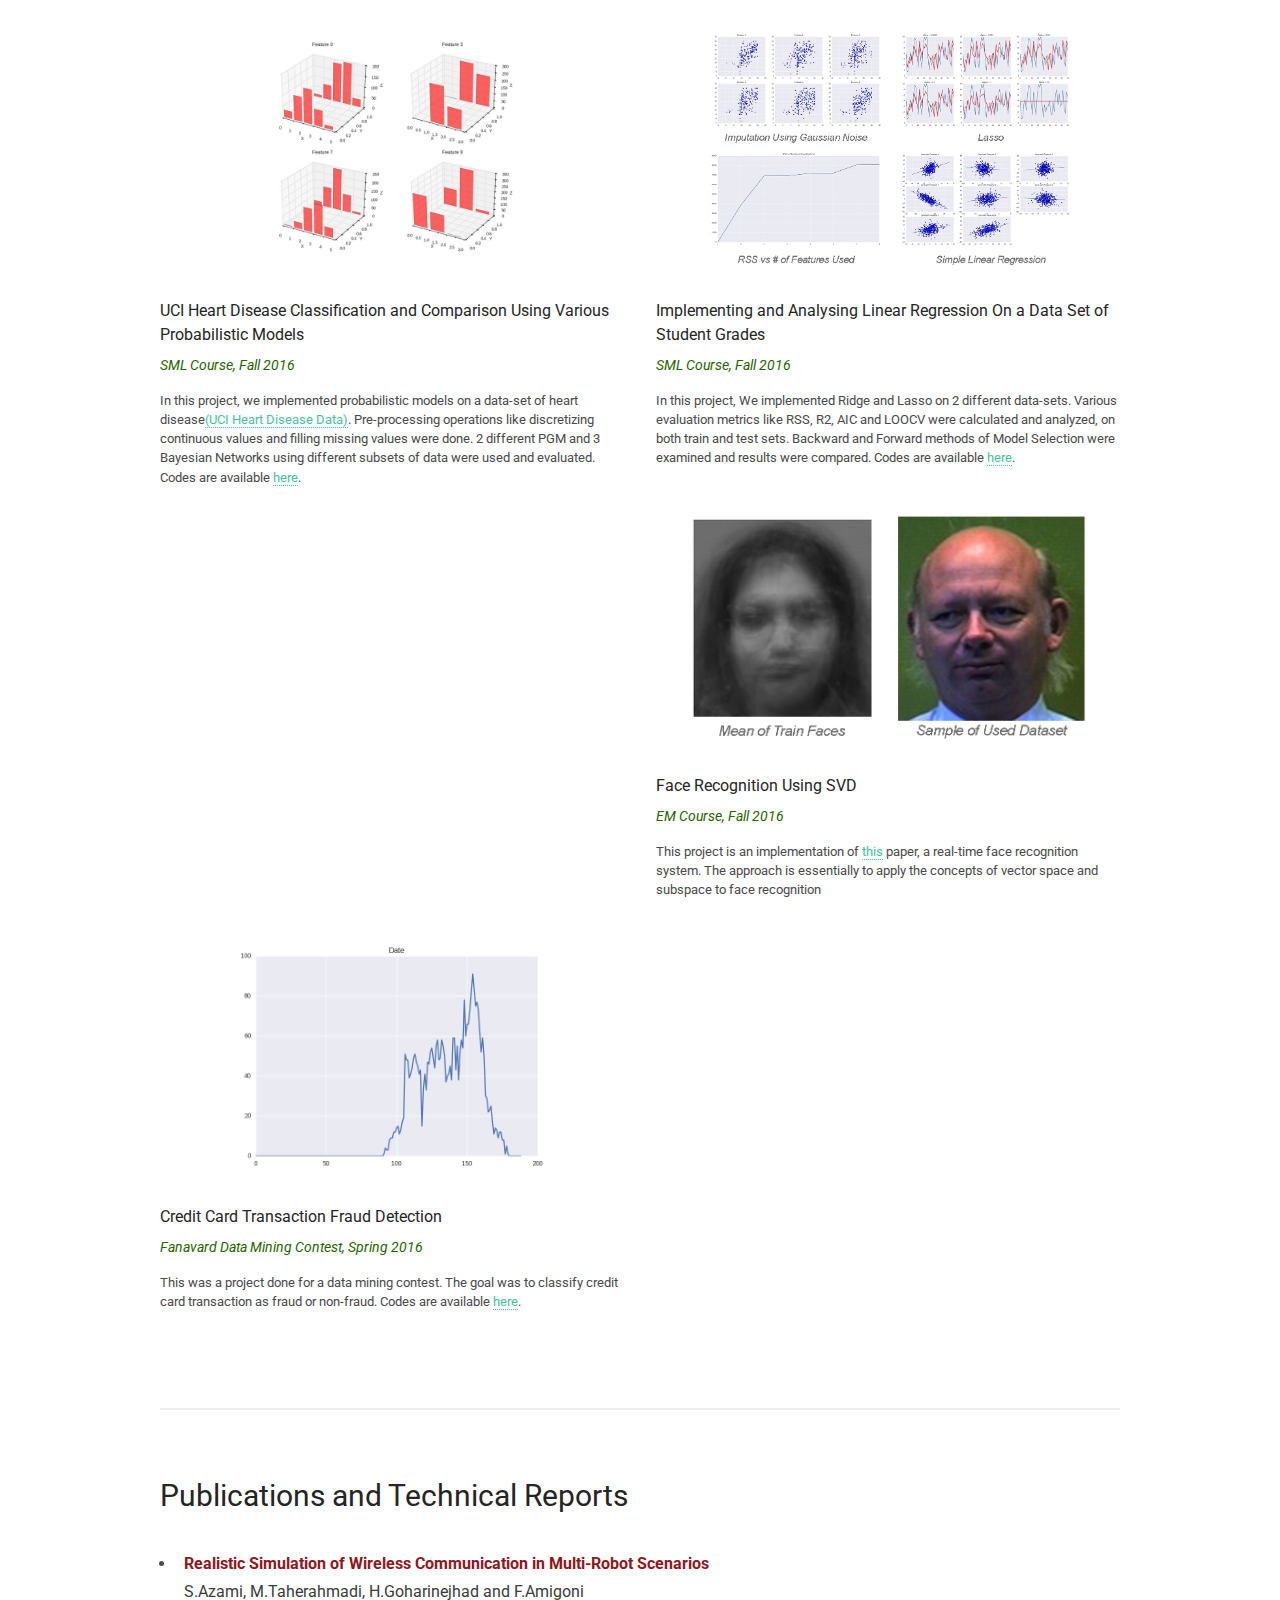
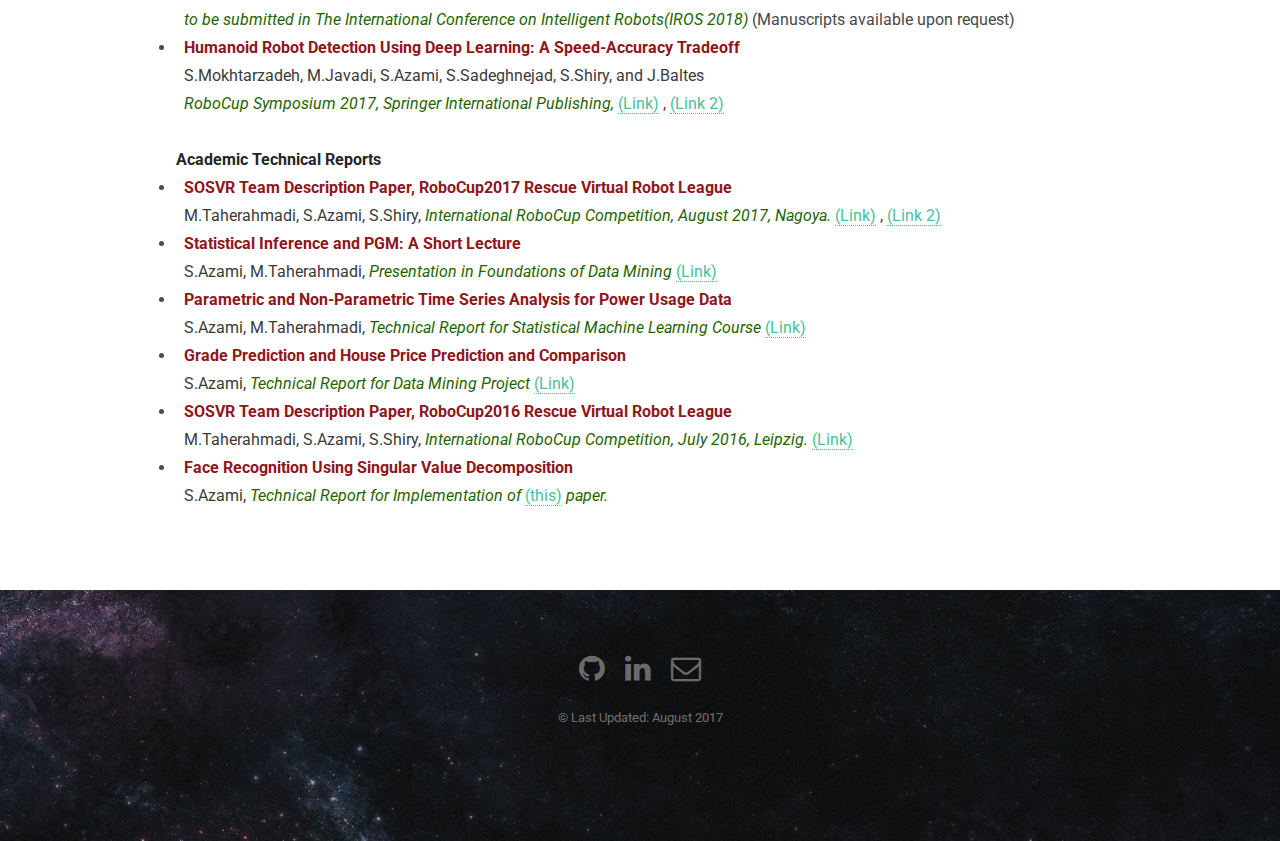
==== commit 5209601d: "Update index.html" ====
--- a/index.html
+++ b/index.html
@@ -166,7 +166,7 @@
                     on RoboCup Symposium 2017 and are available <a
                             href="https://pdfwww.gakkai-web.net/gakkai/inter/robocup2017symposium/contents/html/papers/pdf/RoboCup_Symposium_2017_paper_41.pdf">here</a>.
                     Code and instructions
-                    are available in <a href="https://github.com/AUTManLab/HumanoidBodyDetection">Github</a>.
+                    are available <a href="https://github.com/AUTManLab/HumanoidBodyDetection">here</a>.
                     <br><br><br><br>
                 </p>
             </article>
@@ -199,8 +199,8 @@
                     Results are available in <a
                             href="./reports/Parametric and Non-Parametric Time Series Analysis for Power Usage Data.pdf">this</a>
                     report.
-                    Codes are available on <a
-                            href="https://github.com/SajadAzami/Machine-Learning-Training/tree/master/Statistical%20Machine%20Learning/Time%20Series%20Analysis">Github</a>.
+                    Codes are available <a
+                            href="https://github.com/SajadAzami/Machine-Learning-Training/tree/master/Statistical%20Machine%20Learning/Time%20Series%20Analysis">here</a>.
                 </p>
             </article>
 
@@ -215,8 +215,8 @@
                     Pre-processing operations like discretizing continuous values and
                     filling missing values were done. 2 different PGM and 3 Bayesian Networks
                     using different subsets of data were used and evaluated.
-                    Codes are available on <a
-                            href="https://github.com/SajadAzami/Machine-Learning-Training/tree/master/Statistical%20Machine%20Learning/Naive%20Bayes%20and%20PGM">Github</a>.
+                    Codes are available <a
+                            href="https://github.com/SajadAzami/Machine-Learning-Training/tree/master/Statistical%20Machine%20Learning/Naive%20Bayes%20and%20PGM">here</a>.
                 </p>
             </article>
 
@@ -226,10 +226,8 @@
                 <i><h5><span style="color: #1f6400; ">SML Course, Fall 2016</span></h5></i>
                 <p> In this project, We implemented Ridge and Lasso on 2 different data-sets. Various evaluation
                     metrics like RSS, R2, AIC and LOOCV were calculated and analyzed, on both train and test sets.
-                    Backward and Forward methods of Model Selection were examined and results were compared. were
-                    examined and results were compared.
-                    Codes are available on <a
-                            href="https://github.com/SajadAzami/Machine_Learning-Training/tree/master/Statistical%20Machine%20Learning/Final%20Project/Project%201">Github</a>.
+                    Backward and Forward methods of Model Selection were examined and results were compared. Codes are available <a
+                            href="https://github.com/SajadAzami/Machine_Learning-Training/tree/master/Statistical%20Machine%20Learning/Final%20Project/Project%201">here</a>.
                 </p>
             </article>
 
@@ -257,8 +255,8 @@
                 </h5></i>
                 <p>This was a project done for a data mining contest. The goal was to
                     classify credit card transaction as fraud or non-fraud.
-                    Codes are available on <a
-                            href="https://github.com/SajadAzami/DataMining-Training/tree/master/Fanavard/Question%203">Github</a>.
+                    Codes are available <a
+                            href="https://github.com/SajadAzami/DataMining-Training/tree/master/Fanavard/Question%203">here</a>.
                 </p>
             </article>
 
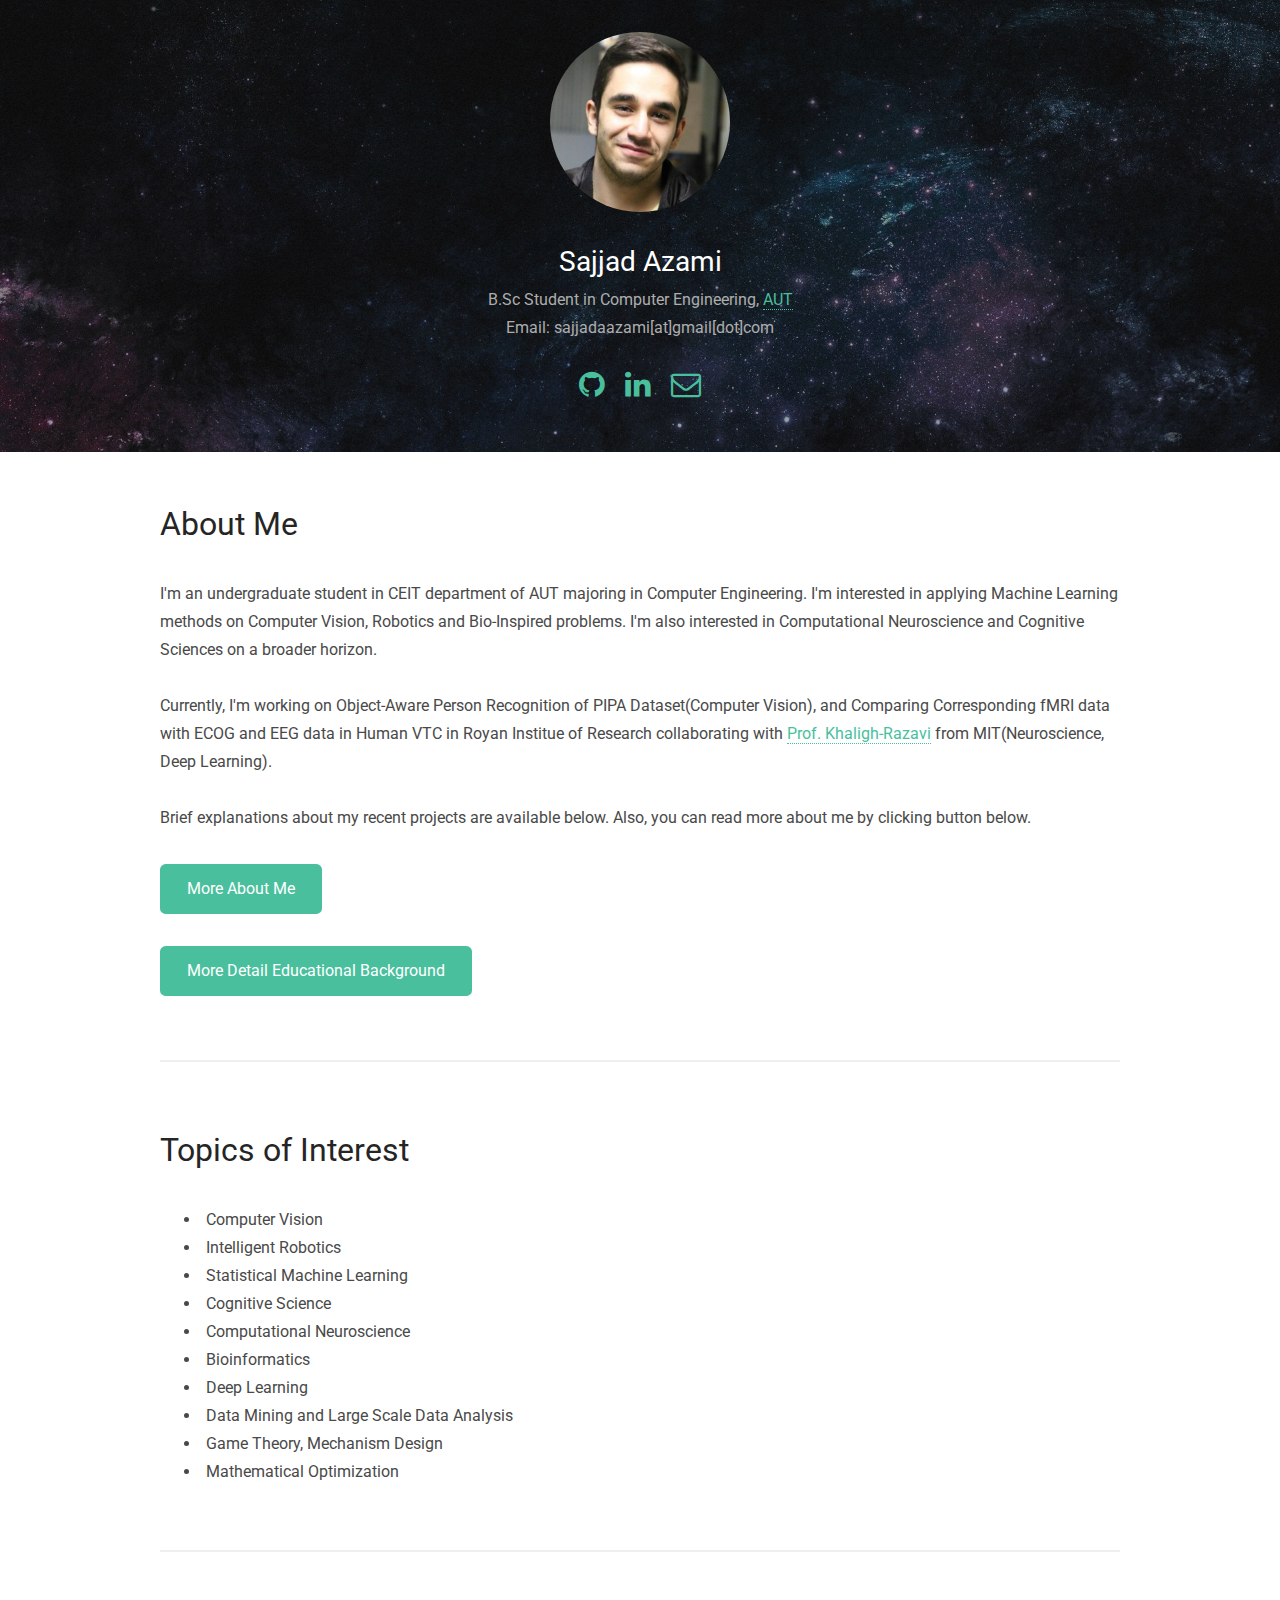
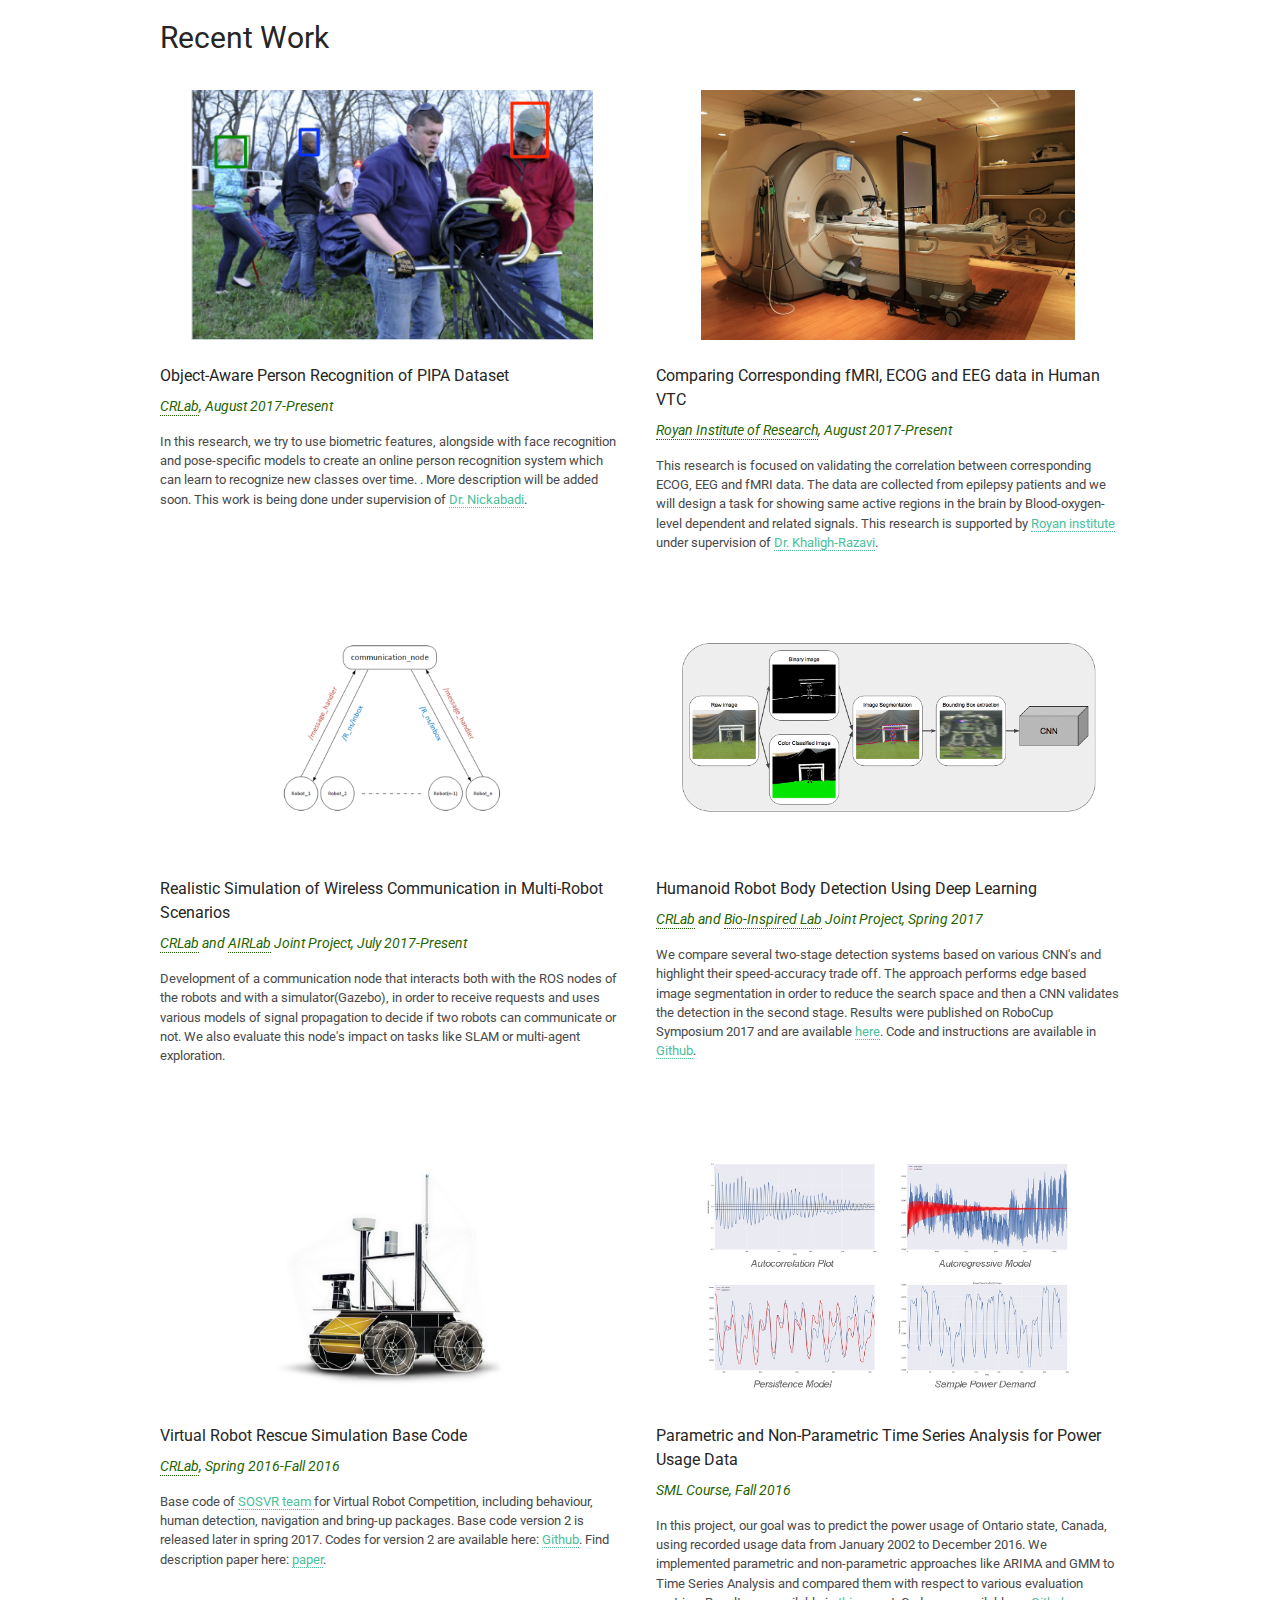
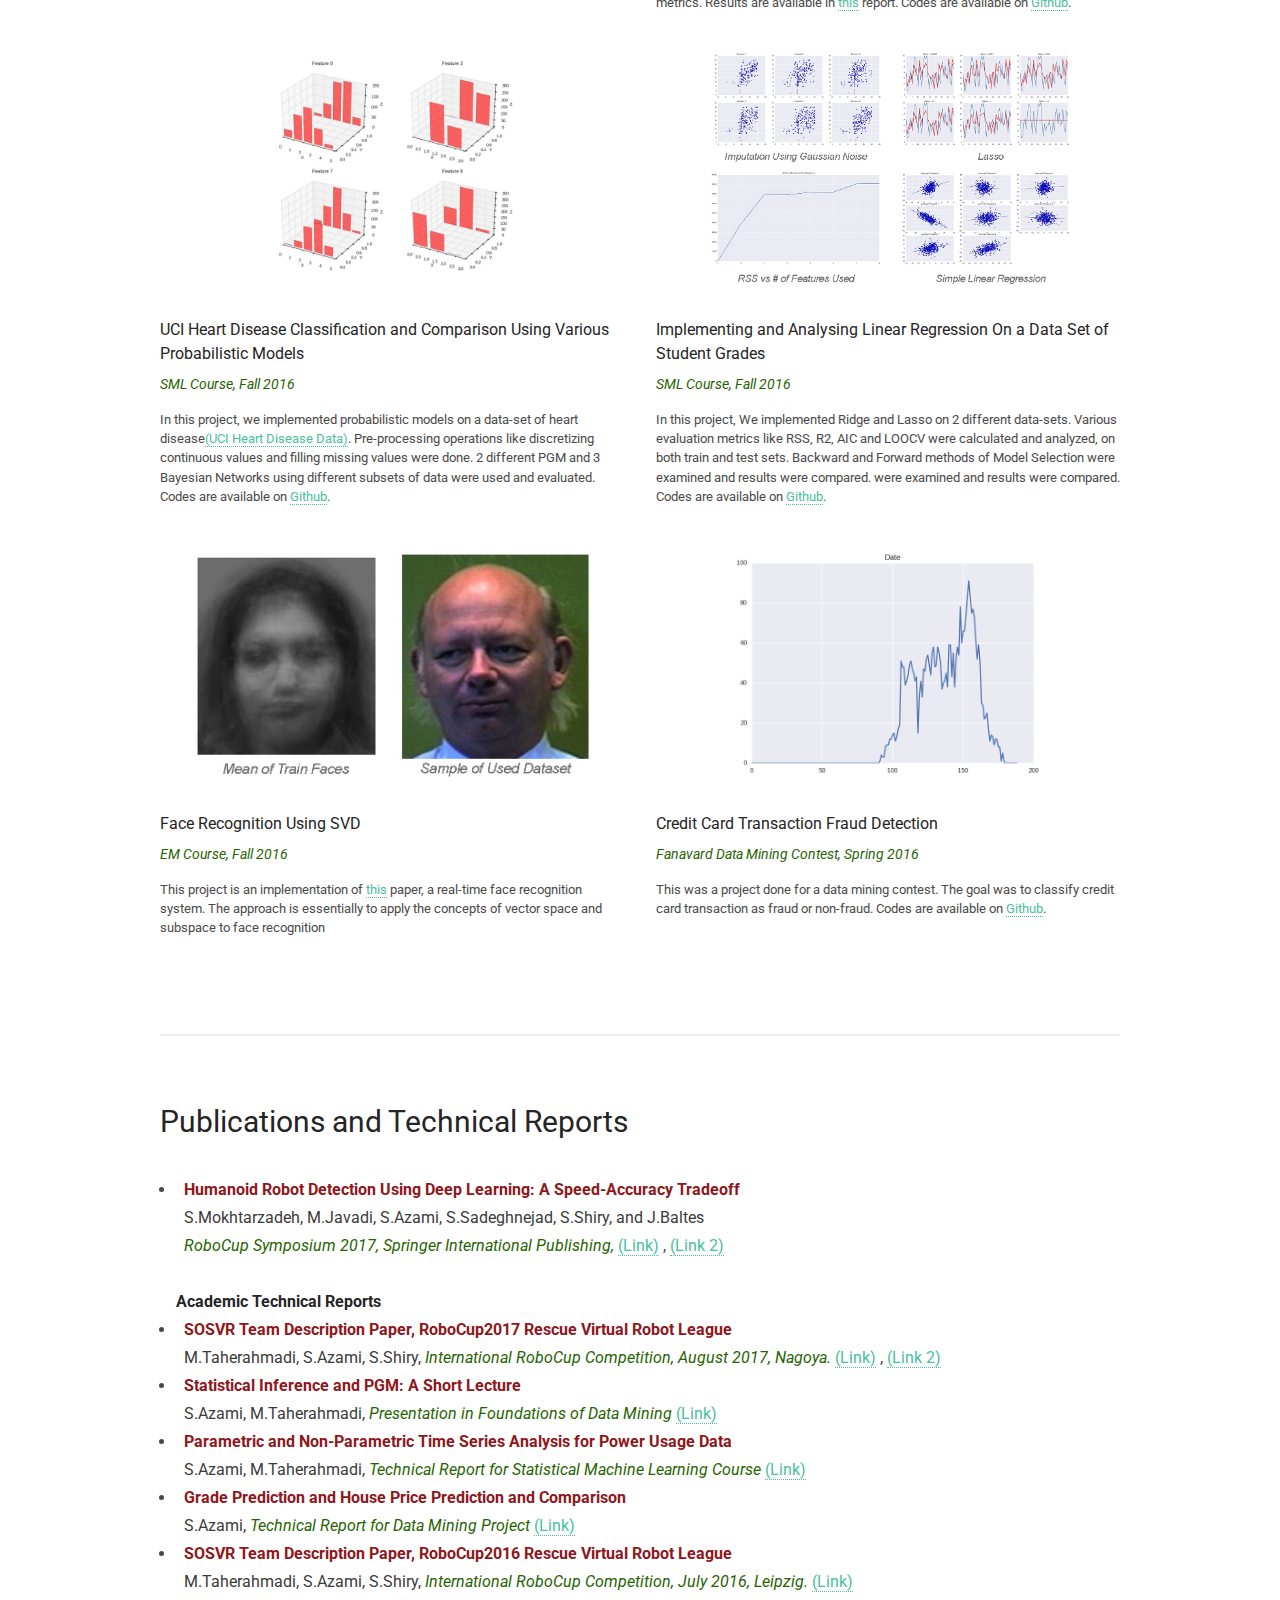
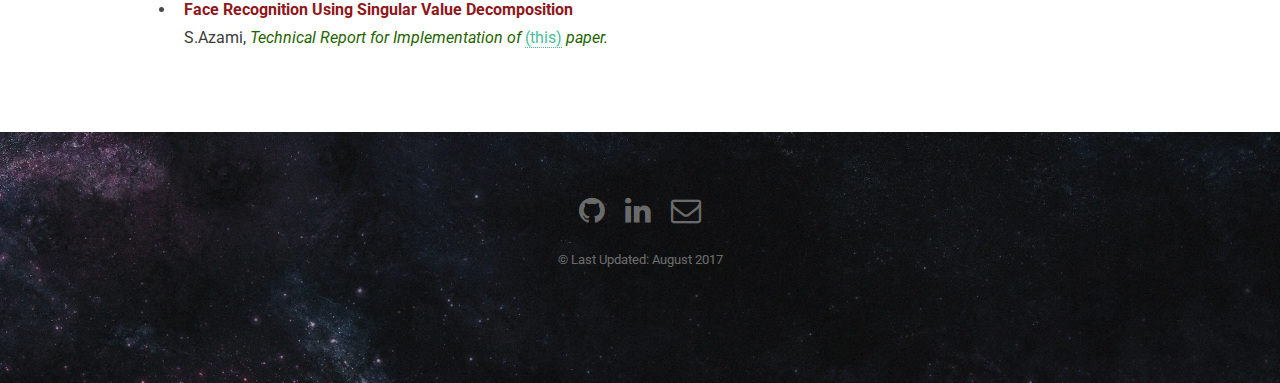
==== commit 5047b1c3: "updates" ====
--- a/index.html
+++ b/index.html
@@ -84,7 +84,7 @@
             <li><a href="./bio.html" class="button special">More About Me</a></li>
         </ul>
         <ul class="actions">
-            <li><a href="./educationalbackground.html" class="button special">Educational Background</a></li>
+            <li><a href="./educationalbackground.html" class="button special">More Detail Educational Background</a></li>
         </ul>
 
 
@@ -166,7 +166,7 @@
                     on RoboCup Symposium 2017 and are available <a
                             href="https://pdfwww.gakkai-web.net/gakkai/inter/robocup2017symposium/contents/html/papers/pdf/RoboCup_Symposium_2017_paper_41.pdf">here</a>.
                     Code and instructions
-                    are available <a href="https://github.com/AUTManLab/HumanoidBodyDetection">here</a>.
+                    are available in <a href="https://github.com/AUTManLab/HumanoidBodyDetection">Github</a>.
                     <br><br><br><br>
                 </p>
             </article>
@@ -199,8 +199,8 @@
                     Results are available in <a
                             href="./reports/Parametric and Non-Parametric Time Series Analysis for Power Usage Data.pdf">this</a>
                     report.
-                    Codes are available <a
-                            href="https://github.com/SajadAzami/Machine-Learning-Training/tree/master/Statistical%20Machine%20Learning/Time%20Series%20Analysis">here</a>.
+                    Codes are available on <a
+                            href="https://github.com/SajadAzami/Machine-Learning-Training/tree/master/Statistical%20Machine%20Learning/Time%20Series%20Analysis">Github</a>.
                 </p>
             </article>
 
@@ -215,8 +215,8 @@
                     Pre-processing operations like discretizing continuous values and
                     filling missing values were done. 2 different PGM and 3 Bayesian Networks
                     using different subsets of data were used and evaluated.
-                    Codes are available <a
-                            href="https://github.com/SajadAzami/Machine-Learning-Training/tree/master/Statistical%20Machine%20Learning/Naive%20Bayes%20and%20PGM">here</a>.
+                    Codes are available on <a
+                            href="https://github.com/SajadAzami/Machine-Learning-Training/tree/master/Statistical%20Machine%20Learning/Naive%20Bayes%20and%20PGM">Github</a>.
                 </p>
             </article>
 
@@ -226,8 +226,10 @@
                 <i><h5><span style="color: #1f6400; ">SML Course, Fall 2016</span></h5></i>
                 <p> In this project, We implemented Ridge and Lasso on 2 different data-sets. Various evaluation
                     metrics like RSS, R2, AIC and LOOCV were calculated and analyzed, on both train and test sets.
-                    Backward and Forward methods of Model Selection were examined and results were compared. Codes are available <a
-                            href="https://github.com/SajadAzami/Machine_Learning-Training/tree/master/Statistical%20Machine%20Learning/Final%20Project/Project%201">here</a>.
+                    Backward and Forward methods of Model Selection were examined and results were compared. were
+                    examined and results were compared.
+                    Codes are available on <a
+                            href="https://github.com/SajadAzami/Machine_Learning-Training/tree/master/Statistical%20Machine%20Learning/Final%20Project/Project%201">Github</a>.
                 </p>
             </article>
 
@@ -255,8 +257,8 @@
                 </h5></i>
                 <p>This was a project done for a data mining contest. The goal was to
                     classify credit card transaction as fraud or non-fraud.
-                    Codes are available <a
-                            href="https://github.com/SajadAzami/DataMining-Training/tree/master/Fanavard/Question%203">here</a>.
+                    Codes are available on <a
+                            href="https://github.com/SajadAzami/DataMining-Training/tree/master/Fanavard/Question%203">Github</a>.
                 </p>
             </article>
 
@@ -268,12 +270,6 @@
         <h2><span style="color: #252525; ">Publications and Technical Reports</span></h2>
         <p>
         <ul>
-            <li class="pubs">
-                <span style="color: #8f161a ; font-weight:bold">Realistic Simulation of Wireless Communication in Multi-Robot Scenarios<br></span>
-                <span style="color: #3b3b3b; ">S.Azami, M.Taherahmadi, H.Goharinejhad and F.Amigoni<br></span>
-                <span style="color: #1f6400; "><i>to be submitted in The International Conference on Intelligent Robots(IROS 2018)</i></span>
-                (Manuscripts available upon request)
-            </li>
 
             <li class="pubs">
                 <span style="color: #8f161a ; font-weight:bold">Humanoid Robot Detection Using Deep Learning: A Speed-Accuracy Tradeoff<br></span>
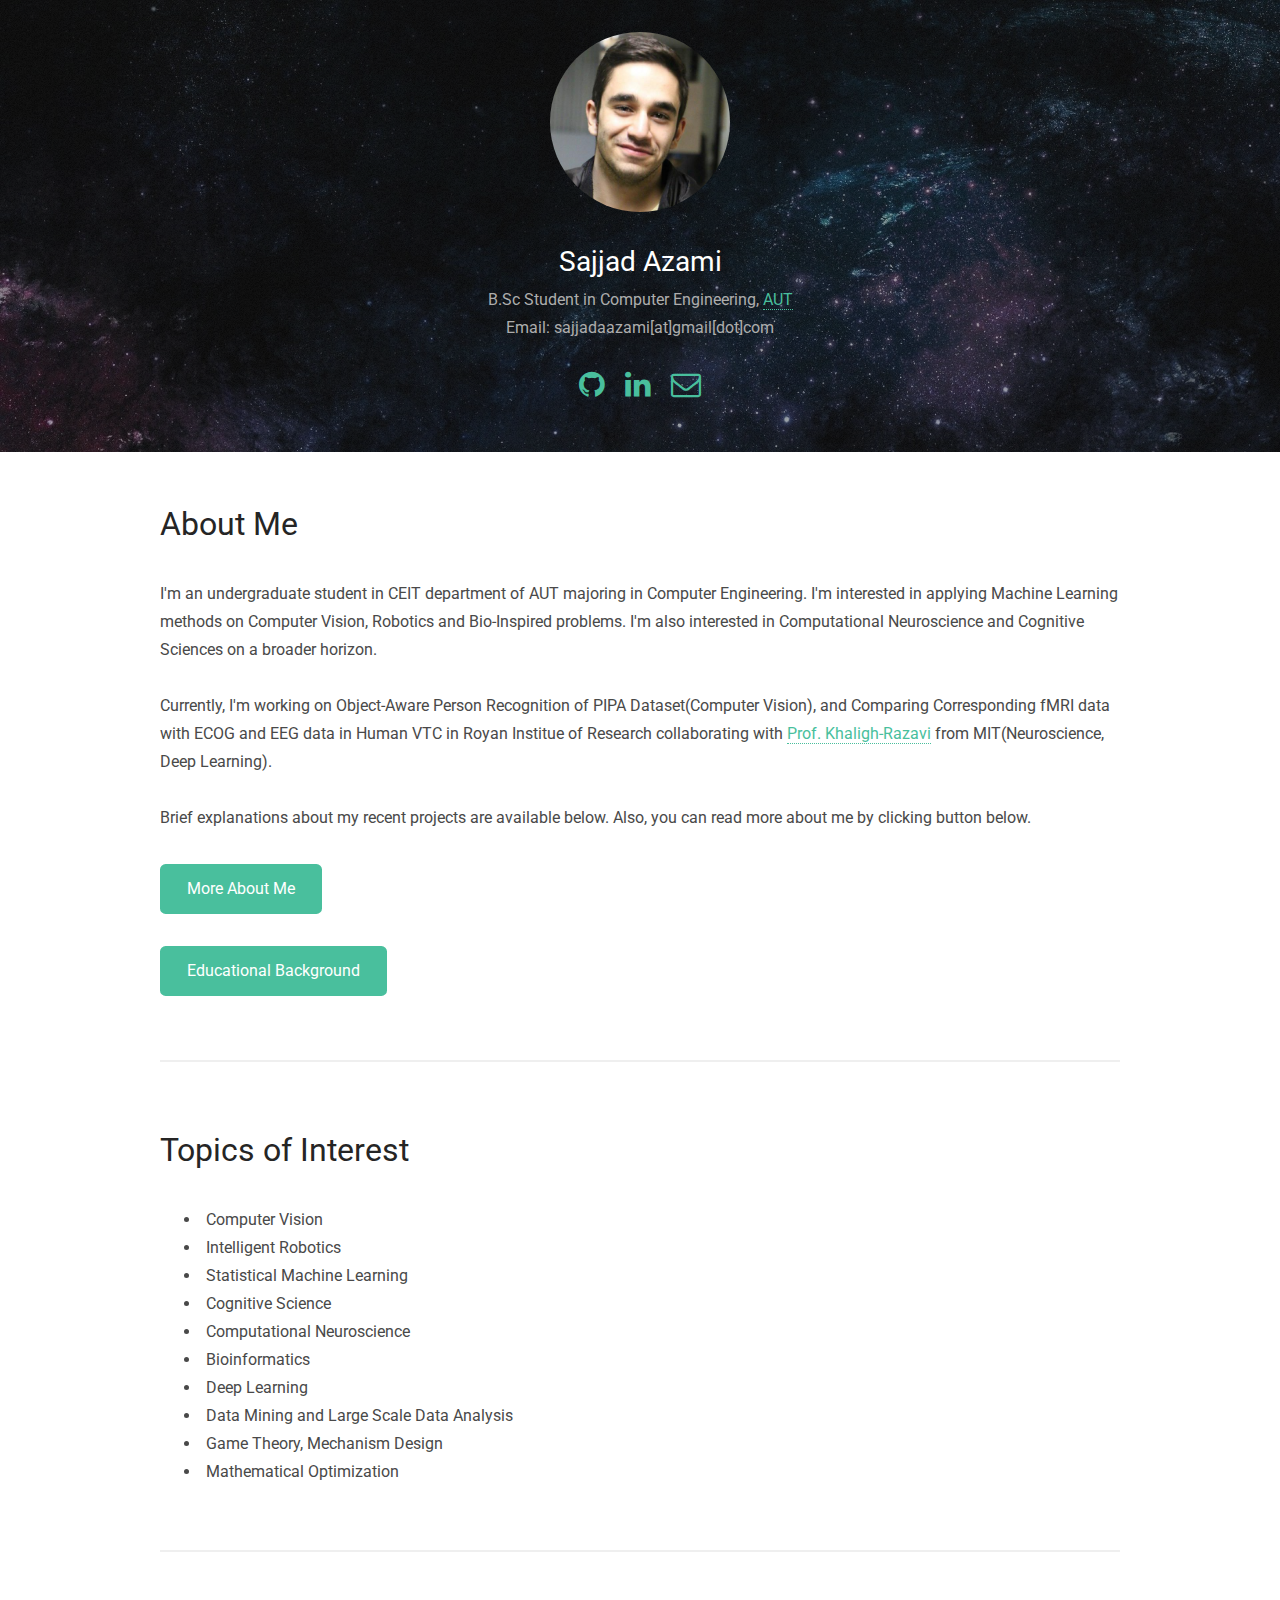
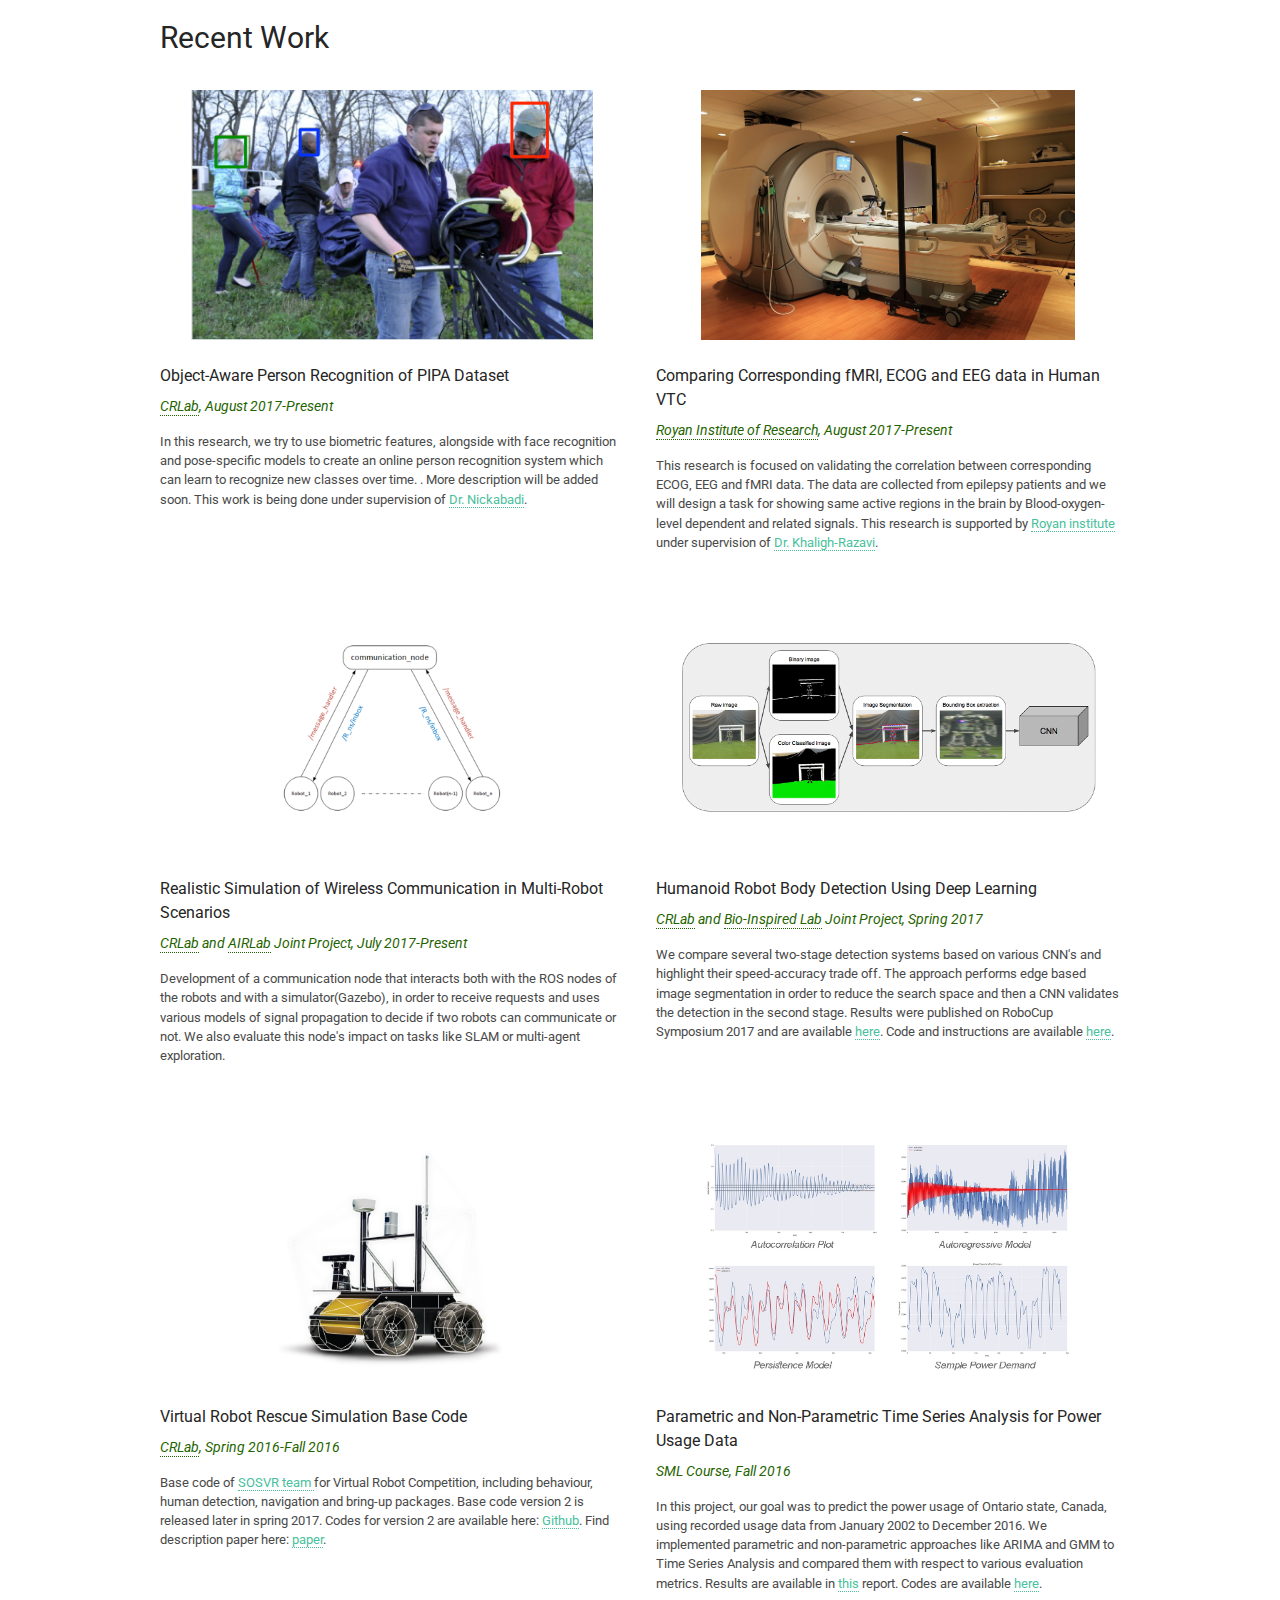
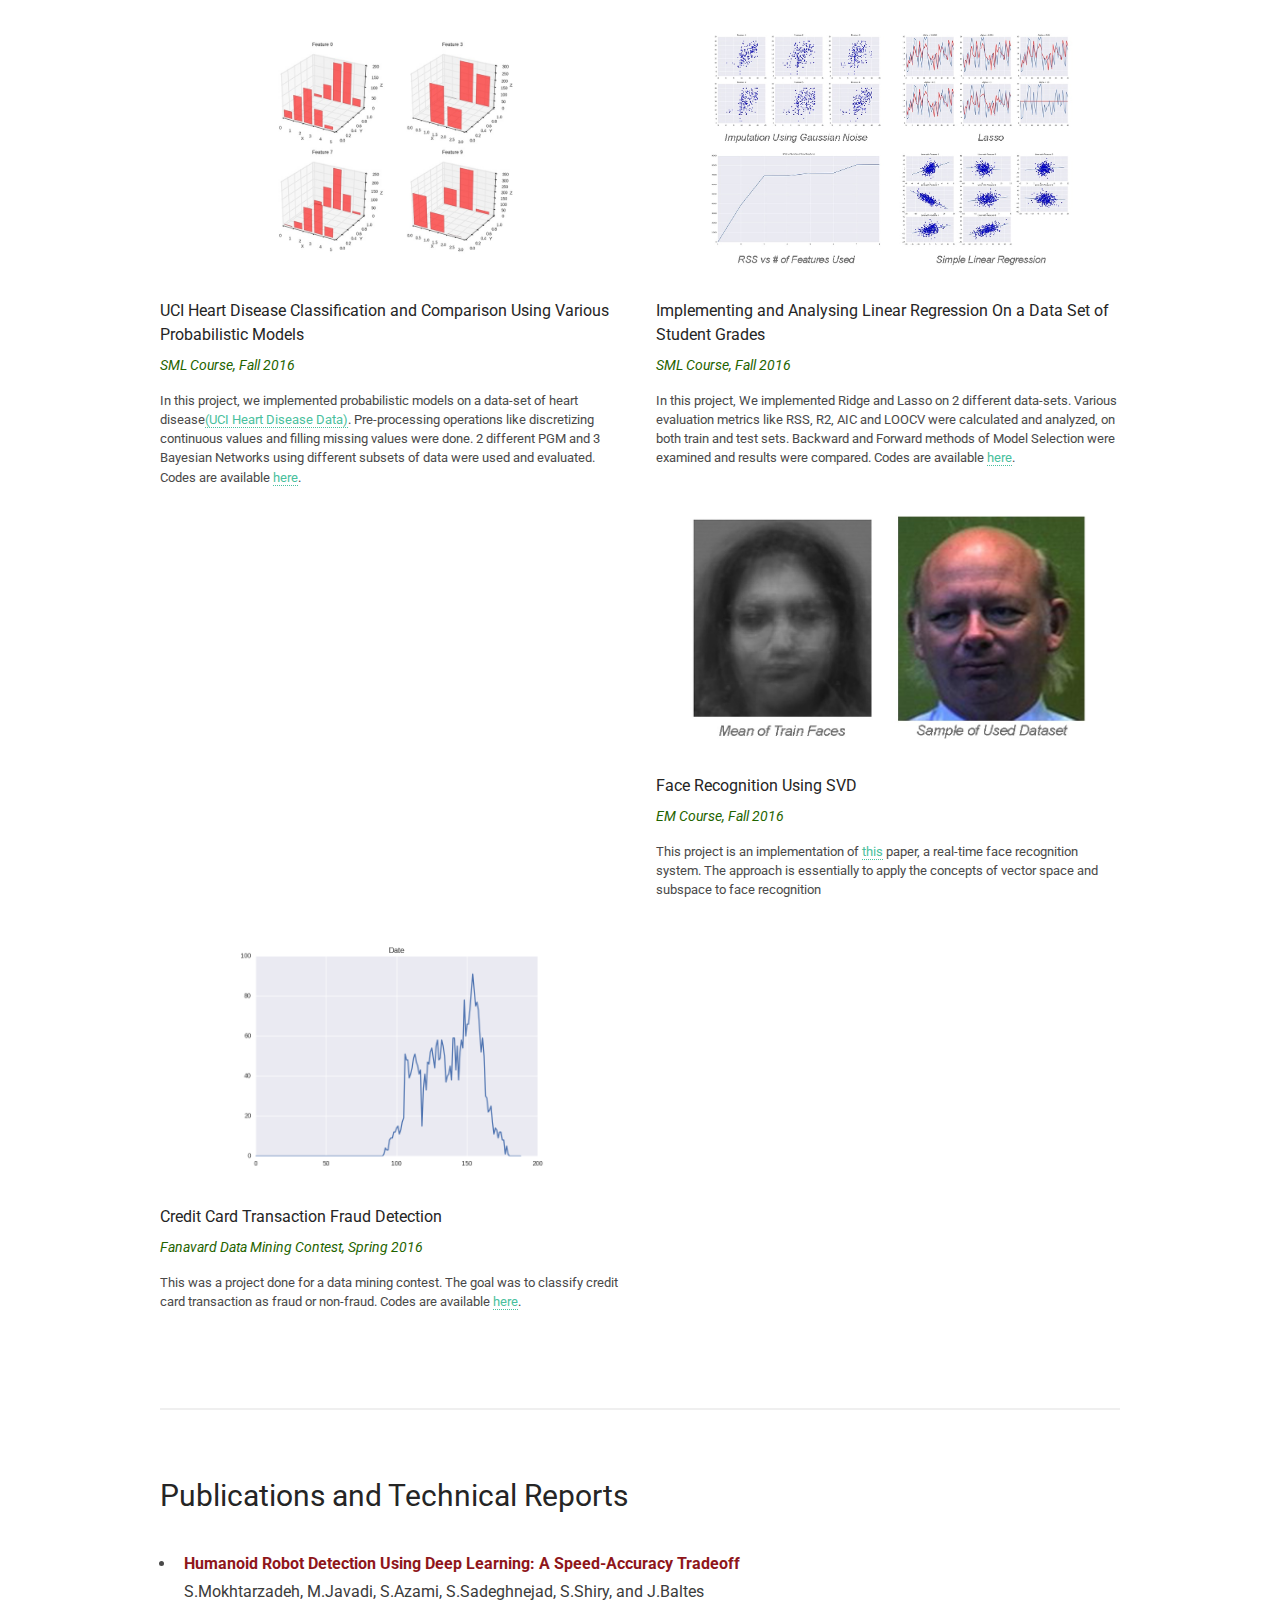
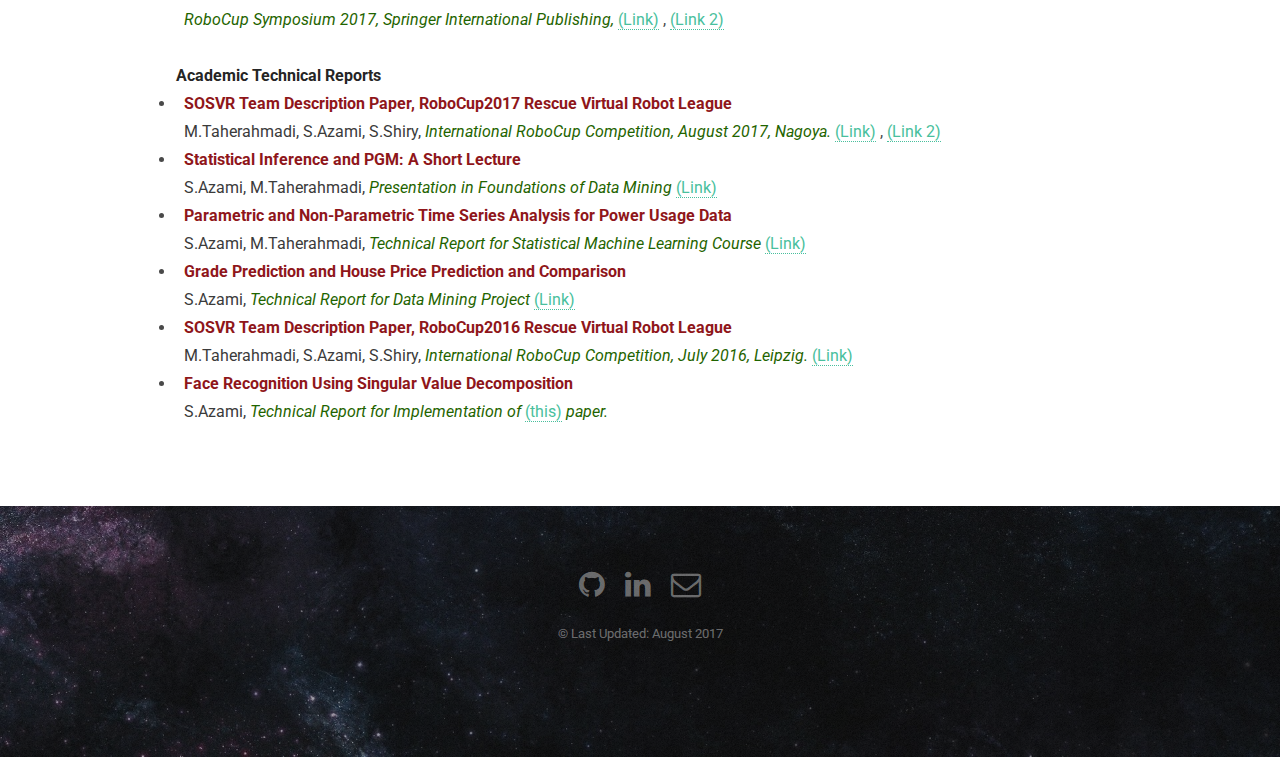
==== commit 37fd3fdd: "Merge remote-tracking branch 'origin/master'" ====
--- a/index.html
+++ b/index.html
@@ -84,7 +84,7 @@
             <li><a href="./bio.html" class="button special">More About Me</a></li>
         </ul>
         <ul class="actions">
-            <li><a href="./educationalbackground.html" class="button special">More Detail Educational Background</a></li>
+            <li><a href="./educationalbackground.html" class="button special">Educational Background</a></li>
         </ul>
 
 
@@ -166,7 +166,7 @@
                     on RoboCup Symposium 2017 and are available <a
                             href="https://pdfwww.gakkai-web.net/gakkai/inter/robocup2017symposium/contents/html/papers/pdf/RoboCup_Symposium_2017_paper_41.pdf">here</a>.
                     Code and instructions
-                    are available in <a href="https://github.com/AUTManLab/HumanoidBodyDetection">Github</a>.
+                    are available <a href="https://github.com/AUTManLab/HumanoidBodyDetection">here</a>.
                     <br><br><br><br>
                 </p>
             </article>
@@ -199,8 +199,8 @@
                     Results are available in <a
                             href="./reports/Parametric and Non-Parametric Time Series Analysis for Power Usage Data.pdf">this</a>
                     report.
-                    Codes are available on <a
-                            href="https://github.com/SajadAzami/Machine-Learning-Training/tree/master/Statistical%20Machine%20Learning/Time%20Series%20Analysis">Github</a>.
+                    Codes are available <a
+                            href="https://github.com/SajadAzami/Machine-Learning-Training/tree/master/Statistical%20Machine%20Learning/Time%20Series%20Analysis">here</a>.
                 </p>
             </article>
 
@@ -215,8 +215,8 @@
                     Pre-processing operations like discretizing continuous values and
                     filling missing values were done. 2 different PGM and 3 Bayesian Networks
                     using different subsets of data were used and evaluated.
-                    Codes are available on <a
-                            href="https://github.com/SajadAzami/Machine-Learning-Training/tree/master/Statistical%20Machine%20Learning/Naive%20Bayes%20and%20PGM">Github</a>.
+                    Codes are available <a
+                            href="https://github.com/SajadAzami/Machine-Learning-Training/tree/master/Statistical%20Machine%20Learning/Naive%20Bayes%20and%20PGM">here</a>.
                 </p>
             </article>
 
@@ -226,10 +226,8 @@
                 <i><h5><span style="color: #1f6400; ">SML Course, Fall 2016</span></h5></i>
                 <p> In this project, We implemented Ridge and Lasso on 2 different data-sets. Various evaluation
                     metrics like RSS, R2, AIC and LOOCV were calculated and analyzed, on both train and test sets.
-                    Backward and Forward methods of Model Selection were examined and results were compared. were
-                    examined and results were compared.
-                    Codes are available on <a
-                            href="https://github.com/SajadAzami/Machine_Learning-Training/tree/master/Statistical%20Machine%20Learning/Final%20Project/Project%201">Github</a>.
+                    Backward and Forward methods of Model Selection were examined and results were compared. Codes are available <a
+                            href="https://github.com/SajadAzami/Machine_Learning-Training/tree/master/Statistical%20Machine%20Learning/Final%20Project/Project%201">here</a>.
                 </p>
             </article>
 
@@ -257,8 +255,8 @@
                 </h5></i>
                 <p>This was a project done for a data mining contest. The goal was to
                     classify credit card transaction as fraud or non-fraud.
-                    Codes are available on <a
-                            href="https://github.com/SajadAzami/DataMining-Training/tree/master/Fanavard/Question%203">Github</a>.
+                    Codes are available <a
+                            href="https://github.com/SajadAzami/DataMining-Training/tree/master/Fanavard/Question%203">here</a>.
                 </p>
             </article>
 
